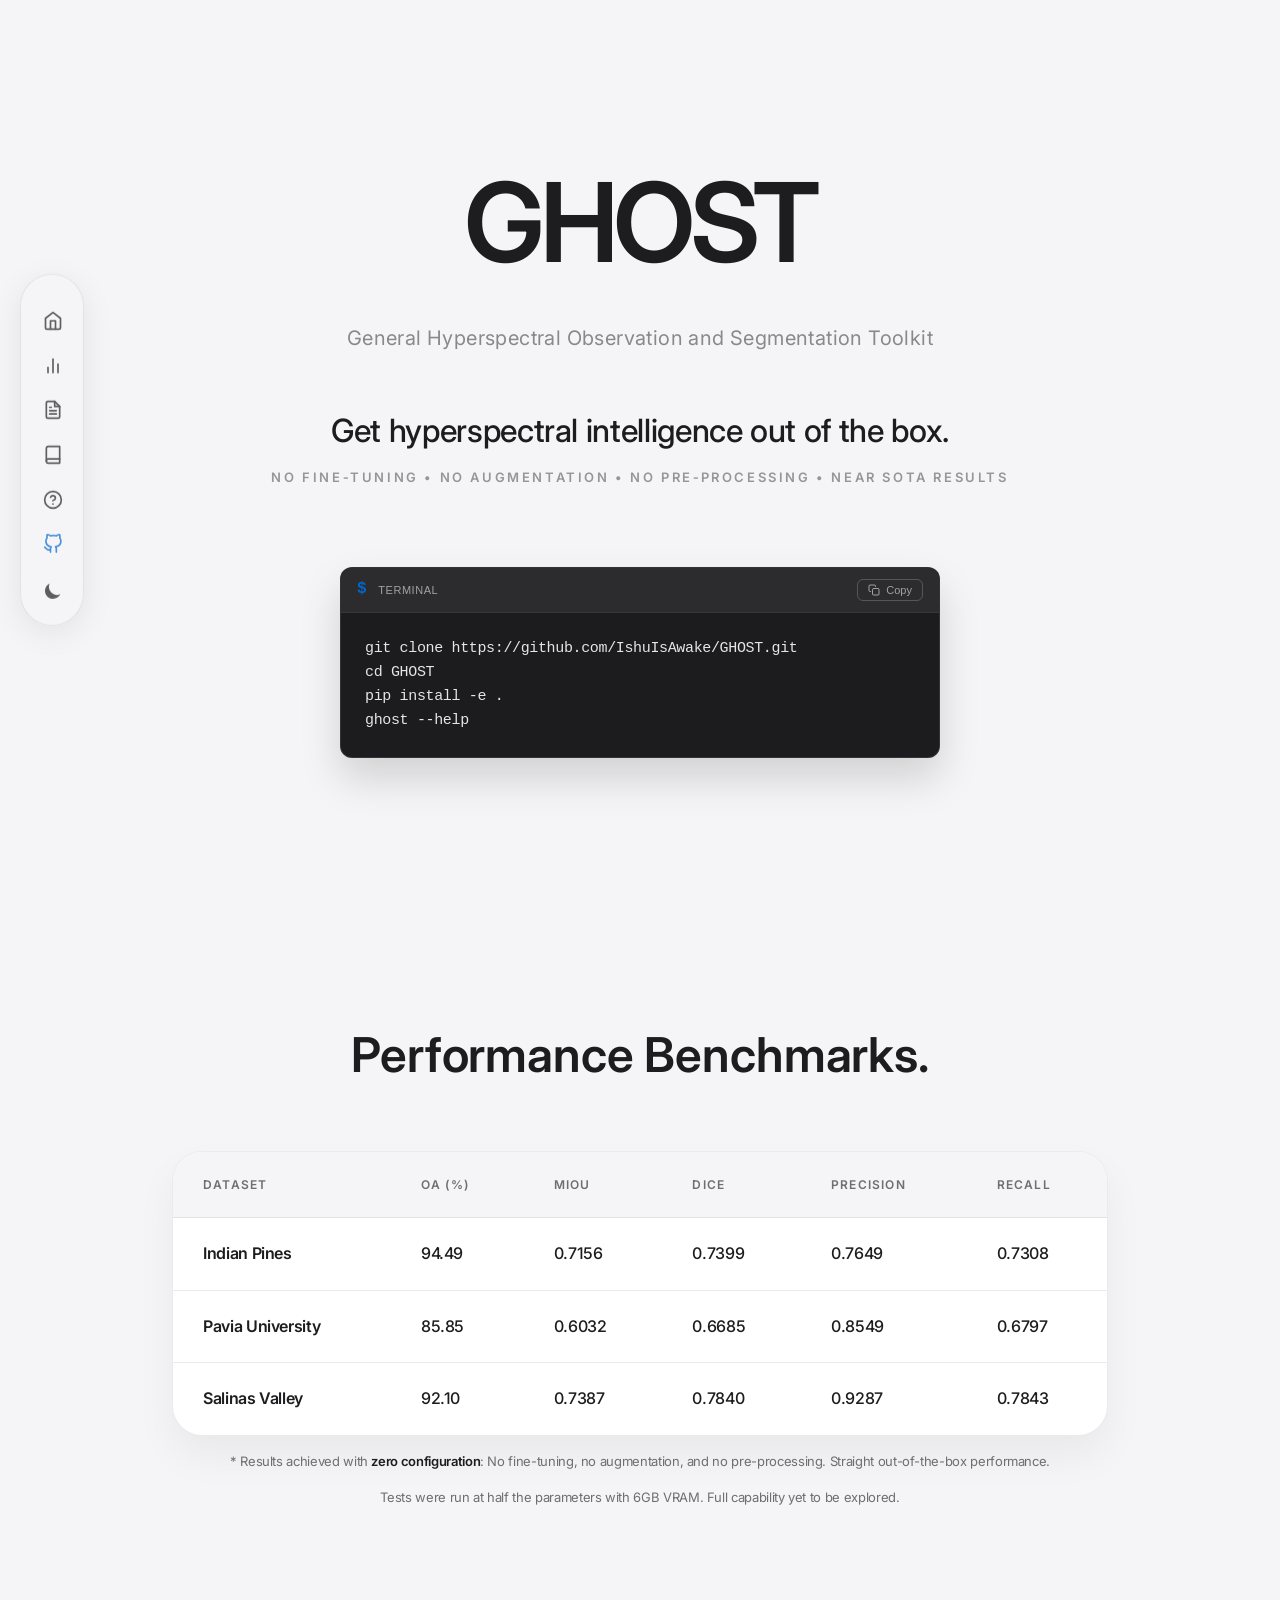
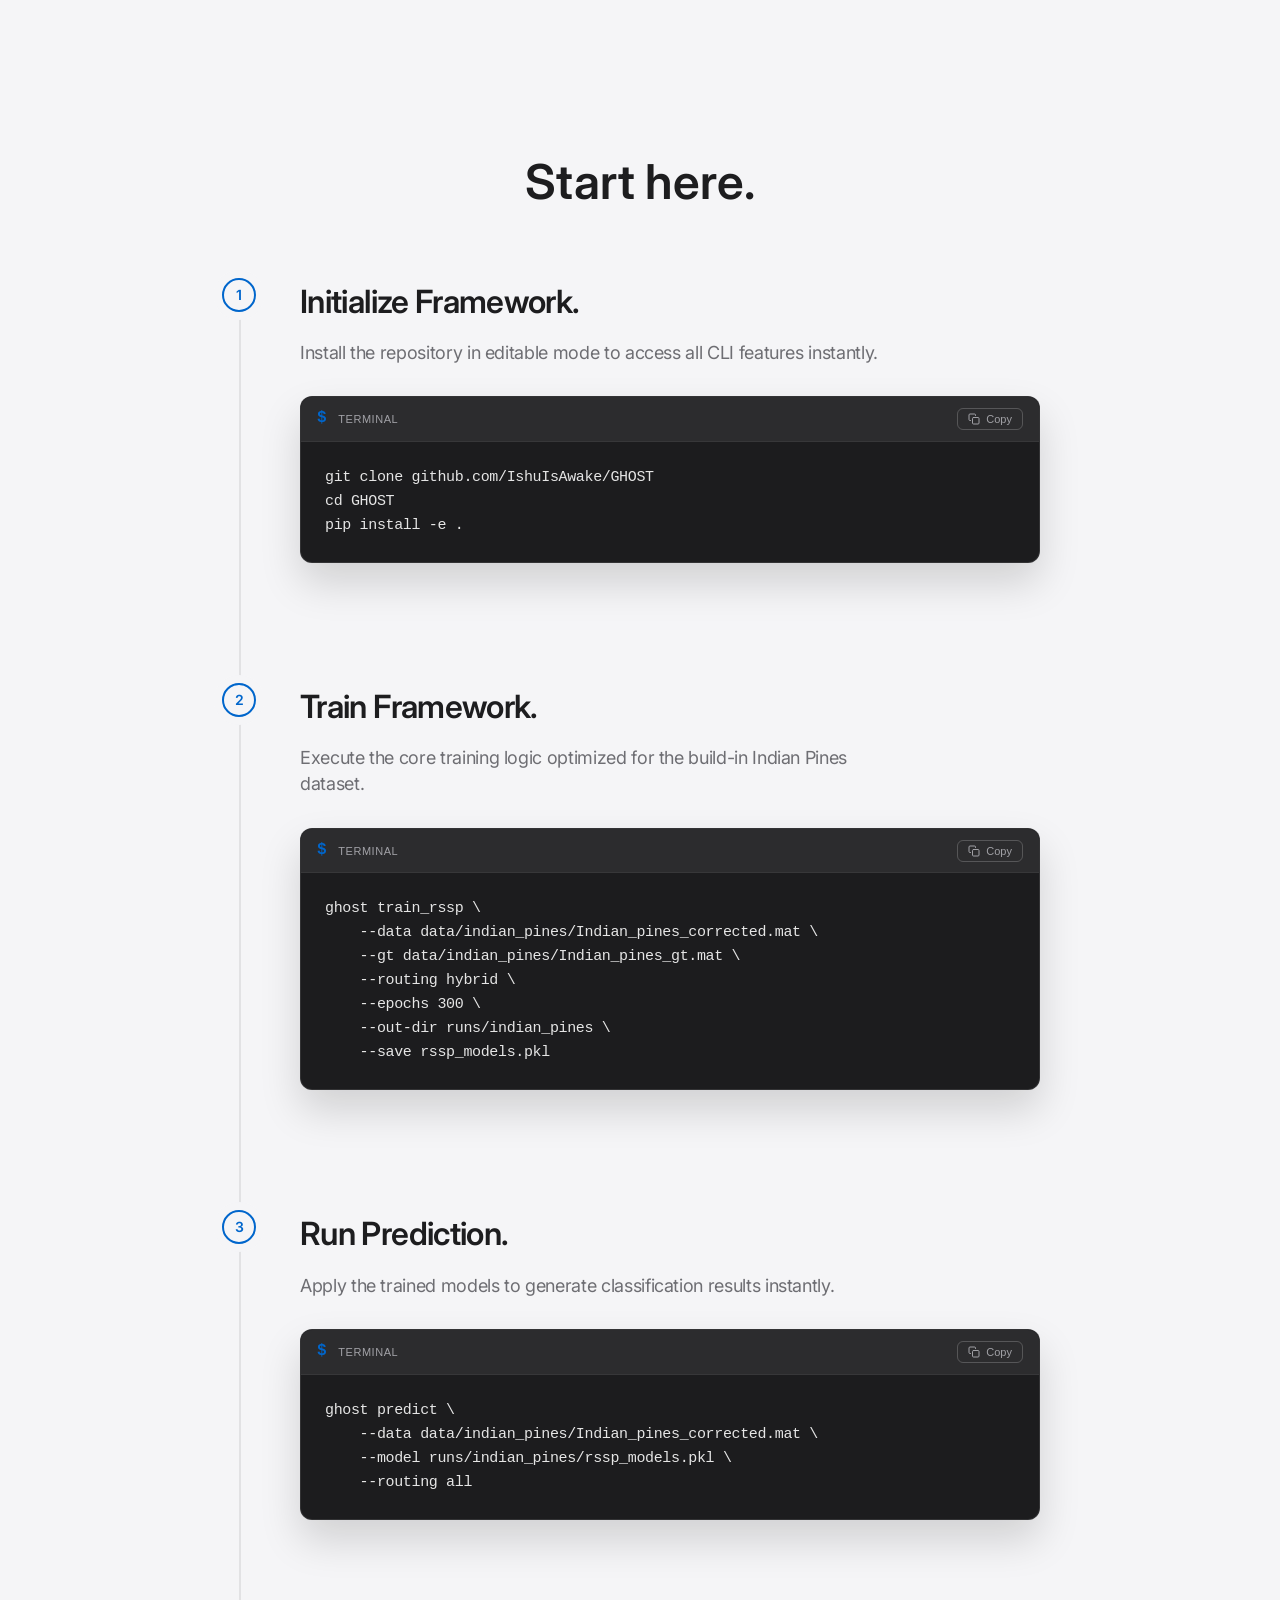
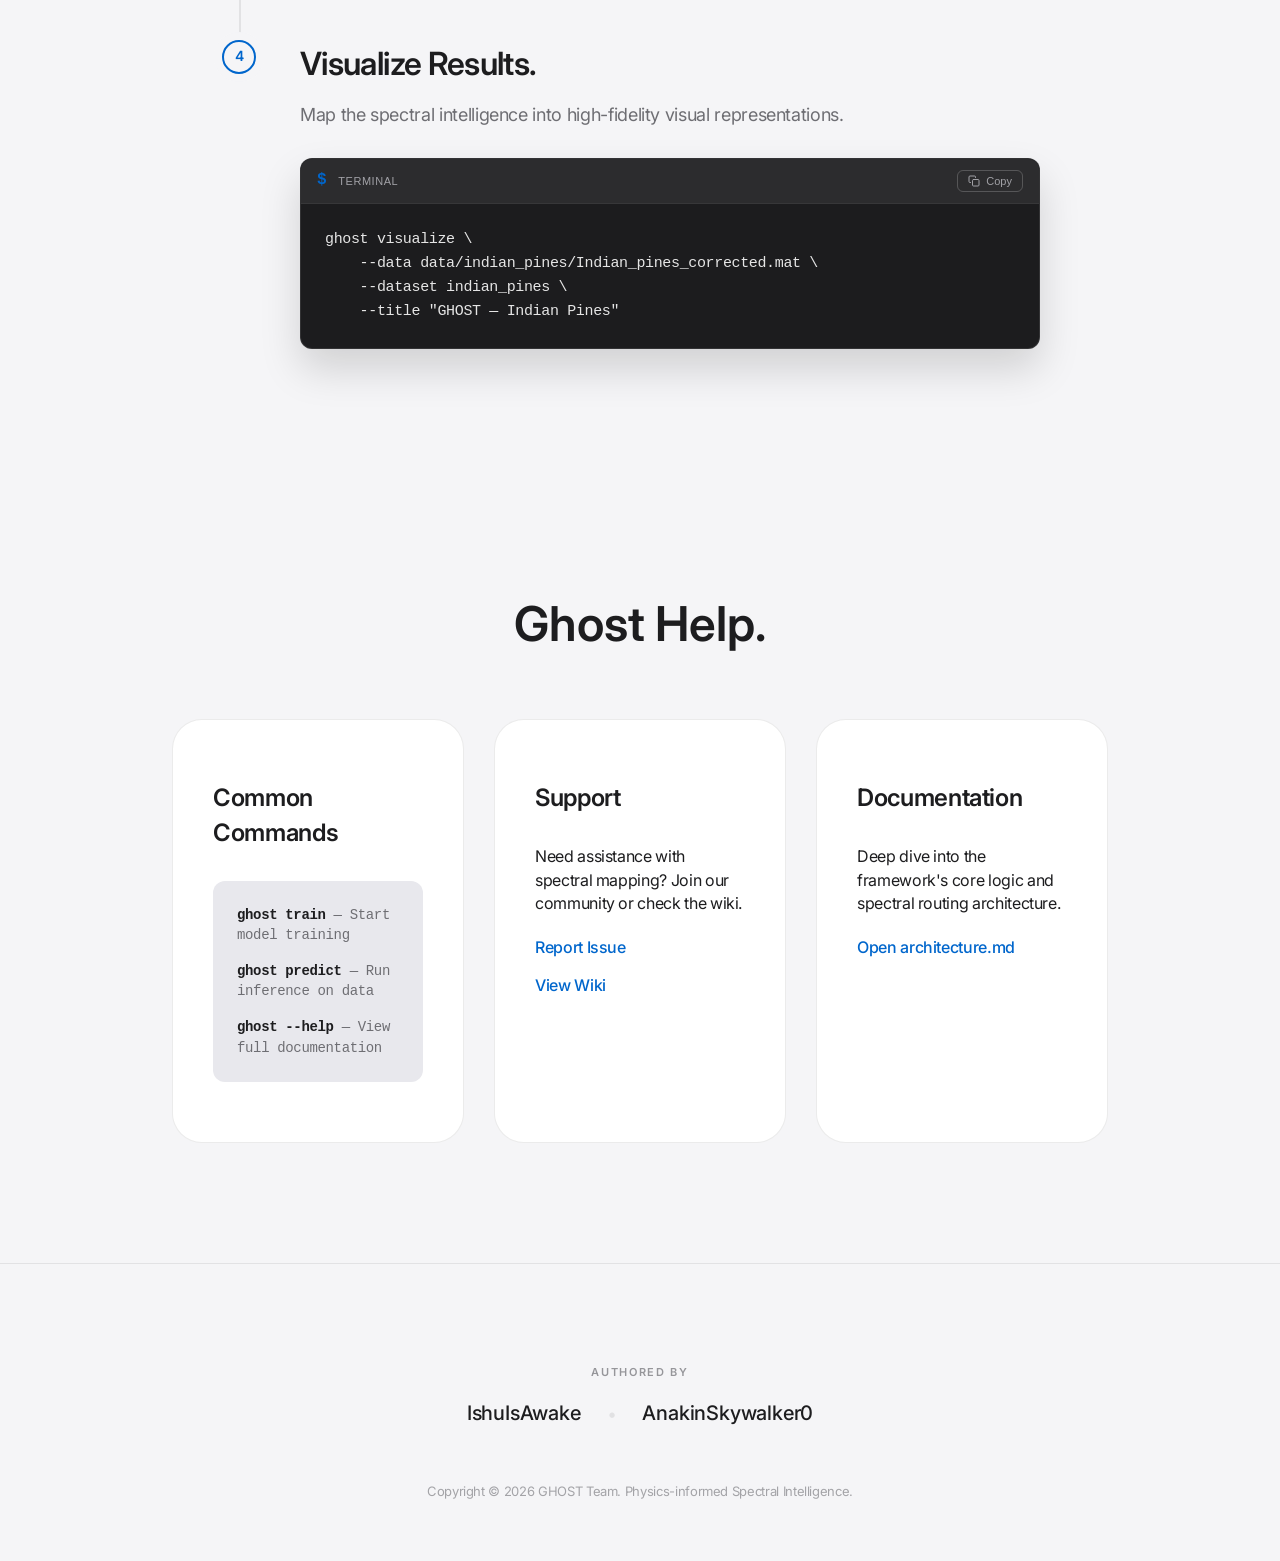
==== index.html @ 313d50c5 "Initial Commit" ====
<!DOCTYPE html>
<html lang="en">

<head>
    <meta charset="UTF-8">
    <meta name="viewport" content="width=device-width, initial-scale=1.0">
    <title>GHOST | General Hyperspectral Tool</title>
    <meta name="description" content="Automated hyperspectral image segmentation framework.">
    <link rel="stylesheet" href="style.css">
</head>

<body>

    <nav>
        <a href="#">
            <svg width="20" height="20" viewBox="0 0 24 24" fill="none" stroke="currentColor" stroke-width="2"
                stroke-linecap="round" stroke-linejoin="round">
                <path d="m3 9 9-7 9 7v11a2 2 0 0 1-2 2H5a2 2 0 0 1-2-2z"></path>
                <polyline points="9 22 9 12 15 12 15 22"></polyline>
            </svg>
            <span>Overview</span>
        </a>
        <a href="#benchmarks">
            <svg width="20" height="20" viewBox="0 0 24 24" fill="none" stroke="currentColor" stroke-width="2"
                stroke-linecap="round" stroke-linejoin="round">
                <line x1="18" y1="20" x2="18" y2="10"></line>
                <line x1="12" y1="20" x2="12" y2="4"></line>
                <line x1="6" y1="20" x2="6" y2="14"></line>
            </svg>
            <span>Benchmarks</span>
        </a>
        <a href="https://github.com/IshuIsAwake/GHOST/blob/main/architecture.md" target="_blank">
            <svg width="20" height="20" viewBox="0 0 24 24" fill="none" stroke="currentColor" stroke-width="2"
                stroke-linecap="round" stroke-linejoin="round">
                <path d="M14 2H6a2 2 0 0 0-2 2v16a2 2 0 0 0 2 2h12a2 2 0 0 0 2-2V8z"></path>
                <polyline points="14 2 14 8 20 8"></polyline>
                <line x1="16" y1="13" x2="8" y2="13"></line>
                <line x1="16" y1="17" x2="8" y2="17"></line>
                <polyline points="10 9 9 9 8 9"></polyline>
            </svg>
            <span>Documentation</span>
        </a>
        <a href="#tutorial">
            <svg width="20" height="20" viewBox="0 0 24 24" fill="none" stroke="currentColor" stroke-width="2"
                stroke-linecap="round" stroke-linejoin="round">
                <path d="M4 19.5A2.5 2.5 0 0 1 6.5 17H20"></path>
                <path d="M6.5 2H20v20H6.5A2.5 2.5 0 0 1 4 19.5v-15A2.5 2.5 0 0 1 6.5 2z"></path>
            </svg>
            <span>Tutorial</span>
        </a>
        <a href="#help">
            <svg width="20" height="20" viewBox="0 0 24 24" fill="none" stroke="currentColor" stroke-width="2"
                stroke-linecap="round" stroke-linejoin="round">
                <circle cx="12" cy="12" r="10"></circle>
                <path d="M9.09 9a3 3 0 0 1 5.83 1c0 2-3 3-3 3"></path>
                <line x1="12" y1="17" x2="12.01" y2="17"></line>
            </svg>
            <span>Help</span>
        </a>
        <a href="https://github.com/IshuIsAwake/GHOST" target="_blank" style="color: var(--accent-blue)">
            <svg width="20" height="20" viewBox="0 0 24 24" fill="none" stroke="currentColor" stroke-width="2"
                stroke-linecap="round" stroke-linejoin="round">
                <path
                    d="M9 19c-5 1.5-5-2.5-7-3m14 6v-3.87a3.37 3.37 0 0 0-.94-2.61c3.14-.35 6.44-1.54 6.44-7A5.44 5.44 0 0 0 20 4.77 5.07 5.07 0 0 0 19.91 1S18.73.65 16 2.48a13.38 13.38 0 0 0-7 0C6.27.65 5.09 1 5.09 1A5.07 5.07 0 0 0 5 4.77a5.44 5.44 0 0 0-1.5 3.78c0 5.42 3.3 6.61 6.44 7A3.37 3.37 0 0 0 9 18.13V22">
                </path>
            </svg>
            <span>GitHub</span>
        </a>
        <button id="theme-toggle" class="theme-toggle" aria-label="Toggle dark mode">
            <svg id="theme-toggle-dark-icon" viewBox="0 0 20 20" xmlns="http://www.w3.org/2000/svg">
                <path d="M17.293 13.293A8 8 0 016.707 2.707a8.001 8.001 0 1010.586 10.586z"></path>
            </svg>
            <svg id="theme-toggle-light-icon" class="hidden" viewBox="0 0 20 20" xmlns="http://www.w3.org/2000/svg"
                style="display:none;">
                <path
                    d="M10 2a1 1 0 011 1v1a1 1 0 11-2 0V3a1 1 0 011-1zm4 8a4 4 0 11-8 0 4 4 0 018 0zm-.464 4.95l.707.707a1 1 0 001.414-1.414l-.707-.707a1 1 0 00-1.414 1.414zm2.12-10.607a1 1 0 010 1.414l-.706.707a1 1 0 11-1.414-1.414l.707-.707a1 1 0 011.414 0zM17 11a1 1 0 100-2h-1a1 1 0 100 2h1zm-7 4a1 1 0 011 1v1a1 1 0 11-2 0v-1a1 1 0 011-1zM5.05 6.464A1 1 0 106.465 5.05l-.708-.707a1 1 0 00-1.414 1.414l.707.707zm1.414 8.486l-.707.707a1 1 0 01-1.414-1.414l.707-.707a1 1 0 011.414 1.414zM4 11a1 1 0 100-2H3a1 1 0 000 2h1z"
                    fill-rule="evenodd" clip-rule="evenodd"></path>
            </svg>
            <span>Appearance</span>
        </button>
    </nav>

    <header>
        <div class="hero-content">
            <h1>GHOST</h1>
            <p class="hero-subtitle">General Hyperspectral Observation and Segmentation Toolkit</p>
            <p class="hero-tagline">Get hyperspectral intelligence out of the box.</p>
            <p class="hero-features">No fine‑tuning • No augmentation • No pre‑processing • Near SOTA results</p>
            <div class="terminal-window hero-terminal">
                <div class="terminal-header">
                    <div class="terminal-controls">
                        <span class="terminal-prompt">$</span>
                        <span class="terminal-title">Terminal</span>
                    </div>
                    <button class="terminal-copy-btn" data-copy-target="hero-clone-code">
                        <svg width="12" height="12" viewBox="0 0 24 24" fill="none" stroke="currentColor"
                            stroke-width="2" stroke-linecap="round" stroke-linejoin="round">
                            <rect x="9" y="9" width="13" height="13" rx="2" ry="2"></rect>
                            <path d="M5 15H4a2 2 0 0 1-2-2V4a2 2 0 0 1 2-2h9a2 2 0 0 1 2 2v1"></path>
                        </svg>
                        <span>Copy</span>
                    </button>
                </div>
                <pre><code id="hero-clone-code">git clone https://github.com/IshuIsAwake/GHOST.git
cd GHOST
pip install -e .
ghost --help</code></pre>
            </div>
        </div>
    </header>

    <div class="container">


        <section id="benchmarks">
            <h2 class="section-title reveal">Performance Benchmarks.</h2>
            <div class="table-container reveal">
                <table class="benchmark-table">
                    <thead>
                        <tr>
                            <th>Dataset</th>
                            <th>OA (%)</th>
                            <th>mIoU</th>
                            <th>Dice</th>
                            <th>Precision</th>
                            <th>Recall</th>
                        </tr>
                    </thead>
                    <tbody>
                        <tr>
                            <td class="dataset-name">Indian Pines</td>
                            <td>94.49</td>
                            <td>0.7156</td>
                            <td>0.7399</td>
                            <td>0.7649</td>
                            <td>0.7308</td>
                        </tr>
                        <tr>
                            <td class="dataset-name">Pavia University</td>
                            <td>85.85</td>
                            <td>0.6032</td>
                            <td>0.6685</td>
                            <td>0.8549</td>
                            <td>0.6797</td>
                        </tr>
                        <tr>
                            <td class="dataset-name">Salinas Valley</td>
                            <td>92.10</td>
                            <td>0.7387</td>
                            <td>0.7840</td>
                            <td>0.9287</td>
                            <td>0.7843</td>
                        </tr>
                    </tbody>
                </table>
            </div>
            <p class="table-note reveal">* Results achieved with <strong>zero configuration</strong>: No fine-tuning, no
                augmentation, and no pre-processing. Straight out-of-the-box performance.</p>
            <p class="table-note reveal">Tests were run at half the parameters with 6GB VRAM. Full capability yet to be
                explored.</p>
        </section>

        <section id="tutorial">
            <h2 class="section-title reveal">Start here.</h2>
            <div class="tutorial-stepper">

                <div class="step-card reveal">
                    <div class="step-number-circle">1</div>
                    <h3>Initialize Framework.</h3>
                    <p>Install the repository in editable mode to access all CLI features instantly.</p>
                    <div class="terminal-window">
                        <div class="terminal-header">
                            <div class="terminal-controls">
                                <span class="terminal-prompt">$</span>
                                <span class="terminal-title">Terminal</span>
                            </div>
                            <button class="terminal-copy-btn" data-copy-target="step-1-code">
                                <svg width="12" height="12" viewBox="0 0 24 24" fill="none" stroke="currentColor"
                                    stroke-width="2" stroke-linecap="round" stroke-linejoin="round">
                                    <rect x="9" y="9" width="13" height="13" rx="2" ry="2"></rect>
                                    <path d="M5 15H4a2 2 0 0 1-2-2V4a2 2 0 0 1 2-2h9a2 2 0 0 1 2 2v1"></path>
                                </svg>
                                <span>Copy</span>
                            </button>
                        </div>
                        <pre><code id="step-1-code">git clone github.com/IshuIsAwake/GHOST
cd GHOST
pip install -e .</code></pre>
                    </div>
                </div>

                <div class="step-card reveal">
                    <div class="step-number-circle">2</div>
                    <h3>Train Framework.</h3>
                    <p>Execute the core training logic optimized for the build-in Indian Pines dataset.</p>
                    <div class="terminal-window">
                        <div class="terminal-header">
                            <div class="terminal-controls">
                                <span class="terminal-prompt">$</span>
                                <span class="terminal-title">Terminal</span>
                            </div>
                            <button class="terminal-copy-btn" data-copy-target="step-2-code">
                                <svg width="12" height="12" viewBox="0 0 24 24" fill="none" stroke="currentColor"
                                    stroke-width="2" stroke-linecap="round" stroke-linejoin="round">
                                    <rect x="9" y="9" width="13" height="13" rx="2" ry="2"></rect>
                                    <path d="M5 15H4a2 2 0 0 1-2-2V4a2 2 0 0 1 2-2h9a2 2 0 0 1 2 2v1"></path>
                                </svg>
                                <span>Copy</span>
                            </button>
                        </div>
                        <pre><code id="step-2-code">ghost train_rssp \
    --data data/indian_pines/Indian_pines_corrected.mat \
    --gt data/indian_pines/Indian_pines_gt.mat \
    --routing hybrid \
    --epochs 300 \
    --out-dir runs/indian_pines \
    --save rssp_models.pkl</code></pre>
                    </div>
                </div>

                <div class="step-card reveal">
                    <div class="step-number-circle">3</div>
                    <h3>Run Prediction.</h3>
                    <p>Apply the trained models to generate classification results instantly.</p>
                    <div class="terminal-window">
                        <div class="terminal-header">
                            <div class="terminal-controls">
                                <span class="terminal-prompt">$</span>
                                <span class="terminal-title">Terminal</span>
                            </div>
                            <button class="terminal-copy-btn" data-copy-target="step-3-code">
                                <svg width="12" height="12" viewBox="0 0 24 24" fill="none" stroke="currentColor"
                                    stroke-width="2" stroke-linecap="round" stroke-linejoin="round">
                                    <rect x="9" y="9" width="13" height="13" rx="2" ry="2"></rect>
                                    <path d="M5 15H4a2 2 0 0 1-2-2V4a2 2 0 0 1 2-2h9a2 2 0 0 1 2 2v1"></path>
                                </svg>
                                <span>Copy</span>
                            </button>
                        </div>
                        <pre><code id="step-3-code">ghost predict \
    --data data/indian_pines/Indian_pines_corrected.mat \
    --model runs/indian_pines/rssp_models.pkl \
    --routing all</code></pre>
                    </div>
                </div>

                <div class="step-card reveal">
                    <div class="step-number-circle">4</div>
                    <h3>Visualize Results.</h3>
                    <p>Map the spectral intelligence into high-fidelity visual representations.</p>
                    <div class="terminal-window">
                        <div class="terminal-header">
                            <div class="terminal-controls">
                                <span class="terminal-prompt">$</span>
                                <span class="terminal-title">Terminal</span>
                            </div>
                            <button class="terminal-copy-btn" data-copy-target="step-4-code">
                                <svg width="12" height="12" viewBox="0 0 24 24" fill="none" stroke="currentColor"
                                    stroke-width="2" stroke-linecap="round" stroke-linejoin="round">
                                    <rect x="9" y="9" width="13" height="13" rx="2" ry="2"></rect>
                                    <path d="M5 15H4a2 2 0 0 1-2-2V4a2 2 0 0 1 2-2h9a2 2 0 0 1 2 2v1"></path>
                                </svg>
                                <span>Copy</span>
                            </button>
                        </div>
                        <pre><code id="step-4-code">ghost visualize \
    --data data/indian_pines/Indian_pines_corrected.mat \
    --dataset indian_pines \
    --title "GHOST — Indian Pines"</code></pre>
                    </div>
                </div>

            </div>
        </section>

        <section id="help">
            <h2 class="section-title reveal">Ghost Help.</h2>
            <div class="help-grid">
                <div class="help-card reveal">
                    <h3>Common Commands</h3>
                    <div class="code-stack">
                        <div class="code-line"><span>ghost train</span> — Start model training</div>
                        <div class="code-line"><span>ghost predict</span> — Run inference on data</div>
                        <div class="code-line"><span>ghost --help</span> — View full documentation</div>
                    </div>
                </div>
                <div class="help-card reveal">
                    <h3>Support</h3>
                    <p>Need assistance with spectral mapping? Join our community or check the wiki.</p>
                    <div class="support-links">
                        <a href="https://github.com/IshuIsAwake/GHOST/issues" target="_blank">Report Issue</a>
                        <a href="https://github.com/IshuIsAwake/GHOST/wiki" target="_blank">View Wiki</a>
                    </div>
                </div>
                <div class="help-card reveal">
                    <h3>Documentation</h3>
                    <p>Deep dive into the framework's core logic and spectral routing architecture.</p>
                    <div class="support-links">
                        <a href="https://github.com/IshuIsAwake/GHOST/blob/main/architecture.md" target="_blank">Open
                            architecture.md</a>
                    </div>
                </div>
            </div>
        </section>

    </div>

    <footer class="reveal">
        <div class="container footer-content">
            <div class="footer-authors">
                <span class="footer-label">Authored by</span>
                <div class="author-links">
                    <a href="https://github.com/IshuIsAwake" target="_blank">IshuIsAwake</a>
                    <span class="author-separator">•</span>
                    <a href="https://github.com/AnakinSkywalker0" target="_blank">AnakinSkywalker0</a>
                </div>
            </div>
            <div class="footer-bottom">
                <p>Copyright &copy; 2026 GHOST Team. Physics-informed Spectral Intelligence.</p>
            </div>
        </div>
    </footer>


    <script src="script.js"></script>
</body>

</html>
---- style.css ----
@import url('https://fonts.googleapis.com/css2?family=Inter:wght@300;400;500;600;700&display=swap');

:root {
    --bg-white: #f5f5f7;       /* Soft light gray background */
    --bg-soft: #ffffff;        /* Pure white for cards to pop */
    --text-primary: #1d1d1f;
    --text-secondary: #6e6e73;
    --accent-blue: #0066cc;
    --border-color: rgba(0, 0, 0, 0.08);
    --glass-bg: rgba(245, 245, 247, 0.8);
    --code-bg: #e8e8ed;
}

[data-theme="dark"] {
    --bg-white: #0e0e10;       /* Deep charcoal background */
    --bg-soft: #1c1c1e;        /* Lighter cards for depth */
    --text-primary: #f5f5f7;
    --text-secondary: #a1a1a6;
    --accent-blue: #0A84FF;
    --border-color: rgba(255, 255, 255, 0.08);
    --glass-bg: rgba(14, 14, 16, 0.82);
    --code-bg: #2c2c2e;
}

* {
    margin: 0;
    padding: 0;
    box-sizing: border-box;
    -webkit-font-smoothing: antialiased;
}

body {
    background-color: var(--bg-white);
    color: var(--text-primary);
    font-family: "SF Pro Display", "SF Pro Icons", "Apple Inter", "Inter", "Helvetica Neue", Helvetica, Arial, sans-serif;
    line-height: 1.47059;
    font-weight: 400;
    letter-spacing: -0.022em;
}

/* Vertical Sidebar Glassmorphism */
nav {
    position: fixed;
    top: 50%;
    left: 20px;
    transform: translateY(-50%);
    width: 64px;
    height: auto;
    background: var(--glass-bg);
    backdrop-filter: saturate(180%) blur(20px);
    z-index: 9999;
    border: 1px solid var(--border-color);
    border-radius: 32px;
    display: flex;
    flex-direction: column;
    justify-content: center;
    align-items: flex-start;
    padding: 24px 0;
    box-shadow: 0 8px 32px 0 rgba(0, 0, 0, 0.08);
    transition: width 0.4s cubic-bezier(0.4, 0, 0.2, 1);
    overflow: hidden;
}

nav:hover {
    width: 180px;
}

nav a {
    color: var(--text-primary);
    text-decoration: none;
    font-size: 14px;
    opacity: 0.7;
    margin: 12px 0;
    font-weight: 500;
    transition: all 0.3s ease;
    display: flex;
    align-items: center;
    width: 100%;
    padding: 0 22px; /* Stable icon position */
}

nav a svg {
    min-width: 20px; /* Force icon width to prevent shifting */
}

nav a span {
    margin-left: 15px;
    opacity: 0;
    transform: translateX(-10px);
    transition: all 0.3s ease;
    white-space: nowrap;
    pointer-events: none;
}

nav:hover a span {
    opacity: 1;
    transform: translateX(0);
}

nav a:hover {
    opacity: 1;
    color: var(--accent-blue);
}

.theme-toggle {
    background: none;
    border: none;
    cursor: pointer;
    color: var(--text-primary);
    padding: 0 22px; /* Matching the sidebar icon alignment */
    margin-top: 15px;
    width: 100%;
    display: flex;
    align-items: center;
    justify-content: flex-start;
    opacity: 0.7;
    transition: all 0.3s ease;
}

.theme-toggle:hover {
    opacity: 1;
    color: var(--accent-blue);
}

.theme-toggle svg {
    min-width: 20px;
    height: 20px;
    fill: currentColor;
}

.theme-toggle span {
    margin-left: 15px;
    opacity: 0;
    transform: translateX(-10px);
    transition: all 0.3s ease;
    white-space: nowrap;
    pointer-events: none;
}

nav:hover .theme-toggle span {
    opacity: 1;
    transform: translateX(0);
}

/* Layout */
.container {
    max-width: 980px;
    margin: 0 auto;
    padding: 0 22px;
}

header {
    height: 100vh;
    display: flex;
    flex-direction: column;
    justify-content: center;
    align-items: center;
    text-align: center;
    position: relative;
    overflow: hidden;
}

.hero-content {
    position: relative;
    z-index: 2;
}

.hero-content h1 {
    font-size: 110px;
    font-weight: 600;
    letter-spacing: -0.05em;
    margin-bottom: 20px;
    color: var(--text-primary);
}

.hero-subtitle {
    font-size: 20px;
    font-weight: 400;
    color: var(--text-secondary);
    margin-bottom: 60px;
    letter-spacing: 0.02em;
    opacity: 0.8;
}

.hero-tagline {
    font-size: 32px;
    font-weight: 500;
    color: var(--text-primary);
    max-width: 900px;
    margin: 0 auto 20px auto;
    line-height: 1.1;
}

.hero-features {
    font-size: 13px;
    font-weight: 600;
    color: var(--text-secondary);
    text-transform: uppercase;
    letter-spacing: 0.2em;
    margin-bottom: 80px;
    opacity: 0.7;
}

.hero-terminal {
    max-width: 600px;
    margin: 0 auto;
    text-align: left;
}

/* Sections */
section {
    padding: 120px 0;
}

.section-title {
    font-size: 48px;
    font-weight: 600;
    margin-bottom: 60px;
    text-align: center;
    letter-spacing: -0.003em;
}

/* Benchmarks Table */
.table-container {
    background: var(--bg-soft);
    border-radius: 30px;
    border: 1px solid var(--border-color);
    overflow: hidden;
    margin: 0 auto;
    box-shadow: 0 20px 40px rgba(0, 0, 0, 0.05);
}

.benchmark-table {
    width: 100%;
    border-collapse: collapse;
    text-align: left;
    font-size: 16px;
}

.benchmark-table th {
    background: var(--bg-white);
    padding: 24px 30px;
    font-size: 12px;
    font-weight: 600;
    text-transform: uppercase;
    letter-spacing: 0.1em;
    color: var(--text-secondary);
    border-bottom: 1px solid var(--border-color);
}

.benchmark-table td {
    padding: 24px 30px;
    border-bottom: 1px solid var(--border-color);
    color: var(--text-primary);
    font-weight: 500;
}

.benchmark-table tr:last-child td {
    border-bottom: none;
}

.benchmark-table tr:hover {
    background: rgba(0, 102, 204, 0.02);
}

.dataset-name {
    font-weight: 600 !important;
    color: var(--text-primary);
}

[data-theme="dark"] .benchmark-table tr:hover {
    background: rgba(255, 255, 255, 0.02);
}

[data-theme="dark"] .table-container {
    box-shadow: 0 20px 80px rgba(0, 0, 0, 0.3);
}

.table-note {
    font-size: 13px;
    color: var(--text-secondary);
    text-align: center;
    margin-top: 15px;
    opacity: 0.8;
    line-height: 1.6;
}

.table-note strong {
    color: var(--text-primary);
    font-weight: 600;
}

/* Architecture Grid (Cleanup - can keep or remove if unused) */

/* Sections */
section {
    padding: 120px 0;
}

/* Help Grid */
.help-grid {
    display: grid;
    grid-template-columns: repeat(auto-fit, minmax(280px, 1fr));
    gap: 30px;
}

.help-card {
    background: var(--bg-soft);
    padding: 60px 40px;
    border-radius: 30px;
    border: 1px solid var(--border-color);
}

.help-card h3 {
    font-size: 24px;
    font-weight: 600;
    margin-bottom: 30px;
}

.code-stack {
    background: var(--code-bg);
    padding: 24px;
    border-radius: 12px;
    font-family: 'SF Mono', monospace;
    font-size: 14px;
}

.code-line {
    margin-bottom: 15px;
    color: var(--text-secondary);
}

.code-line:last-child {
    margin-bottom: 0;
}

.code-line span {
    color: var(--text-primary);
    font-weight: 600;
}

.support-links {
    display: flex;
    flex-direction: column;
    gap: 15px;
    margin-top: 20px;
}

.support-links a {
    color: var(--accent-blue);
    text-decoration: none;
    font-size: 16px;
    font-weight: 500;
    width: fit-content;
    transition: opacity 0.2s ease;
}

.support-links a:hover {
    opacity: 0.7;
}

/* Tutorial Stepper - Vertical Timeline */
.tutorial-stepper {
    max-width: 800px;
    margin: 0 auto;
    position: relative;
    padding-left: 60px;
}

.step-card {
    position: relative;
    margin-bottom: 120px;
}

.step-card:not(:last-child)::after {
    content: '';
    position: absolute;
    left: -61px;
    top: 34px;
    width: 2px;
    height: calc(100% + 120px - 34px);
    background: var(--border-color);
}

.step-card:last-child {
    margin-bottom: 0;
}

.step-number-circle {
    position: absolute;
    left: -78px;
    top: 0;
    width: 34px;
    height: 34px;
    background: var(--bg-white);
    border: 2px solid var(--accent-blue);
    border-radius: 50%;
    display: flex;
    align-items: center;
    justify-content: center;
    font-weight: 600;
    font-size: 14px;
    color: var(--accent-blue);
    z-index: 2;
    box-shadow: 0 0 0 8px var(--bg-white);
}

.step-badge {
    display: inline-block;
    padding: 4px 10px;
    background: rgba(0, 102, 204, 0.1);
    color: var(--accent-blue);
    border-radius: 20px;
    font-size: 11px;
    font-weight: 600;
    letter-spacing: 0.05em;
    margin-bottom: 15px;
}

.step-card h3 {
    font-size: 32px;
    font-weight: 600;
    margin-bottom: 15px;
    letter-spacing: -0.02em;
}

.step-card p {
    font-size: 18px;
    color: var(--text-secondary);
    margin-bottom: 30px;
    max-width: 600px;
}

/* Terminal Window Styling */
.terminal-window {
    background: #1c1c1e;
    border-radius: 12px;
    overflow: hidden;
    box-shadow: 0 20px 40px rgba(0, 0, 0, 0.15);
    border: 1px solid rgba(255, 255, 255, 0.1);
}

.terminal-header {
    background: #2c2c2e;
    padding: 10px 16px;
    display: flex;
    justify-content: space-between;
    align-items: center;
    border-bottom: 1px solid rgba(255, 255, 255, 0.05);
}

.terminal-controls {
    display: flex;
    gap: 12px;
    align-items: center;
}

.terminal-prompt {
    color: var(--accent-blue);
    font-family: 'SF Mono', monospace;
    font-weight: 700;
}

.terminal-title {
    color: #a1a1a6;
    font-family: 'SF Pro Display', sans-serif;
    font-size: 11px;
    font-weight: 500;
    letter-spacing: 0.05em;
    text-transform: uppercase;
}

.terminal-copy-btn {
    background: transparent;
    border: 1px solid rgba(255, 255, 255, 0.2);
    color: #a1a1a6;
    padding: 4px 10px;
    border-radius: 6px;
    font-size: 11px;
    font-weight: 500;
    cursor: pointer;
    display: flex;
    align-items: center;
    gap: 6px;
    transition: all 0.2s ease;
}

.terminal-copy-btn:hover {
    color: #f5f5f7;
    background: rgba(255, 255, 255, 0.1);
    border-color: rgba(255, 255, 255, 0.4);
}

.terminal-copy-btn.success {
    background: #34c759;
    color: white;
    border-color: #34c759;
}

.terminal-window pre {
    margin: 0;
    background: transparent;
    padding: 24px;
}

.terminal-window code {
    color: #e5e5e5;
    font-size: 15px;
    line-height: 1.6;
}

[data-theme="dark"] .step-number-circle {
    background: var(--bg-white);
    box-shadow: 0 0 0 8px var(--bg-white);
}

[data-theme="dark"] .terminal-window {
    border: 1px solid rgba(255, 255, 255, 0.05);
    box-shadow: 0 20px 60px rgba(0, 0, 0, 0.5);
}

/* Logic for Reveal */
.reveal {
    opacity: 0;
    transform: translateY(40px);
    transition: all 0.8s cubic-bezier(0.4, 0, 0.2, 1);
}

.reveal.active {
    opacity: 1;
    transform: translateY(0);
}

/* Footer */
footer {
    padding: 100px 0 60px;
    border-top: 1px solid var(--border-color);
}

.footer-content {
    display: flex;
    flex-direction: column;
    align-items: center;
    gap: 50px;
    text-align: center;
}

.footer-authors {
    display: flex;
    flex-direction: column;
    gap: 16px;
}

.footer-label {
    font-size: 11px;
    font-weight: 600;
    text-transform: uppercase;
    letter-spacing: 0.15em;
    color: var(--text-secondary);
    opacity: 0.7;
}

.author-links {
    display: flex;
    align-items: center;
    justify-content: center;
    gap: 25px;
    font-size: 20px;
    font-weight: 500;
    letter-spacing: -0.01em;
}

.author-links a {
    color: var(--text-primary);
    text-decoration: none;
    transition: all 0.3s ease;
}

.author-links a:hover {
    color: var(--accent-blue);
    transform: translateY(-2px);
}

.author-separator {
    color: var(--border-color);
    font-weight: 200;
    font-size: 24px;
}

.footer-bottom {
    font-size: 13px;
    color: var(--text-secondary);
    opacity: 0.6;
}
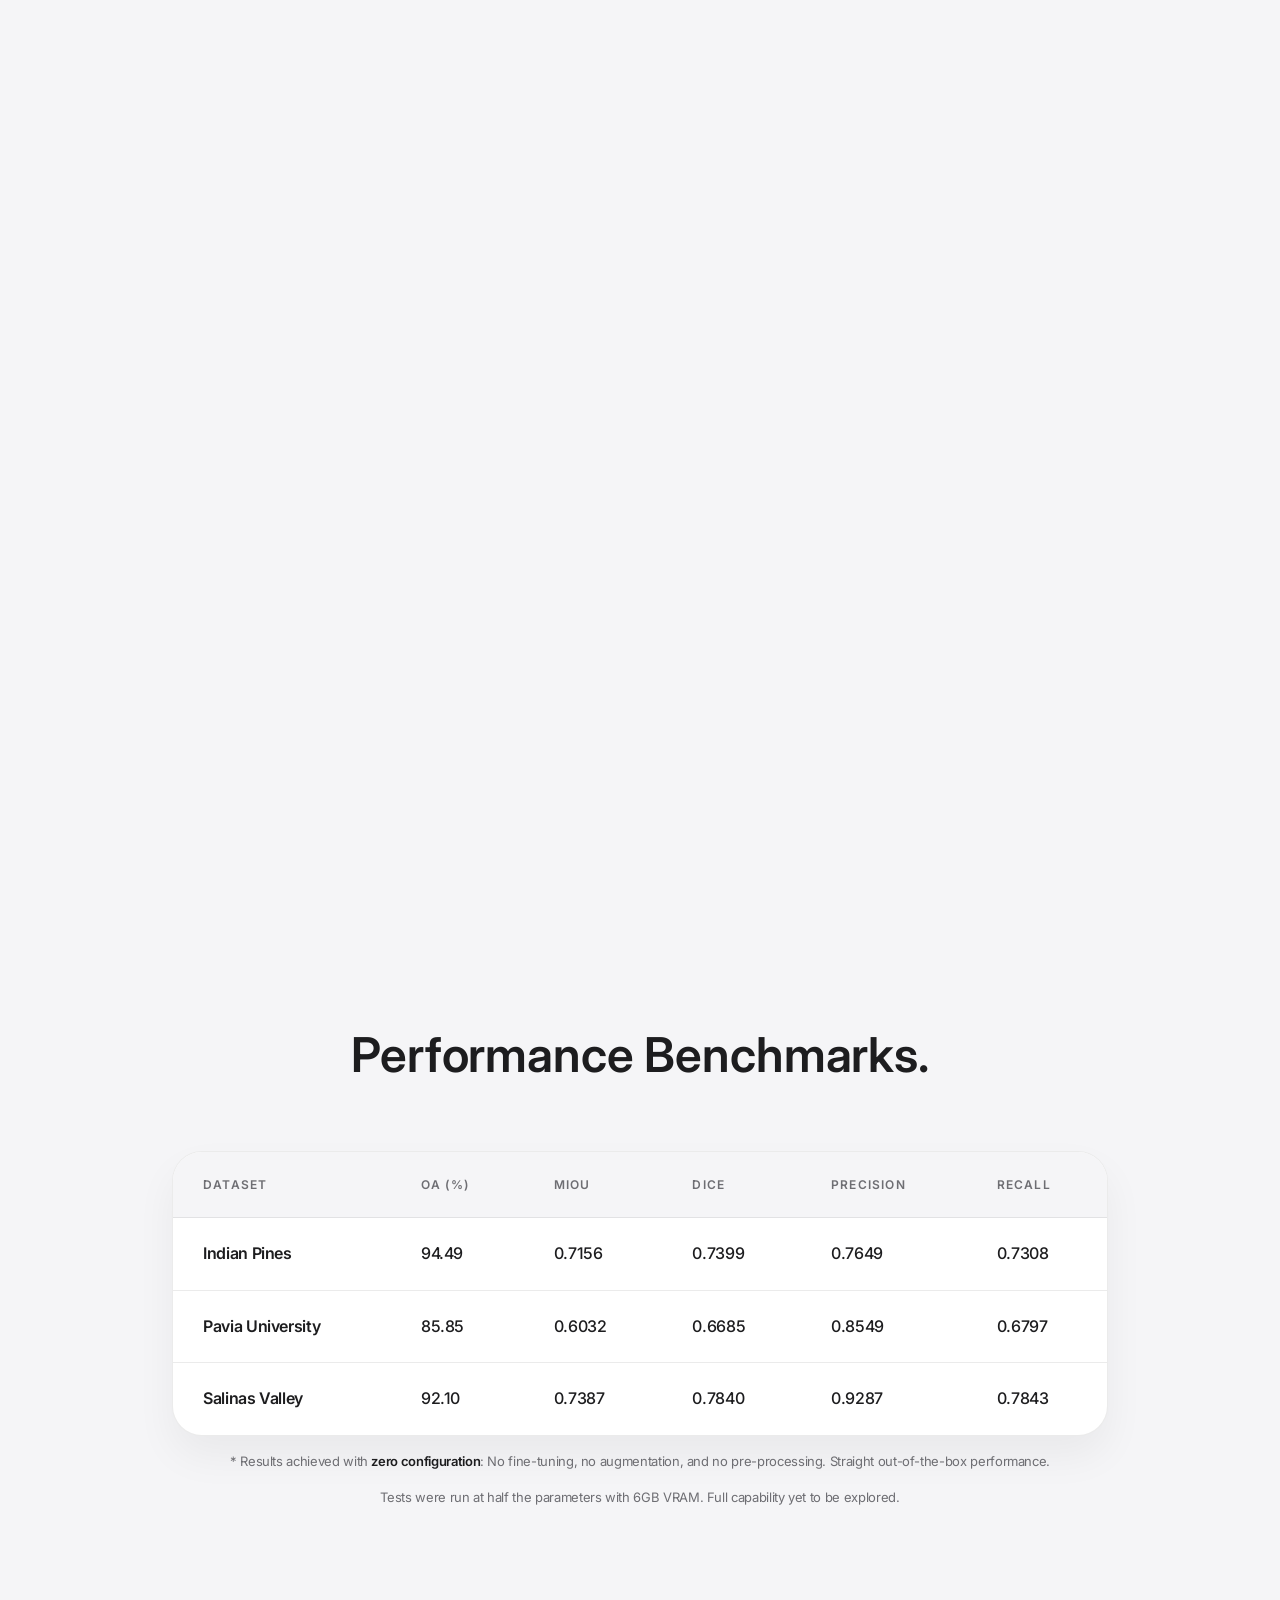
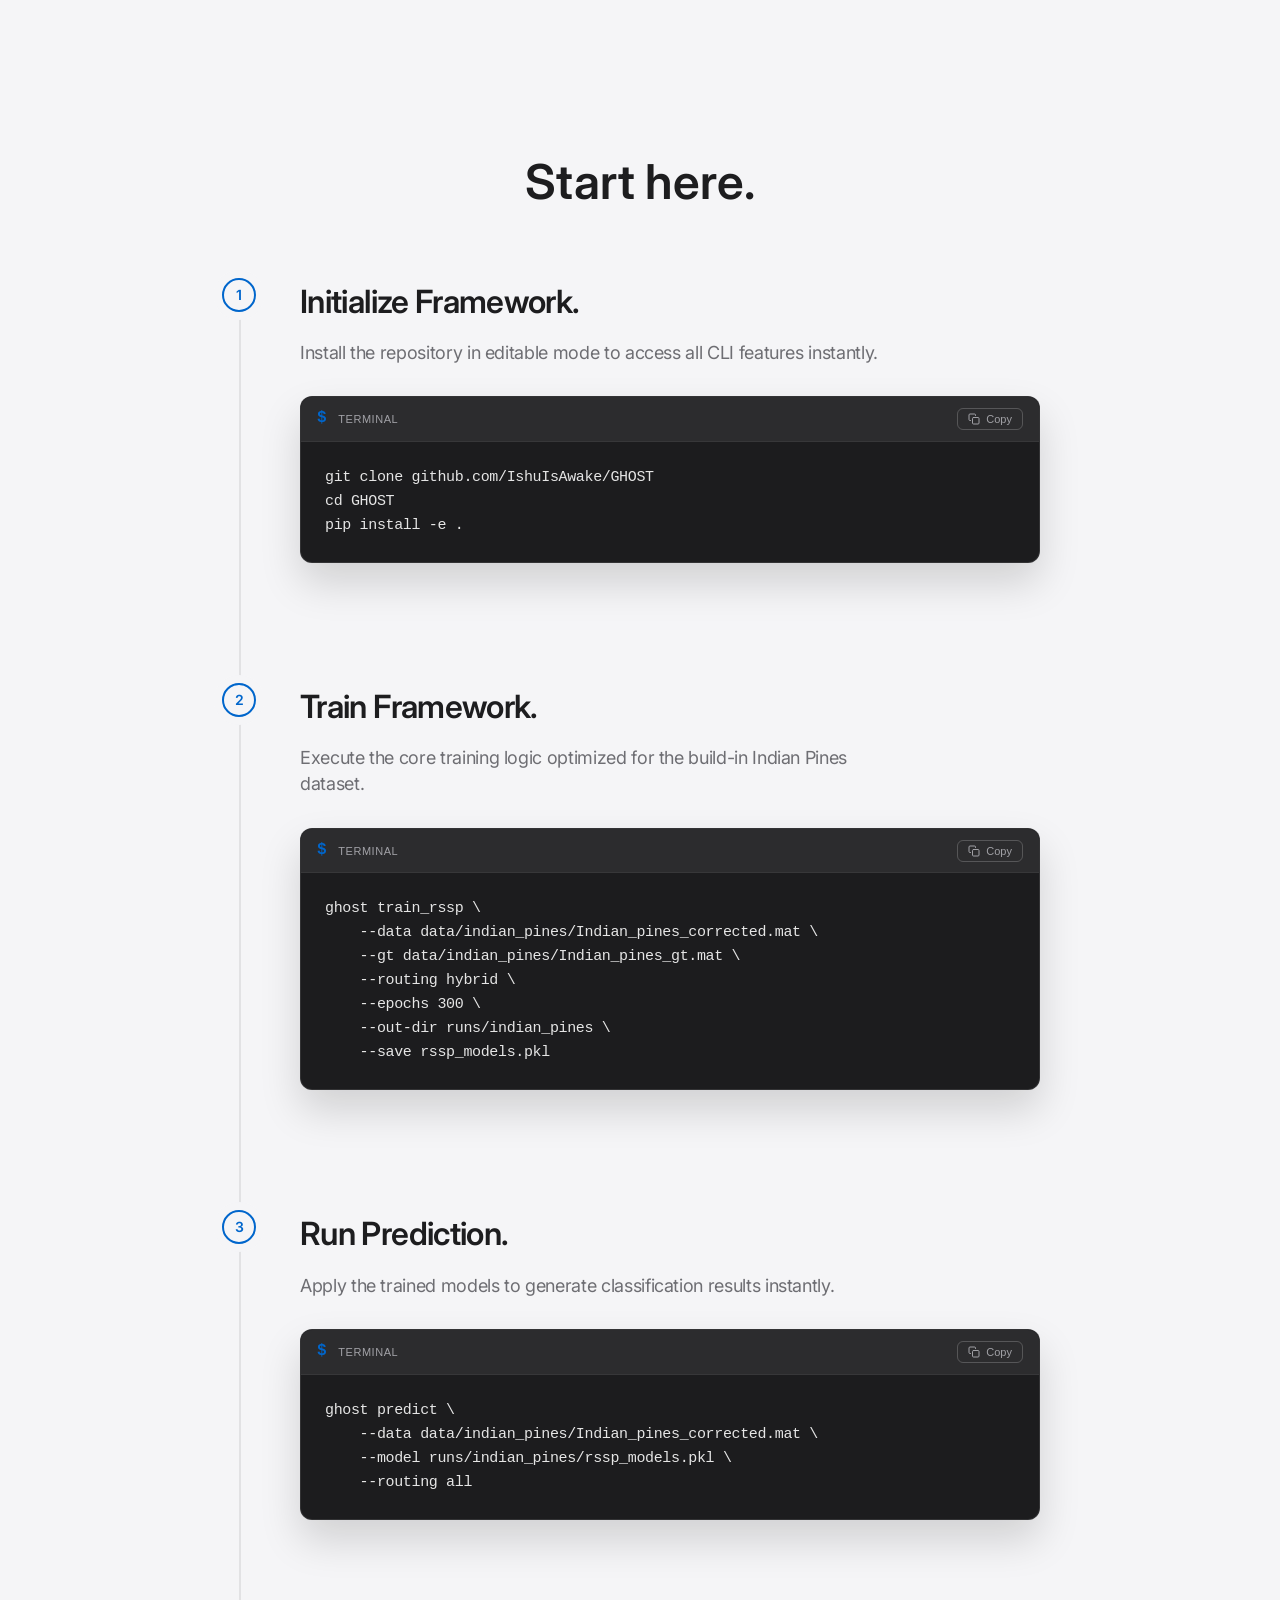
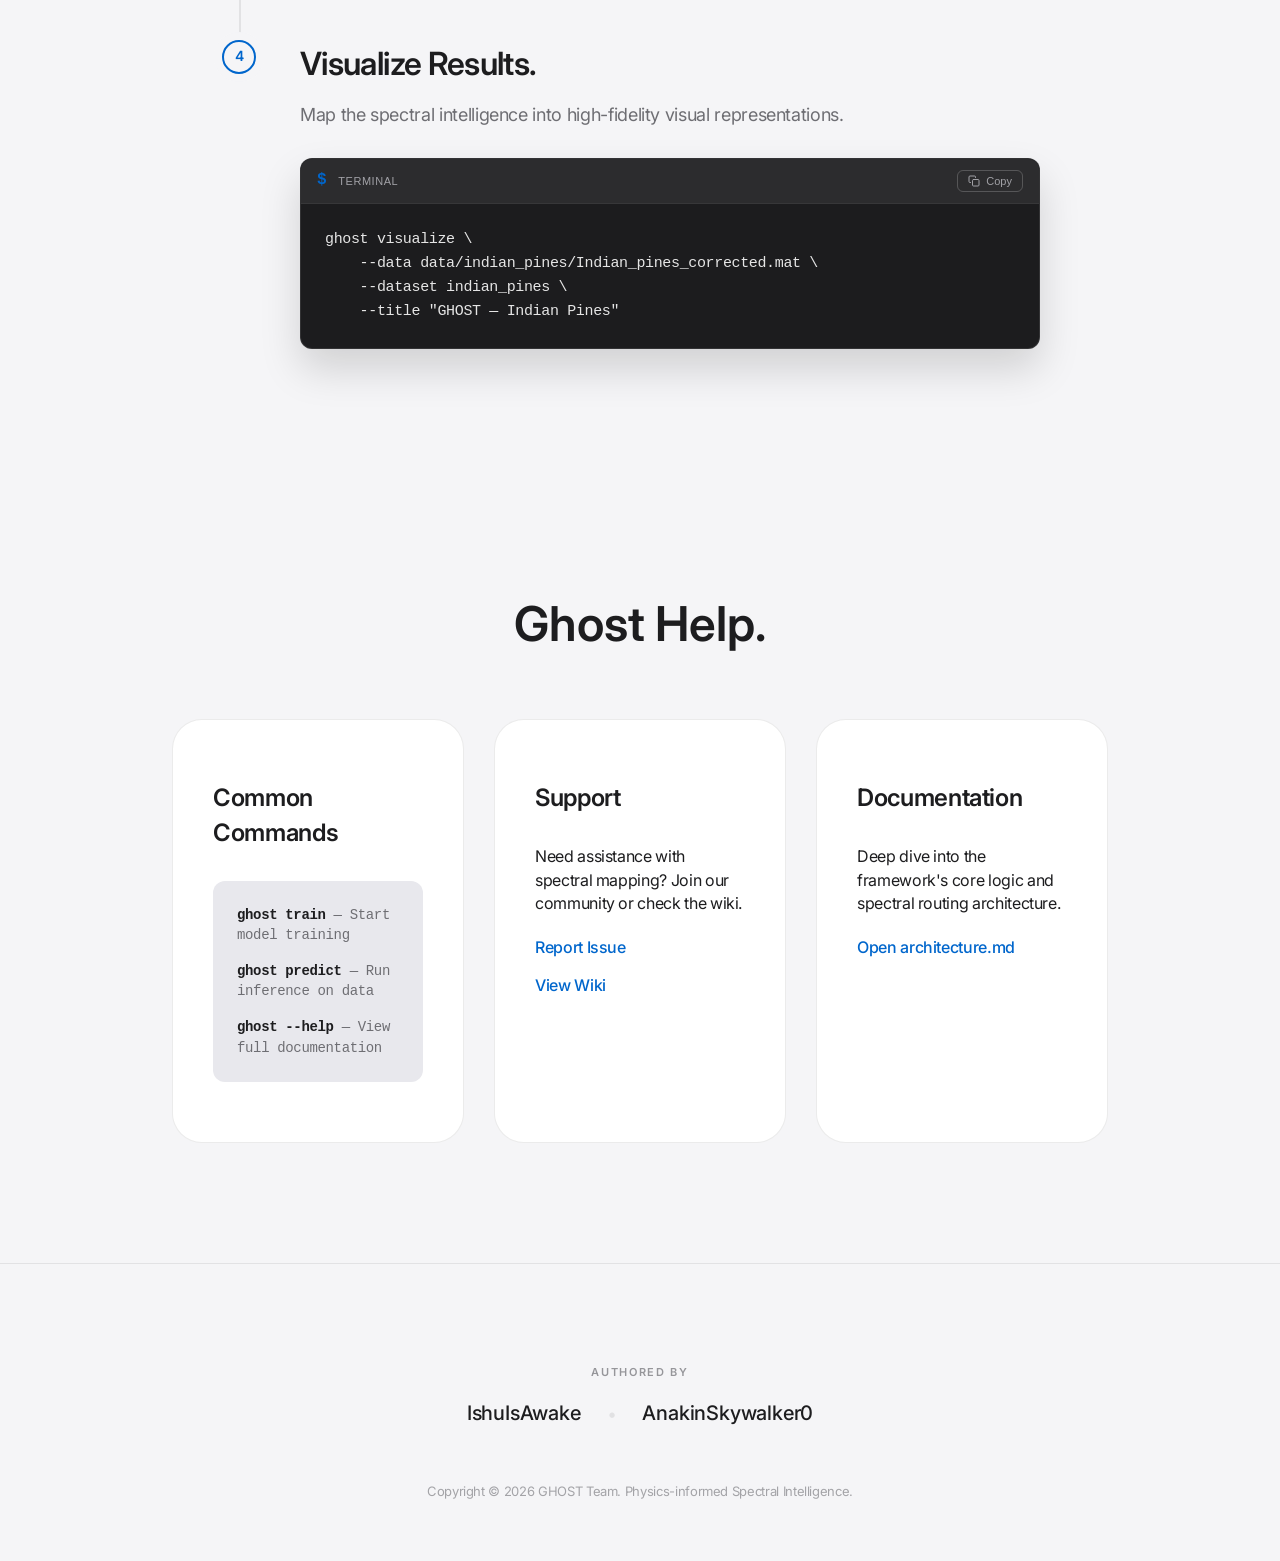
==== commit a4977533: "Added Fade in Anims" ====
--- a/index.html
+++ b/index.html
@@ -10,6 +10,9 @@
 </head>
 
 <body>
+    <div id="preloader">
+        <div class="loader-logo">GHOST</div>
+    </div>
 
     <nav>
         <a href="#">
--- a/style.css
+++ b/style.css
@@ -43,7 +43,7 @@
     position: fixed;
     top: 50%;
     left: 20px;
-    transform: translateY(-50%);
+    transform: translateY(-50%) translateX(-100px);
     width: 64px;
     height: auto;
     background: var(--glass-bg);
@@ -57,8 +57,14 @@
     align-items: flex-start;
     padding: 24px 0;
     box-shadow: 0 8px 32px 0 rgba(0, 0, 0, 0.08);
-    transition: width 0.4s cubic-bezier(0.4, 0, 0.2, 1);
+    transition: width 0.4s cubic-bezier(0.4, 0, 0.2, 1), transform 1s cubic-bezier(0.2, 0.8, 0.2, 1);
     overflow: hidden;
+    opacity: 0;
+}
+
+nav.loaded {
+    transform: translateY(-50%) translateX(0);
+    opacity: 1;
 }
 
 nav:hover {
@@ -158,6 +164,52 @@
     text-align: center;
     position: relative;
     overflow: hidden;
+    opacity: 0;
+    transform: translateY(20px);
+    transition: all 1.2s cubic-bezier(0.2, 0.8, 0.2, 1);
+}
+
+header.loaded {
+    opacity: 1;
+    transform: translateY(0);
+}
+
+/* Preloader */
+#preloader {
+    position: fixed;
+    top: 0;
+    left: 0;
+    width: 100%;
+    height: 100%;
+    background: var(--bg-white);
+    z-index: 10000;
+    display: flex;
+    justify-content: center;
+    align-items: center;
+    transition: opacity 0.8s ease, visibility 0.8s;
+}
+
+#preloader.fade-out {
+    opacity: 0;
+    visibility: hidden;
+}
+
+.loader-logo {
+    font-size: 64px;
+    font-weight: 700;
+    letter-spacing: -0.05em;
+    color: var(--text-primary);
+    opacity: 0;
+    transform: scale(0.9);
+    filter: blur(10px);
+    animation: ghost-entrance 2s cubic-bezier(0.2, 0.8, 0.2, 1) forwards;
+}
+
+@keyframes ghost-entrance {
+    0% { opacity: 0; transform: scale(0.9); filter: blur(10px); }
+    30% { opacity: 1; transform: scale(1); filter: blur(0px); }
+    80% { opacity: 1; transform: scale(1); filter: blur(0px); }
+    100% { opacity: 0; transform: scale(1.1); filter: blur(5px); }
 }
 
 .hero-content {
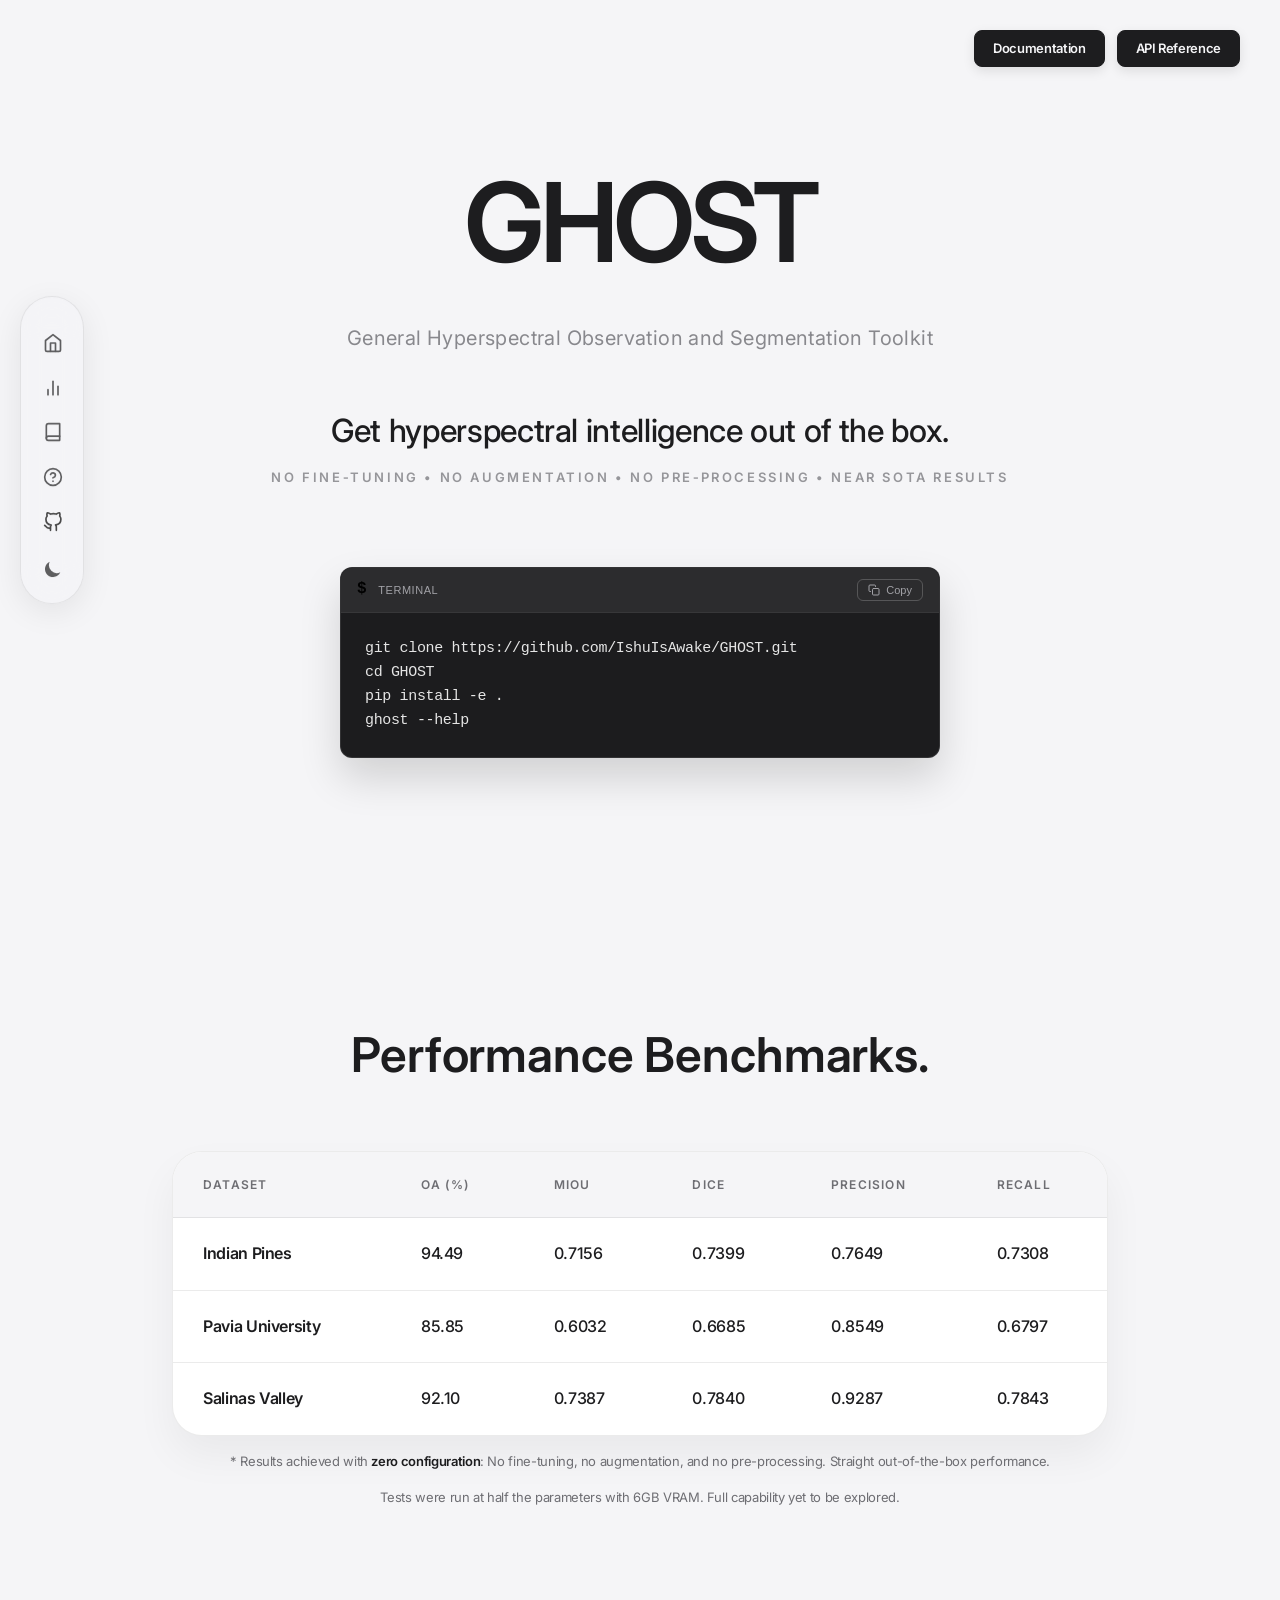
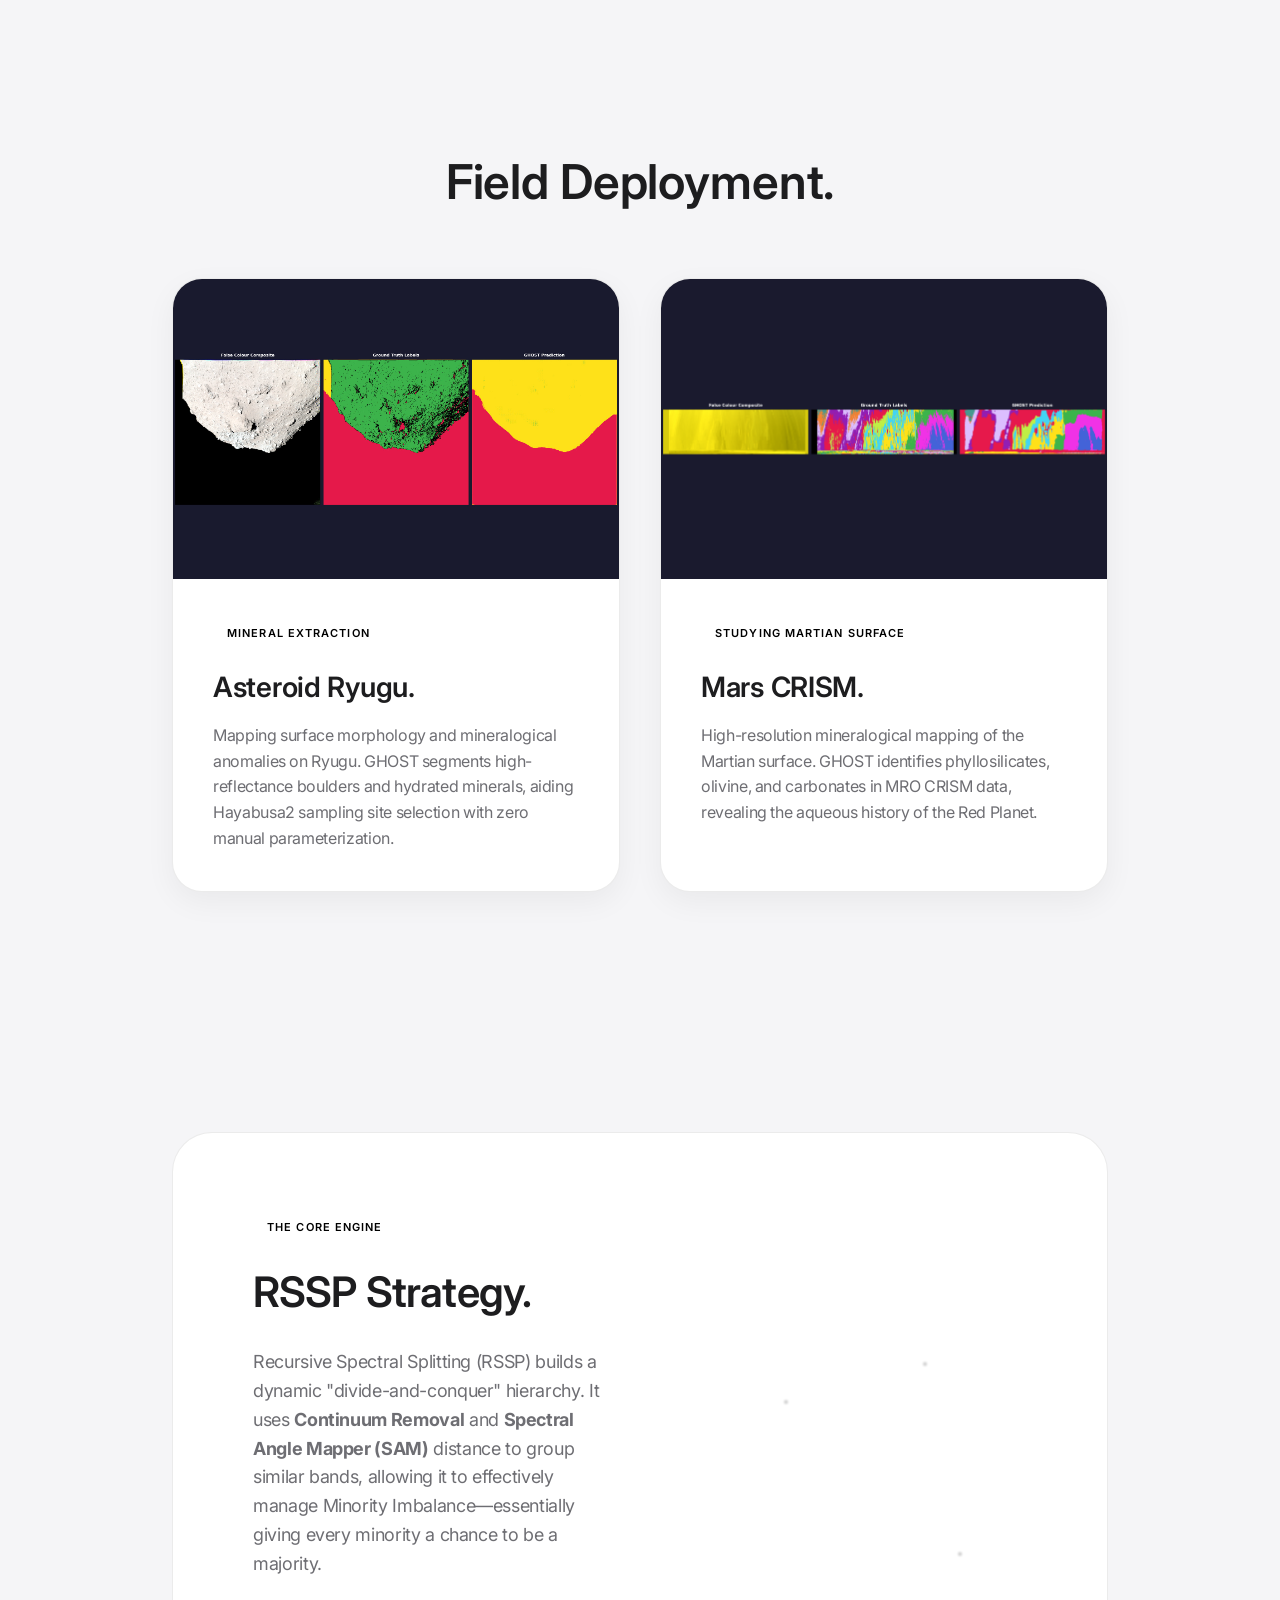
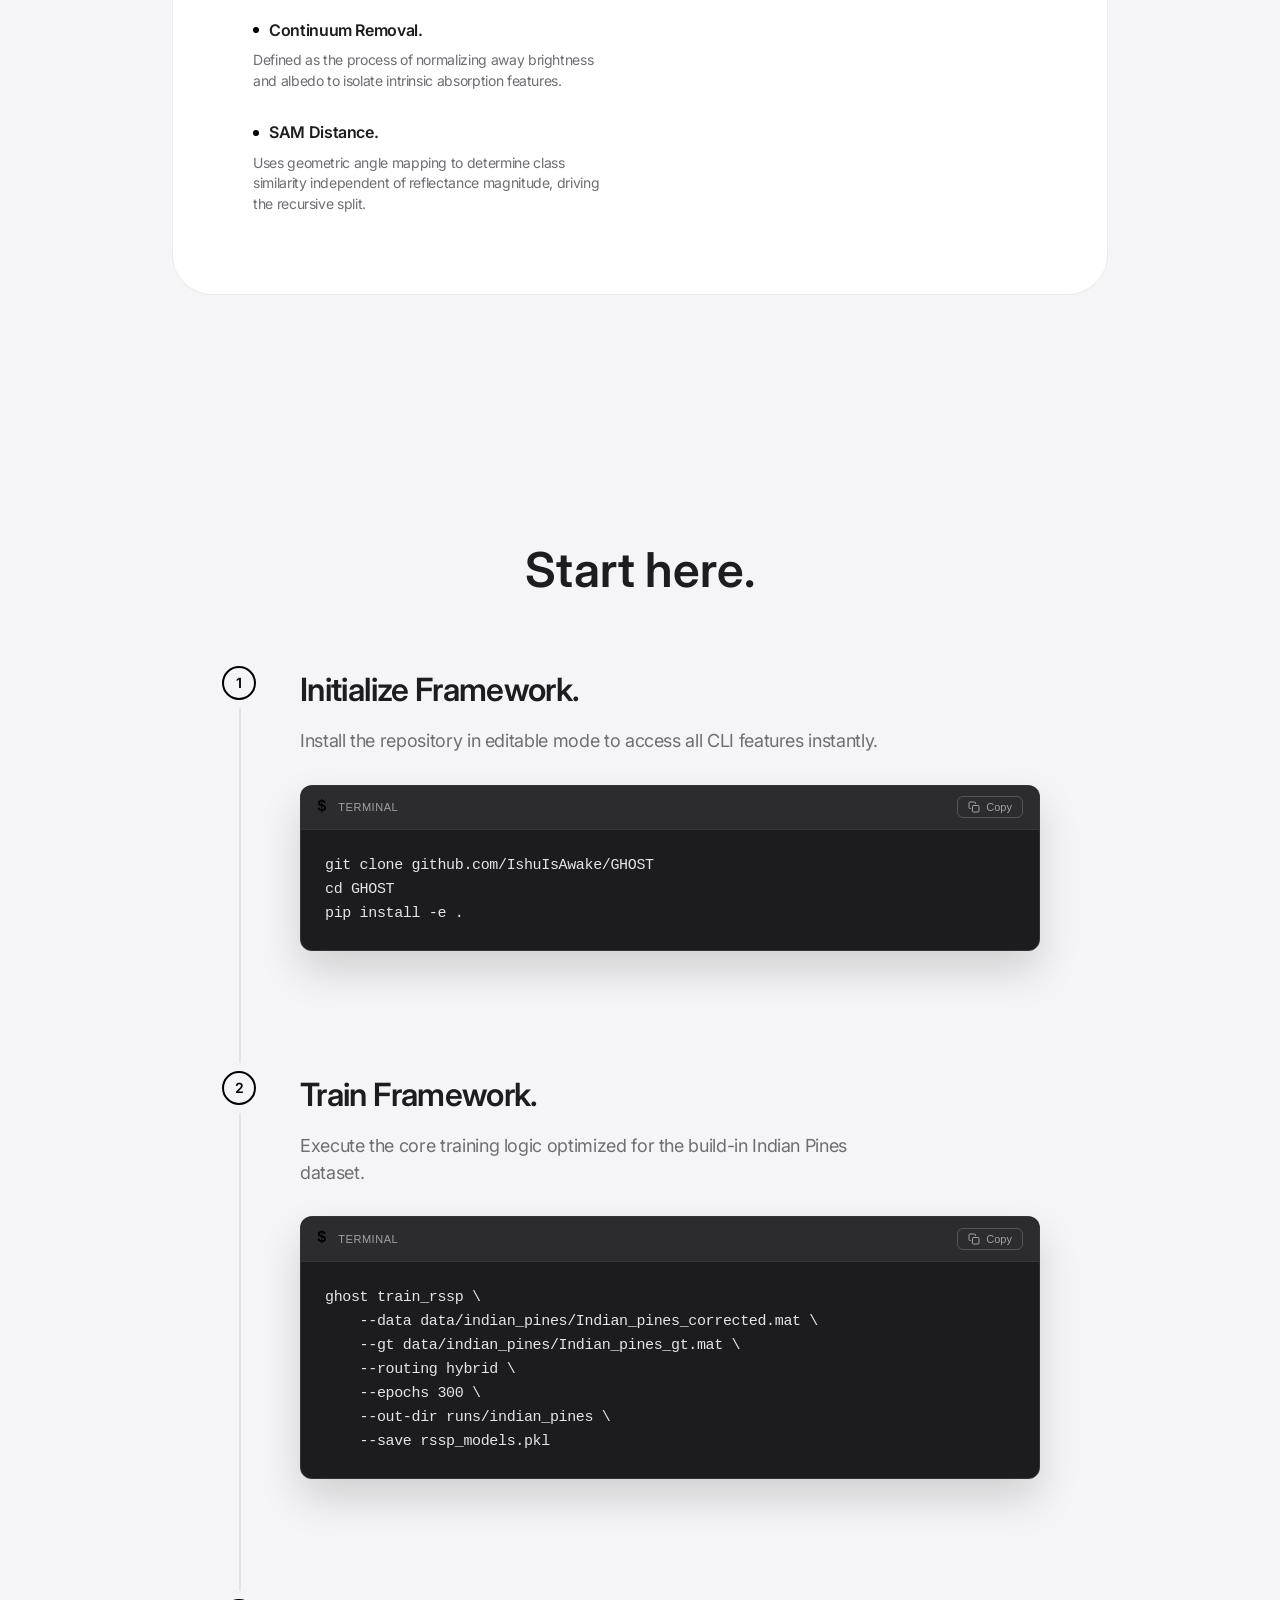
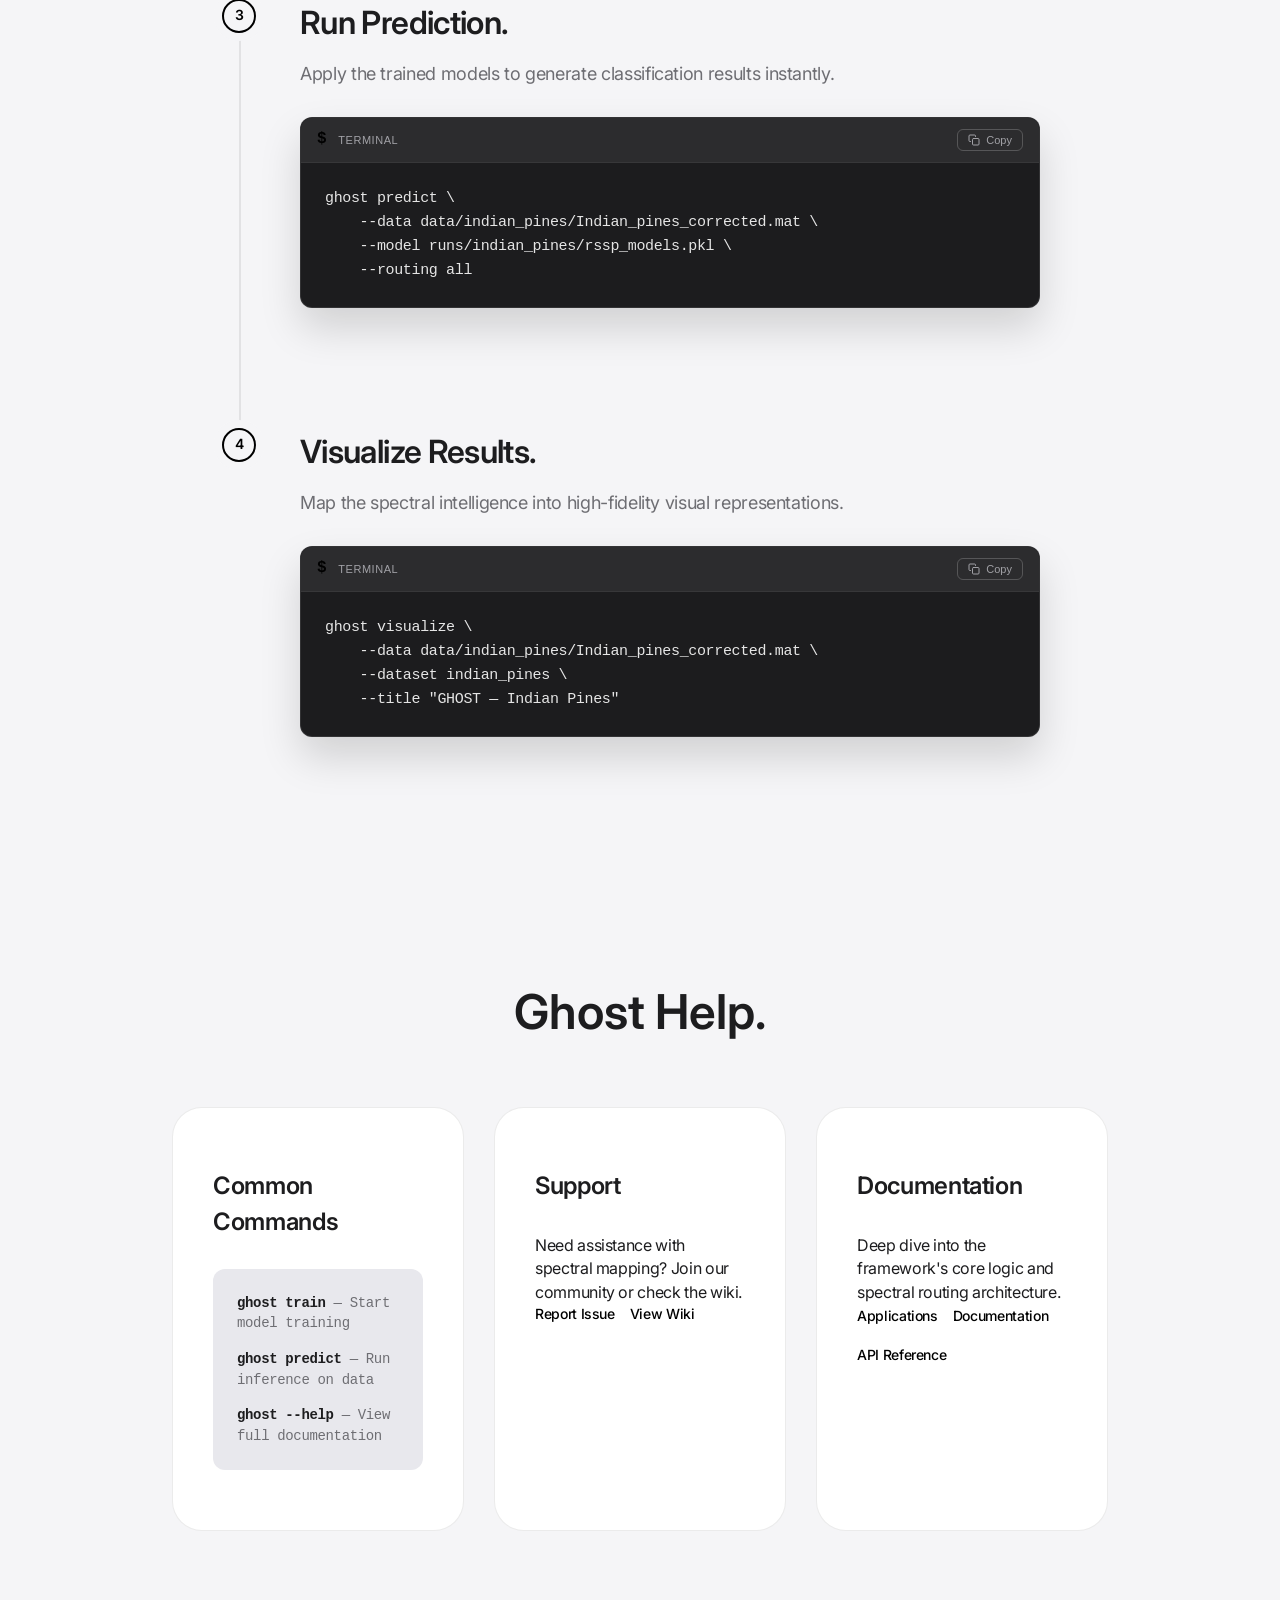
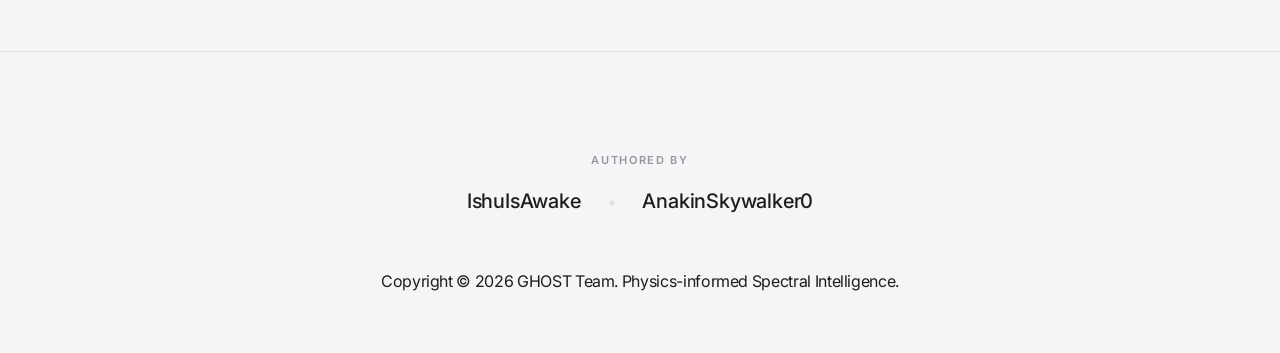
==== commit 58191f62: "HOST" ====
--- a/index.html
+++ b/index.html
@@ -14,6 +14,11 @@
         <div class="loader-logo">GHOST</div>
     </div>
 
+    <div class="top-bar">
+        <a href="https://github.com/IshuIsAwake/GHOST/blob/main/architecture.md" class="top-btn" target="_blank">Documentation</a>
+        <a href="https://github.com/IshuIsAwake/GHOST/blob/main/API_Reference.md" class="top-btn" target="_blank">API Reference</a>
+    </div>
+
     <nav>
         <a href="#">
             <svg width="20" height="20" viewBox="0 0 24 24" fill="none" stroke="currentColor" stroke-width="2"
@@ -31,17 +36,6 @@
                 <line x1="6" y1="20" x2="6" y2="14"></line>
             </svg>
             <span>Benchmarks</span>
-        </a>
-        <a href="https://github.com/IshuIsAwake/GHOST/blob/main/architecture.md" target="_blank">
-            <svg width="20" height="20" viewBox="0 0 24 24" fill="none" stroke="currentColor" stroke-width="2"
-                stroke-linecap="round" stroke-linejoin="round">
-                <path d="M14 2H6a2 2 0 0 0-2 2v16a2 2 0 0 0 2 2h12a2 2 0 0 0 2-2V8z"></path>
-                <polyline points="14 2 14 8 20 8"></polyline>
-                <line x1="16" y1="13" x2="8" y2="13"></line>
-                <line x1="16" y1="17" x2="8" y2="17"></line>
-                <polyline points="10 9 9 9 8 9"></polyline>
-            </svg>
-            <span>Documentation</span>
         </a>
         <a href="#tutorial">
             <svg width="20" height="20" viewBox="0 0 24 24" fill="none" stroke="currentColor" stroke-width="2"
@@ -163,6 +157,70 @@
                 explored.</p>
         </section>
 
+        <section id="applications">
+            <h2 class="section-title reveal">Field Deployment.</h2>
+            <div class="apps-grid">
+                <div class="app-card reveal">
+                    <div class="app-image">
+                        <img src="assets/images/Ryugu.jpg" alt="Asteroid Ryugu Surface Map">
+                    </div>
+                    <div class="app-info">
+                        <div class="app-badge">Mineral Extraction</div>
+                        <h3>Asteroid Ryugu.</h3>
+                        <p>Mapping surface morphology and mineralogical anomalies on Ryugu. GHOST segments high-reflectance boulders and hydrated minerals, aiding Hayabusa2 sampling site selection with zero manual parameterization.</p>
+                    </div>
+                </div>
+                <div class="app-card reveal">
+                    <div class="app-image">
+                        <img src="assets/images/Crism.png" alt="Mars CRISM Mineral Map">
+                    </div>
+                    <div class="app-info">
+                        <div class="app-badge">Studying Martian Surface</div>
+                        <h3>Mars CRISM.</h3>
+                        <p>High-resolution mineralogical mapping of the Martian surface. GHOST identifies phyllosilicates, olivine, and carbonates in MRO CRISM data, revealing the aqueous history of the Red Planet.</p>
+                    </div>
+                </div>
+            </div>
+        </section>
+
+        <section id="architecture-detail">
+            <div class="rssp-container reveal">
+                <div class="rssp-content">
+                    <div class="app-badge">The Core Engine</div>
+                    <h2>RSSP Strategy.</h2>
+                    <p class="rssp-desc">Recursive Spectral Splitting (RSSP) builds a dynamic "divide-and-conquer" hierarchy. It uses <strong>Continuum Removal</strong> and <strong>Spectral Angle Mapper (SAM)</strong> distance to group similar bands, allowing it to effectively manage Minority Imbalance—essentially giving every minority a chance to be a majority.</p>
+                    <div class="rssp-features">
+                        <div class="rssp-feature">
+                            <h4>Continuum Removal.</h4>
+                            <p>Defined as the process of normalizing away brightness and albedo to isolate intrinsic absorption features.</p>
+                        </div>
+                        <div class="rssp-feature">
+                            <h4>SAM Distance.</h4>
+                            <p>Uses geometric angle mapping to determine class similarity independent of reflectance magnitude, driving the recursive split.</p>
+                        </div>
+                    </div>
+                </div>
+                <div class="rssp-visual">
+                    <div class="shapes-container">
+                        <div class="shape-node level-0"></div>
+                        
+                        <div class="shape-node level-1-left"></div>
+                        <div class="shape-node level-1-right"></div>
+                        
+                        <div class="shape-node level-2-1"></div>
+                        <div class="shape-node level-2-2"></div>
+                        <div class="shape-node level-2-3"></div>
+                        <div class="shape-node level-2-4"></div>
+                        
+                        <!-- Decorative floating particles -->
+                        <div class="particle p1"></div>
+                        <div class="particle p2"></div>
+                        <div class="particle p3"></div>
+                    </div>
+                </div>
+            </div>
+        </section>
+
         <section id="tutorial">
             <h2 class="section-title reveal">Start here.</h2>
             <div class="tutorial-stepper">
@@ -299,8 +357,11 @@
                     <h3>Documentation</h3>
                     <p>Deep dive into the framework's core logic and spectral routing architecture.</p>
                     <div class="support-links">
-                        <a href="https://github.com/IshuIsAwake/GHOST/blob/main/architecture.md" target="_blank">Open
-                            architecture.md</a>
+                        <ul>
+                            <li><a href="index.html#applications">Applications</a></li>
+                            <li><a href="https://github.com/IshuIsAwake/GHOST/blob/main/architecture.md" target="_blank">Documentation</a></li>
+                            <li><a href="https://github.com/IshuIsAwake/GHOST/blob/main/API_Reference.md" target="_blank">API Reference</a></li>
+                        </ul>
                     </div>
                 </div>
             </div>
--- a/style.css
+++ b/style.css
@@ -1,25 +1,25 @@
 @import url('https://fonts.googleapis.com/css2?family=Inter:wght@300;400;500;600;700&display=swap');
 
 :root {
-    --bg-white: #f5f5f7;       /* Soft light gray background */
-    --bg-soft: #ffffff;        /* Pure white for cards to pop */
+    --bg-white: #f5f5f7;       
+    --bg-soft: #ffffff;        
     --text-primary: #1d1d1f;
     --text-secondary: #6e6e73;
-    --accent-blue: #0066cc;
+    --accent-blue: #000000;    /* Strict Black */
     --border-color: rgba(0, 0, 0, 0.08);
-    --glass-bg: rgba(245, 245, 247, 0.8);
+    --glass-bg: rgba(245, 245, 247, 0.82);
     --code-bg: #e8e8ed;
 }
 
 [data-theme="dark"] {
-    --bg-white: #0e0e10;       /* Deep charcoal background */
-    --bg-soft: #1c1c1e;        /* Lighter cards for depth */
-    --text-primary: #f5f5f7;
-    --text-secondary: #a1a1a6;
-    --accent-blue: #0A84FF;
-    --border-color: rgba(255, 255, 255, 0.08);
-    --glass-bg: rgba(14, 14, 16, 0.82);
-    --code-bg: #2c2c2e;
+    --bg-white: #000000;       /* Pure Black */
+    --bg-soft: #0a0a0a;        /* Near Black */
+    --text-primary: #ffffff;   /* Pure White */
+    --text-secondary: #86868b;
+    --accent-blue: #ffffff;    /* Strict White */
+    --border-color: rgba(255, 255, 255, 0.12);
+    --glass-bg: rgba(0, 0, 0, 0.85);
+    --code-bg: #161617;
 }
 
 * {
@@ -312,7 +312,7 @@
 }
 
 .benchmark-table tr:hover {
-    background: rgba(0, 102, 204, 0.02);
+    background: rgba(255, 255, 255, 0.05);
 }
 
 .dataset-name {
@@ -347,6 +347,309 @@
 /* Sections */
 section {
     padding: 120px 0;
+}
+
+/* Apps Grid */
+.apps-grid {
+    display: grid;
+    grid-template-columns: repeat(auto-fit, minmax(400px, 1fr));
+    gap: 40px;
+    margin-top: 40px;
+}
+
+@media (max-width: 768px) {
+    .apps-grid {
+        grid-template-columns: 1fr;
+    }
+}
+
+.app-card {
+    background: var(--bg-soft);
+    border-radius: 30px;
+    border: 1px solid var(--border-color);
+    overflow: hidden;
+    transition: all 0.4s cubic-bezier(0.4, 0, 0.2, 1);
+    box-shadow: 0 10px 30px rgba(0, 0, 0, 0.05);
+}
+
+.app-card:hover {
+    transform: translateY(-10px);
+    box-shadow: 0 20px 50px rgba(255, 255, 255, 0.1);
+}
+
+.app-image {
+    width: 100%;
+    height: 300px;
+    overflow: hidden;
+    background: #000;
+}
+
+.app-image img {
+    width: 100%;
+    height: 100%;
+    object-fit: cover;
+    transition: transform 0.8s ease;
+}
+
+.app-card:hover .app-image img {
+    transform: scale(1.05);
+}
+
+.app-info {
+    padding: 40px;
+}
+
+.app-badge {
+    display: inline-block;
+    padding: 6px 14px;
+    background: rgba(255, 255, 255, 0.05);
+    color: var(--accent-blue);
+    border-radius: 20px;
+    font-size: 11px;
+    font-weight: 600;
+    text-transform: uppercase;
+    letter-spacing: 0.1em;
+    margin-bottom: 20px;
+}
+
+.app-card h3 {
+    font-size: 28px;
+    font-weight: 600;
+    margin-bottom: 15px;
+    letter-spacing: -0.01em;
+}
+
+.app-card p {
+    font-size: 16px;
+    color: var(--text-secondary);
+    line-height: 1.6;
+}
+
+[data-theme="dark"] .app-card {
+    box-shadow: 0 10px 40px rgba(0, 0, 0, 0.4);
+}
+
+/* RSSP Detail */
+.rssp-container {
+    display: flex;
+    align-items: center;
+    gap: 80px;
+    background: var(--bg-soft);
+    padding: 80px;
+    border-radius: 40px;
+    border: 1px solid var(--border-color);
+}
+
+/* Top Navigation Bar */
+.top-bar {
+    position: fixed;
+    top: 30px;
+    right: 40px;
+    z-index: 10001; /* Above preloader and sidebar */
+    display: flex;
+    gap: 12px;
+    opacity: 0;
+    transform: translateY(-20px);
+    transition: all 0.8s cubic-bezier(0.16, 1, 0.3, 1);
+}
+
+.top-bar.loaded {
+    opacity: 1;
+    transform: translateY(0);
+}
+
+.top-btn {
+    padding: 8px 18px;
+    background: var(--text-primary);
+    color: var(--bg-white);
+    border: 1px solid var(--text-primary);
+    border-radius: 8px;
+    text-decoration: none;
+    font-size: 13px;
+    font-weight: 600;
+    transition: all 0.2s ease;
+    display: flex;
+    align-items: center;
+    box-shadow: 0 4px 12px rgba(0, 0, 0, 0.1);
+}
+
+.top-btn:hover {
+    background: transparent;
+    color: var(--text-primary);
+    transform: translateY(-1px);
+}
+
+/* Secondary Button Style */
+.top-btn-secondary {
+    background: var(--bg-white);
+    color: var(--text-primary);
+    border: 1px solid var(--border-color);
+}
+
+.top-btn-secondary:hover {
+    background: var(--border-color);
+}
+
+@media (max-width: 768px) {
+    .top-bar {
+        top: 20px;
+        right: 20px;
+        flex-direction: column;
+        align-items: flex-end;
+    }
+}
+
+@media (max-width: 900px) {
+    .rssp-container {
+        flex-direction: column;
+        padding: 40px;
+    }
+}
+
+.rssp-content {
+    flex: 1;
+}
+
+.rssp-content h2 {
+    font-size: 42px;
+    font-weight: 600;
+    margin-bottom: 25px;
+    letter-spacing: -0.02em;
+}
+
+.rssp-desc {
+    font-size: 18px;
+    color: var(--text-secondary);
+    margin-bottom: 40px;
+    line-height: 1.6;
+}
+
+.rssp-features {
+    display: grid;
+    gap: 30px;
+}
+
+.rssp-feature h4 {
+    font-size: 16px;
+    font-weight: 600;
+    margin-bottom: 8px;
+    display: flex;
+    align-items: center;
+    gap: 10px;
+}
+
+.rssp-feature h4::before {
+    content: '';
+    width: 6px;
+    height: 6px;
+    background: var(--accent-blue);
+    border-radius: 50%;
+}
+
+.rssp-feature p {
+    font-size: 14px;
+    color: var(--text-secondary);
+}
+
+.rssp-visual {
+    flex: 1;
+    display: flex;
+    justify-content: center;
+    align-items: center;
+    min-height: 400px;
+    perspective: 1000px;
+    overflow: hidden;
+}
+
+.shapes-container {
+    position: relative;
+    width: 100%;
+    max-width: 400px;
+    height: 380px;
+    transform-style: preserve-3d;
+    margin: 0 auto;
+}
+
+.shape-node {
+    position: absolute;
+    background: rgba(255, 255, 255, 0.05);
+    border: 2px solid var(--accent-blue);
+    transform-style: preserve-3d;
+    opacity: 0;
+    box-shadow: 0 0 30px rgba(255, 255, 255, 0.15);
+    /* Explicitly centering each node at its 'left' position */
+    transform-origin: center;
+}
+
+/* Cycle Loop: 6s Total */
+.level-0 {
+    width: 80px;
+    height: 80px;
+    top: 20px;
+    left: 50%;
+    margin-left: -40px; /* Perfect center */
+    animation: root-cycle 6s cubic-bezier(0.4, 0, 0.2, 1) infinite;
+}
+
+.level-1-left, .level-1-right {
+    width: 50px;
+    height: 50px;
+    top: 160px;
+    animation: branch-cycle-1 6s cubic-bezier(0.4, 0, 0.2, 1) infinite;
+}
+
+.level-1-left { left: 25%; margin-left: -25px; }
+.level-1-right { left: 75%; margin-left: -25px; }
+
+.level-2-1, .level-2-2, .level-2-3, .level-2-4 {
+    width: 30px;
+    height: 30px;
+    top: 280px;
+    animation: branch-cycle-2 6s cubic-bezier(0.4, 0, 0.2, 1) infinite;
+}
+
+.level-2-1 { left: 12.5%; margin-left: -15px; }
+.level-2-2 { left: 37.5%; margin-left: -15px; }
+.level-2-3 { left: 62.5%; margin-left: -15px; }
+.level-2-4 { left: 87.5%; margin-left: -15px; }
+
+@keyframes root-cycle {
+    0%, 10% { opacity: 0; transform: rotateX(45deg) rotateZ(45deg) scale(0); }
+    15%, 85% { opacity: 1; transform: rotateX(45deg) rotateZ(45deg) scale(1); }
+    90%, 100% { opacity: 0; transform: rotateX(45deg) rotateZ(45deg) scale(0); }
+}
+
+@keyframes branch-cycle-1 {
+    0%, 30% { opacity: 0; transform: rotateX(45deg) rotateZ(45deg) scale(0); }
+    35%, 80% { opacity: 1; transform: rotateX(45deg) rotateZ(45deg) scale(1); }
+    85%, 100% { opacity: 0; transform: rotateX(45deg) rotateZ(45deg) scale(0); }
+}
+
+@keyframes branch-cycle-2 {
+    0%, 50% { opacity: 0; transform: rotateX(45deg) rotateZ(45deg) scale(0); }
+    55%, 75% { opacity: 0.8; transform: rotateX(45deg) rotateZ(45deg) scale(1); }
+    80%, 100% { opacity: 0; transform: rotateX(45deg) rotateZ(45deg) scale(0); }
+}
+
+/* Particles */
+.particle {
+    position: absolute;
+    width: 4px;
+    height: 4px;
+    background: var(--accent-blue);
+    border-radius: 50%;
+    filter: blur(1px);
+    opacity: 0.2;
+}
+
+.p1 { top: 20%; left: 30%; animation: particle-orbit 6s linear infinite; }
+.p2 { top: 60%; left: 80%; animation: particle-orbit 8s linear infinite reverse; }
+.p3 { top: 10%; left: 70%; animation: particle-orbit 5s linear infinite; }
+
+@keyframes particle-orbit {
+    0% { transform: rotate(0deg) translateX(120px) rotate(0deg); opacity: 0; }
+    50% { opacity: 0.8; }
+    100% { transform: rotate(360deg) translateX(120px) rotate(-360deg); opacity: 0; }
 }
 
 /* Help Grid */
@@ -393,15 +696,24 @@
 
 .support-links {
     display: flex;
-    flex-direction: column;
+    flex-wrap: wrap;
     gap: 15px;
-    margin-top: 20px;
-}
+}
+
+.support-links ul {
+    list-style: none;
+    padding: 0;
+    margin: 0;
+    display: flex;
+    flex-wrap: wrap;
+    gap: 15px;
+}
+
 
 .support-links a {
     color: var(--accent-blue);
     text-decoration: none;
-    font-size: 16px;
+    font-size: 14px;
     font-weight: 500;
     width: fit-content;
     transition: opacity 0.2s ease;
@@ -460,8 +772,8 @@
 .step-badge {
     display: inline-block;
     padding: 4px 10px;
-    background: rgba(0, 102, 204, 0.1);
-    color: var(--accent-blue);
+    background: rgba(255, 255, 255, 0.1);
+    color: var(--text-primary);
     border-radius: 20px;
     font-size: 11px;
     font-weight: 600;
@@ -639,8 +951,169 @@
     font-size: 24px;
 }
 
-.footer-bottom {
+/* Docs and API Page Layouts */
+.docs-page, .api-page {
+    background: var(--bg-white);
+    color: var(--text-primary);
+    line-height: 1.6;
+}
+
+.docs-main {
+    padding-top: 120px;
+    padding-bottom: 100px;
+    min-height: 100vh;
+}
+
+.docs-container {
+    max-width: 900px;
+    margin: 0 auto;
+    padding: 0 24px;
+}
+
+.docs-header {
+    margin-bottom: 80px;
+    text-align: left;
+}
+
+.docs-header h1 {
+    font-size: 56px;
+    font-weight: 700;
+    letter-spacing: -0.03em;
+    margin-bottom: 10px;
+}
+
+.docs-header .subtitle {
+    font-size: 20px;
+    color: var(--text-secondary);
+    font-weight: 400;
+}
+
+.docs-content {
+    display: flex;
+    flex-direction: column;
+    gap: 40px;
+}
+
+.docs-card {
+    background: var(--bg-soft);
+    border: 1px solid var(--border-color);
+    border-radius: 24px;
+    padding: 40px;
+    transition: transform 0.3s ease, box-shadow 0.3s ease;
+}
+
+.docs-card:hover {
+    transform: translateY(-4px);
+    box-shadow: 0 20px 40px rgba(0, 0, 0, 0.04);
+}
+
+.docs-card h2 {
+    font-size: 28px;
+    font-weight: 600;
+    margin-bottom: 20px;
+    letter-spacing: -0.01em;
+}
+
+.docs-card p {
+    font-size: 17px;
+    color: var(--text-secondary);
+    margin-bottom: 20px;
+}
+
+.docs-code-block {
+    background: var(--code-bg);
+    padding: 24px;
+    border-radius: 16px;
+    margin: 20px 0;
+    font-family: 'SF Mono', 'Fira Code', monospace;
+    font-size: 14px;
+    overflow-x: auto;
+}
+
+.docs-code-block code {
+    display: block;
+    color: var(--text-primary);
+    margin-bottom: 8px;
+}
+
+.docs-math {
+    background: rgba(0,0,0,0.03);
+    padding: 20px;
+    border-radius: 12px;
+    text-align: center;
+    font-style: italic;
+    margin: 20px 0;
+}
+
+[data-theme="dark"] .docs-math {
+    background: rgba(255,255,255,0.03);
+}
+
+/* API Specific */
+.api-category {
+    font-size: 12px;
+    font-weight: 700;
+    text-transform: uppercase;
+    letter-spacing: 0.15em;
+    color: var(--text-secondary);
+    margin: 80px 0 30px;
+    padding-left: 0;
+    border: none;
+}
+
+.api-section h3 {
+    font-size: 24px;
+    font-weight: 600;
+    margin-bottom: 15px;
+}
+
+.api-table {
+    width: 100%;
+    border-collapse: separate;
+    border-spacing: 0;
+    margin: 20px 0;
+    border: 1px solid var(--border-color);
+    border-radius: 16px;
+    overflow: hidden;
+}
+
+.api-table th {
+    background: rgba(0,0,0,0.02);
+    padding: 16px 20px;
+    font-size: 12px;
+    font-weight: 600;
+    text-transform: uppercase;
+    letter-spacing: 0.05em;
+    color: var(--text-secondary);
+    text-align: left;
+    border-bottom: 1px solid var(--border-color);
+}
+
+[data-theme="dark"] .api-table th {
+    background: rgba(255,255,255,0.02);
+}
+
+.api-table td {
+    padding: 16px 20px;
+    font-size: 14px;
+    border-bottom: 1px solid var(--border-color);
+    vertical-align: top;
+}
+
+.api-table tr:last-child td {
+    border-bottom: none;
+}
+
+.api-table td code {
+    background: var(--code-bg);
+    padding: 2px 6px;
+    border-radius: 4px;
+    font-weight: 500;
     font-size: 13px;
-    color: var(--text-secondary);
-    opacity: 0.6;
-}
+}
+
+/* Footer Re-style for docs */
+.docs-page footer, .api-page footer {
+    border-top: 1px solid var(--border-color);
+    margin-top: 100px;
+}
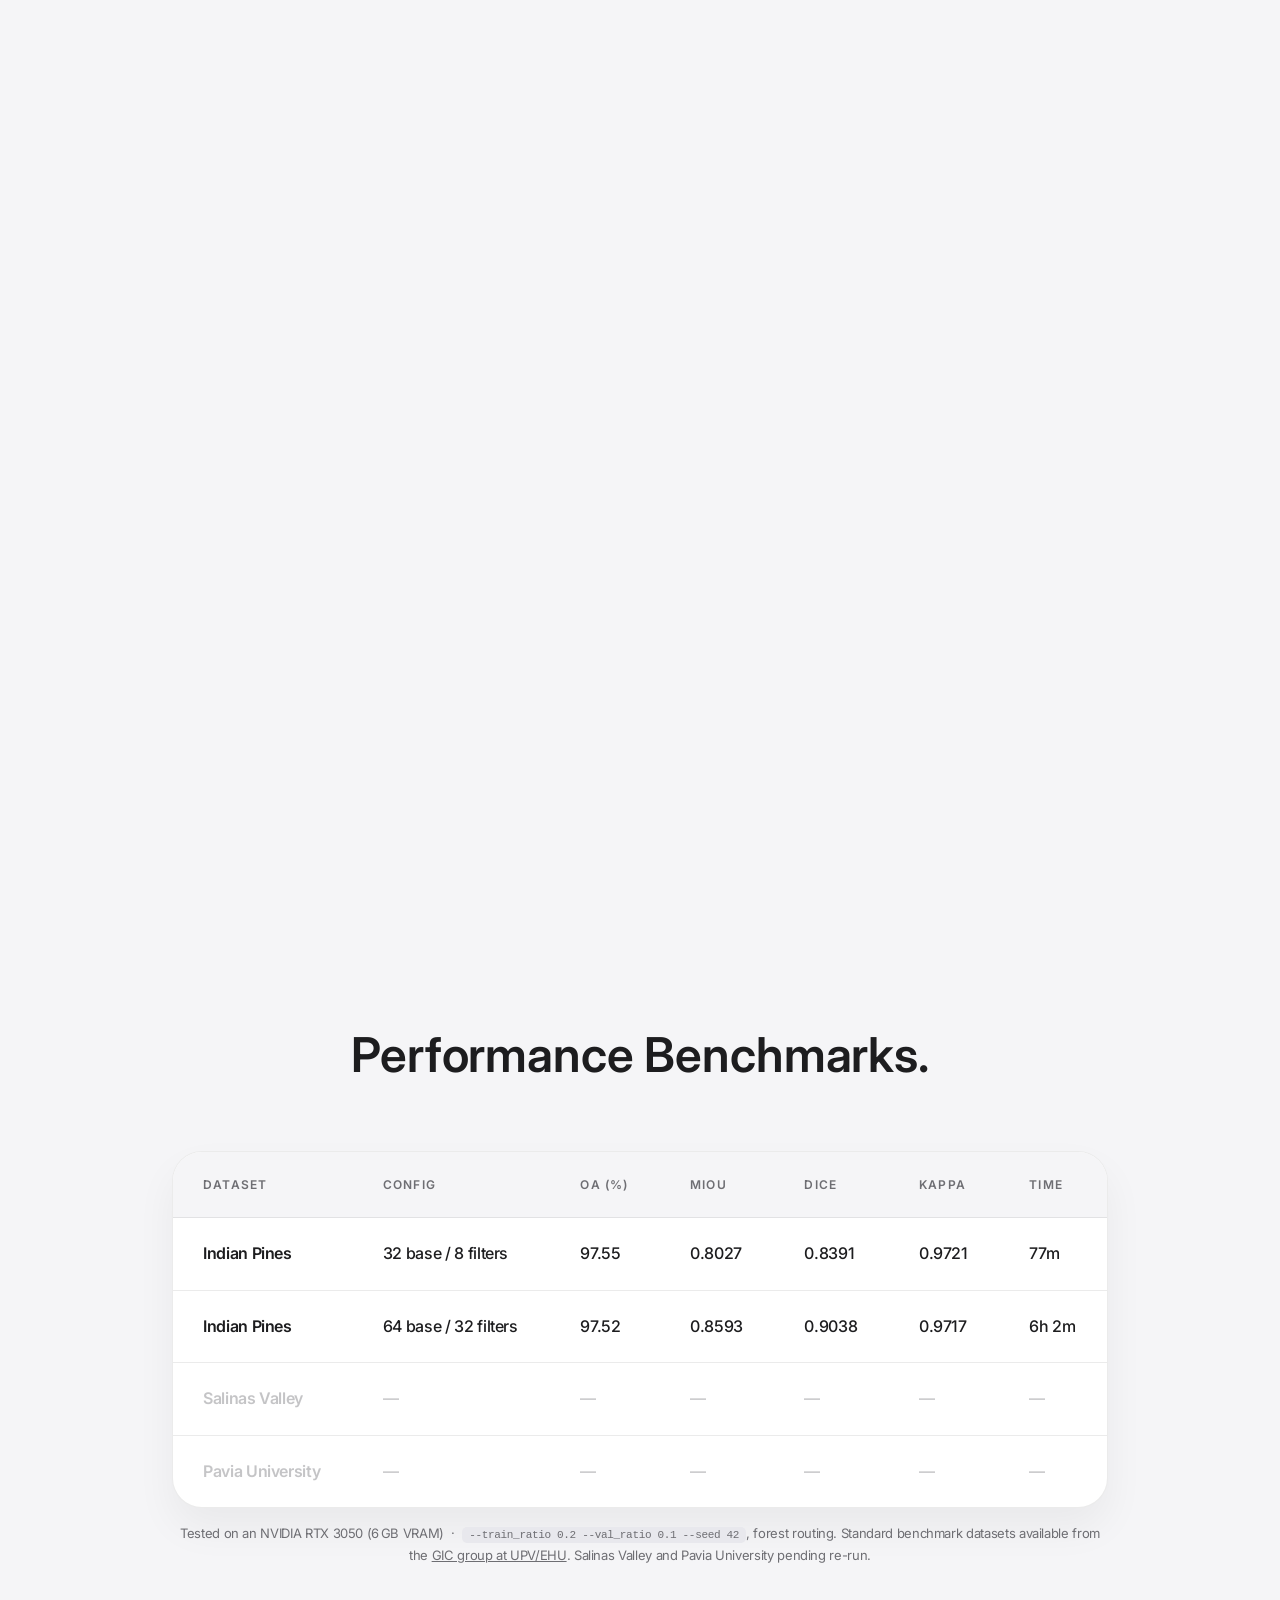
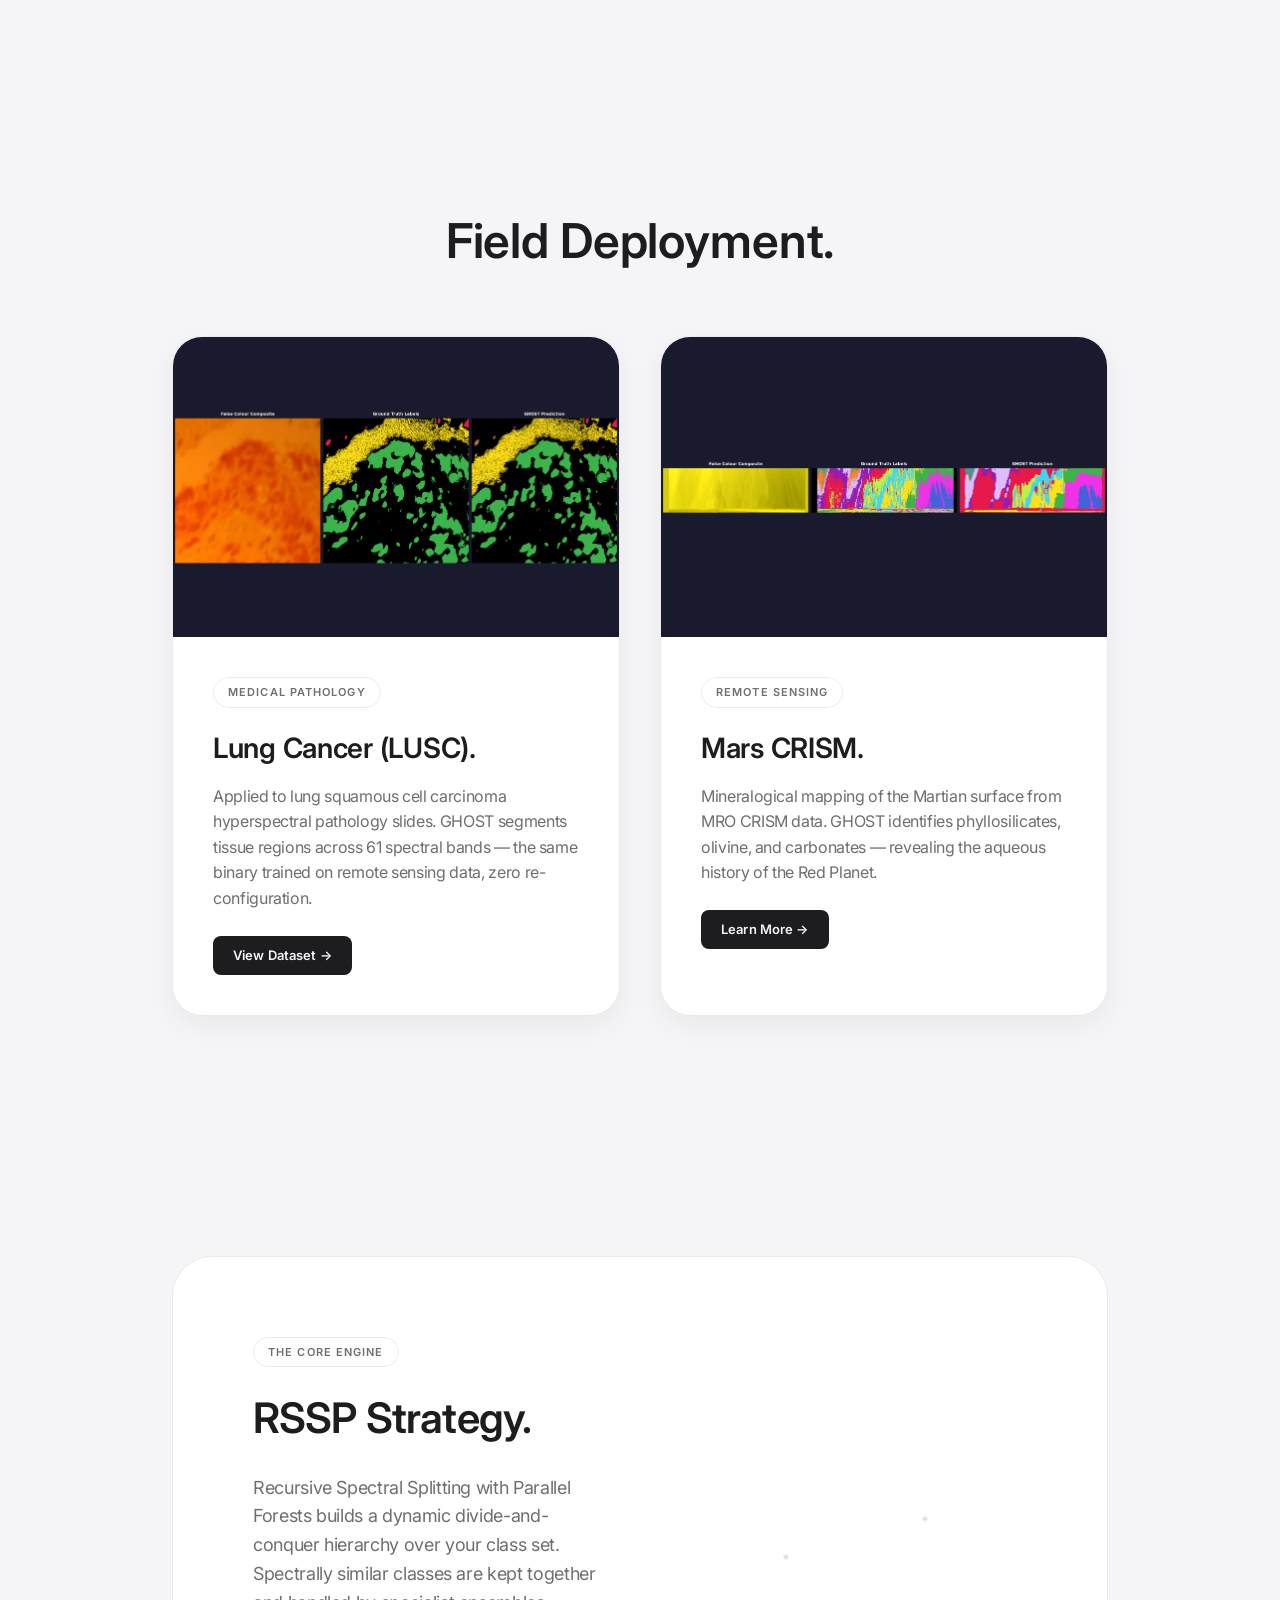
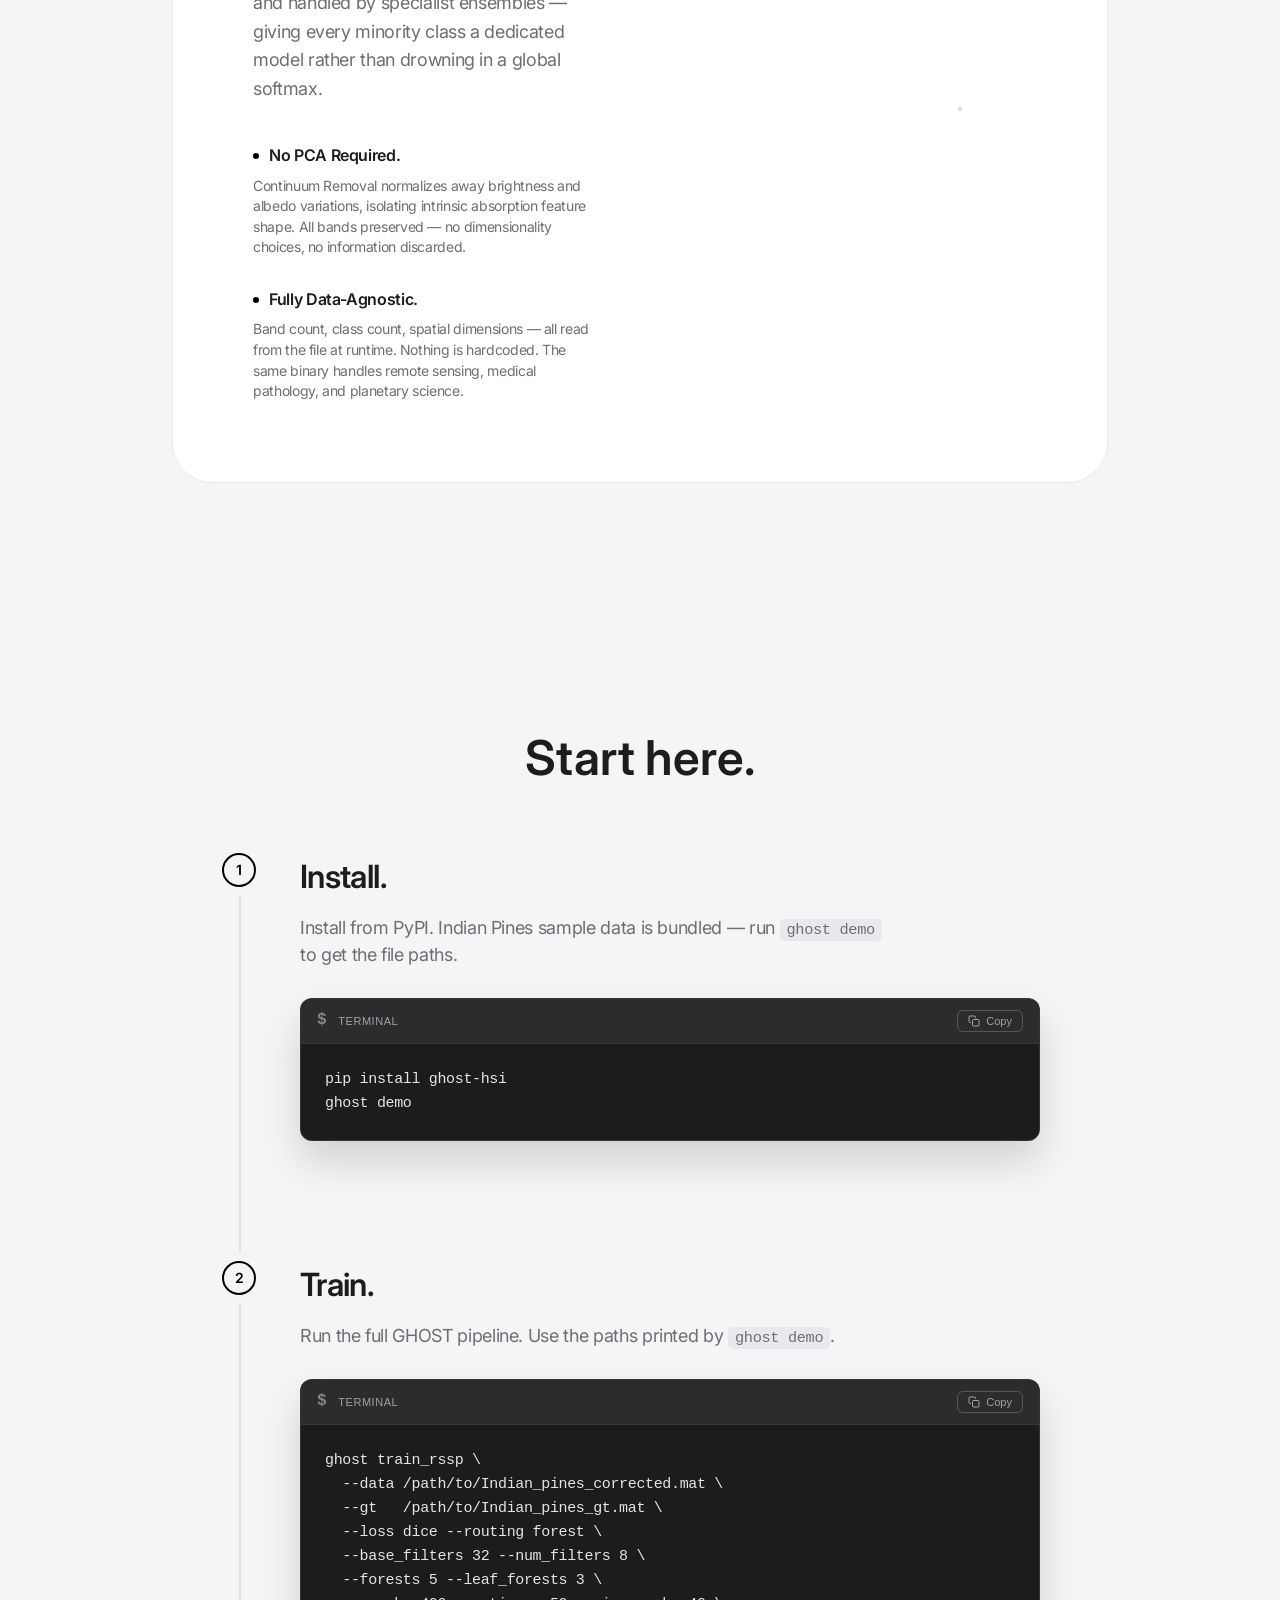
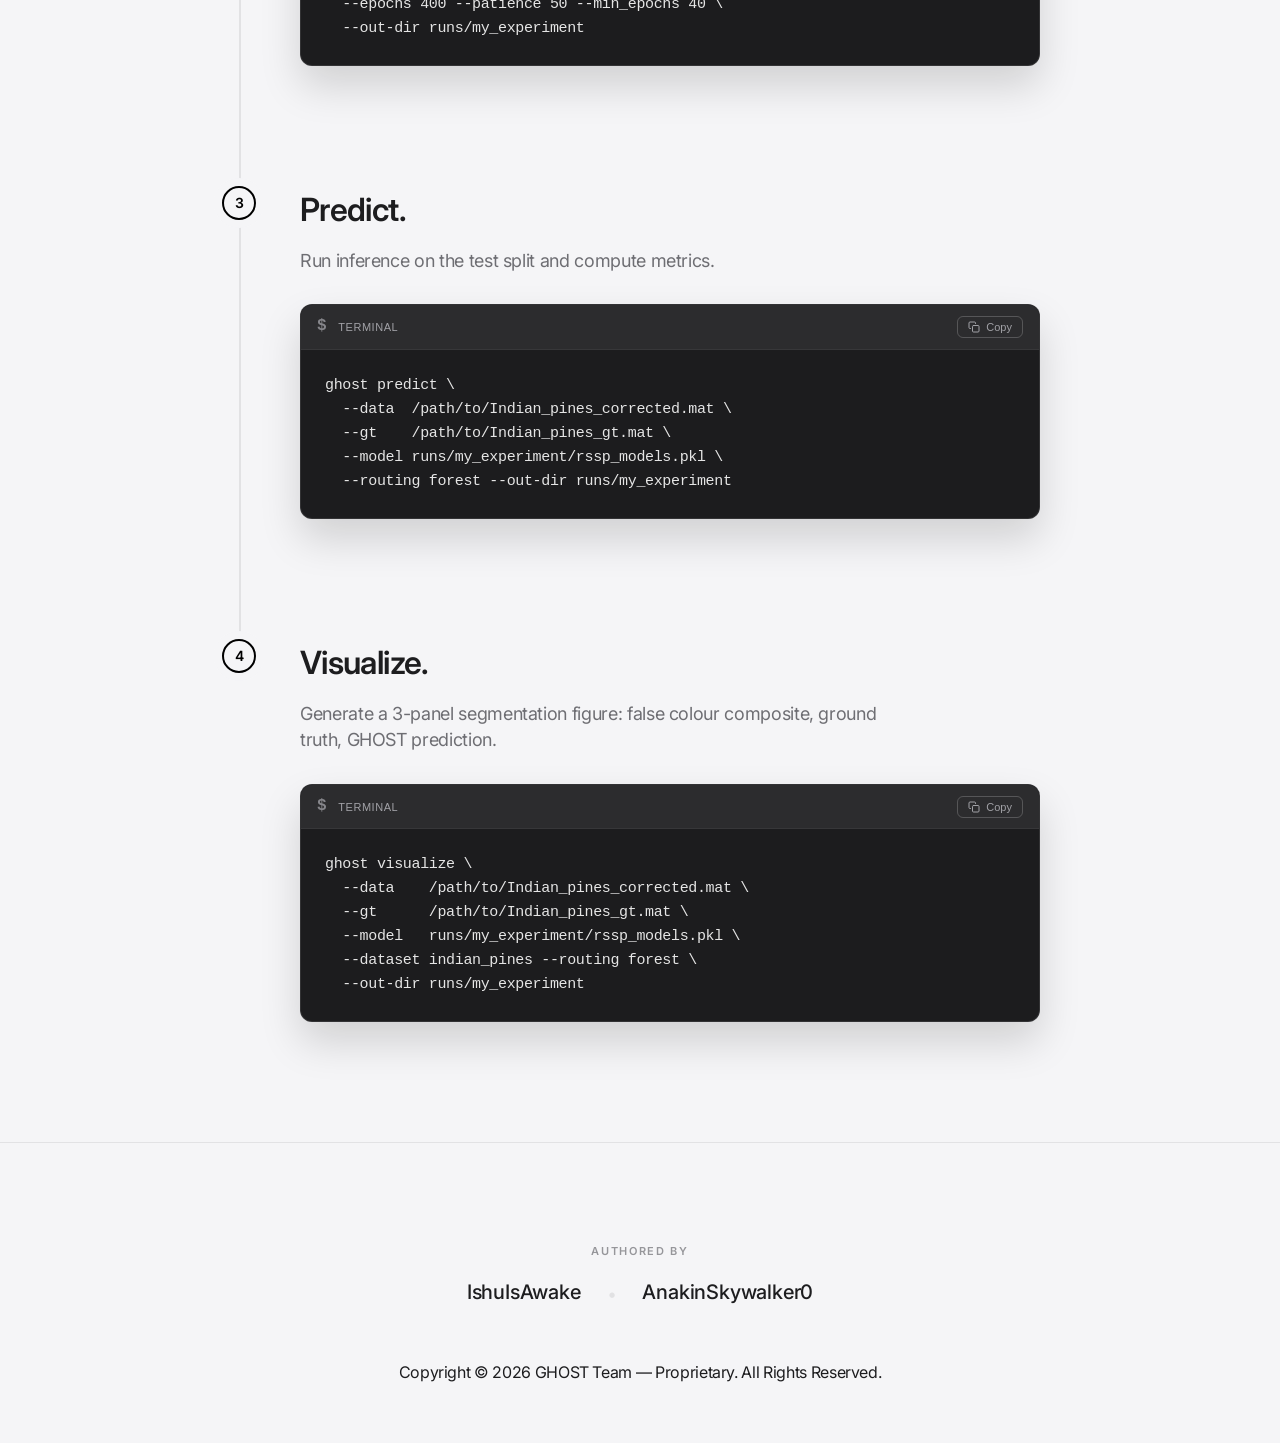
==== commit 6e7bd080: "Website upto date" ====
--- a/index.html
+++ b/index.html
@@ -4,8 +4,8 @@
 <head>
     <meta charset="UTF-8">
     <meta name="viewport" content="width=device-width, initial-scale=1.0">
-    <title>GHOST | General Hyperspectral Tool</title>
-    <meta name="description" content="Automated hyperspectral image segmentation framework.">
+    <title>GHOST | Hyperspectral Segmentation</title>
+    <meta name="description" content="Generalizable Hyperspectral Observation & Segmentation Toolkit. pip install ghost-hsi">
     <link rel="stylesheet" href="style.css">
 </head>
 
@@ -15,8 +15,16 @@
     </div>
 
     <div class="top-bar">
-        <a href="https://github.com/IshuIsAwake/GHOST/blob/main/architecture.md" class="top-btn" target="_blank">Documentation</a>
-        <a href="https://github.com/IshuIsAwake/GHOST/blob/main/API_Reference.md" class="top-btn" target="_blank">API Reference</a>
+        <a href="docs.html" class="top-btn">Documentation</a>
+        <a href="api.html" class="top-btn">API Reference</a>
+        <button class="top-btn-icon" id="theme-toggle" aria-label="Toggle appearance">
+            <svg id="theme-toggle-dark-icon" viewBox="0 0 20 20" xmlns="http://www.w3.org/2000/svg">
+                <path d="M17.293 13.293A8 8 0 016.707 2.707a8.001 8.001 0 1010.586 10.586z"></path>
+            </svg>
+            <svg id="theme-toggle-light-icon" viewBox="0 0 20 20" xmlns="http://www.w3.org/2000/svg" style="display:none;">
+                <path d="M10 2a1 1 0 011 1v1a1 1 0 11-2 0V3a1 1 0 011-1zm4 8a4 4 0 11-8 0 4 4 0 018 0zm-.464 4.95l.707.707a1 1 0 001.414-1.414l-.707-.707a1 1 0 00-1.414 1.414zm2.12-10.607a1 1 0 010 1.414l-.706.707a1 1 0 11-1.414-1.414l.707-.707a1 1 0 011.414 0zM17 11a1 1 0 100-2h-1a1 1 0 100 2h1zm-7 4a1 1 0 011 1v1a1 1 0 11-2 0v-1a1 1 0 011-1zM5.05 6.464A1 1 0 106.465 5.05l-.708-.707a1 1 0 00-1.414 1.414l.707.707zm1.414 8.486l-.707.707a1 1 0 01-1.414-1.414l.707-.707a1 1 0 011.414 1.414zM4 11a1 1 0 100-2H3a1 1 0 000 2h1z" fill-rule="evenodd" clip-rule="evenodd"></path>
+            </svg>
+        </button>
     </div>
 
     <nav>
@@ -45,51 +53,31 @@
             </svg>
             <span>Tutorial</span>
         </a>
-        <a href="#help">
+        <a href="#applications">
             <svg width="20" height="20" viewBox="0 0 24 24" fill="none" stroke="currentColor" stroke-width="2"
                 stroke-linecap="round" stroke-linejoin="round">
-                <circle cx="12" cy="12" r="10"></circle>
-                <path d="M9.09 9a3 3 0 0 1 5.83 1c0 2-3 3-3 3"></path>
-                <line x1="12" y1="17" x2="12.01" y2="17"></line>
-            </svg>
-            <span>Help</span>
+                <circle cx="12" cy="12" r="3"></circle>
+                <path d="M19.07 4.93a10 10 0 0 1 0 14.14"></path>
+                <path d="M4.93 4.93a10 10 0 0 0 0 14.14"></path>
+            </svg>
+            <span>Applications</span>
         </a>
-        <a href="https://github.com/IshuIsAwake/GHOST" target="_blank" style="color: var(--accent-blue)">
-            <svg width="20" height="20" viewBox="0 0 24 24" fill="none" stroke="currentColor" stroke-width="2"
-                stroke-linecap="round" stroke-linejoin="round">
-                <path
-                    d="M9 19c-5 1.5-5-2.5-7-3m14 6v-3.87a3.37 3.37 0 0 0-.94-2.61c3.14-.35 6.44-1.54 6.44-7A5.44 5.44 0 0 0 20 4.77 5.07 5.07 0 0 0 19.91 1S18.73.65 16 2.48a13.38 13.38 0 0 0-7 0C6.27.65 5.09 1 5.09 1A5.07 5.07 0 0 0 5 4.77a5.44 5.44 0 0 0-1.5 3.78c0 5.42 3.3 6.61 6.44 7A3.37 3.37 0 0 0 9 18.13V22">
-                </path>
-            </svg>
-            <span>GitHub</span>
-        </a>
-        <button id="theme-toggle" class="theme-toggle" aria-label="Toggle dark mode">
-            <svg id="theme-toggle-dark-icon" viewBox="0 0 20 20" xmlns="http://www.w3.org/2000/svg">
-                <path d="M17.293 13.293A8 8 0 016.707 2.707a8.001 8.001 0 1010.586 10.586z"></path>
-            </svg>
-            <svg id="theme-toggle-light-icon" class="hidden" viewBox="0 0 20 20" xmlns="http://www.w3.org/2000/svg"
-                style="display:none;">
-                <path
-                    d="M10 2a1 1 0 011 1v1a1 1 0 11-2 0V3a1 1 0 011-1zm4 8a4 4 0 11-8 0 4 4 0 018 0zm-.464 4.95l.707.707a1 1 0 001.414-1.414l-.707-.707a1 1 0 00-1.414 1.414zm2.12-10.607a1 1 0 010 1.414l-.706.707a1 1 0 11-1.414-1.414l.707-.707a1 1 0 011.414 0zM17 11a1 1 0 100-2h-1a1 1 0 100 2h1zm-7 4a1 1 0 011 1v1a1 1 0 11-2 0v-1a1 1 0 011-1zM5.05 6.464A1 1 0 106.465 5.05l-.708-.707a1 1 0 00-1.414 1.414l.707.707zm1.414 8.486l-.707.707a1 1 0 01-1.414-1.414l.707-.707a1 1 0 011.414 1.414zM4 11a1 1 0 100-2H3a1 1 0 000 2h1z"
-                    fill-rule="evenodd" clip-rule="evenodd"></path>
-            </svg>
-            <span>Appearance</span>
-        </button>
     </nav>
 
     <header>
         <div class="hero-content">
+            <div class="beta-badge">Beta</div>
             <h1>GHOST</h1>
-            <p class="hero-subtitle">General Hyperspectral Observation and Segmentation Toolkit</p>
-            <p class="hero-tagline">Get hyperspectral intelligence out of the box.</p>
-            <p class="hero-features">No fine‑tuning • No augmentation • No pre‑processing • Near SOTA results</p>
+            <p class="hero-subtitle">Generalizable Hyperspectral Observation &amp; Segmentation Toolkit</p>
+            <p class="hero-tagline">Hyperspectral Intelligence out of the box.</p>
+            <p class="hero-features">No PCA &bull; No fine&#8209;tuning &bull; No augmentation &bull; Data&#8209;agnostic</p>
             <div class="terminal-window hero-terminal">
                 <div class="terminal-header">
                     <div class="terminal-controls">
                         <span class="terminal-prompt">$</span>
                         <span class="terminal-title">Terminal</span>
                     </div>
-                    <button class="terminal-copy-btn" data-copy-target="hero-clone-code">
+                    <button class="terminal-copy-btn" data-copy-target="hero-install-code">
                         <svg width="12" height="12" viewBox="0 0 24 24" fill="none" stroke="currentColor"
                             stroke-width="2" stroke-linecap="round" stroke-linejoin="round">
                             <rect x="9" y="9" width="13" height="13" rx="2" ry="2"></rect>
@@ -98,16 +86,14 @@
                         <span>Copy</span>
                     </button>
                 </div>
-                <pre><code id="hero-clone-code">git clone https://github.com/IshuIsAwake/GHOST.git
-cd GHOST
-pip install -e .
-ghost --help</code></pre>
-            </div>
+                <pre><code id="hero-install-code">pip install ghost-hsi
+ghost demo</code></pre>
+            </div>
+            <p class="platform-notice">Linux only &nbsp;&middot;&nbsp; Python 3.9–3.12 &nbsp;&middot;&nbsp; <a href="https://pypi.org/project/ghost-hsi/" target="_blank">PyPI</a></p>
         </div>
     </header>
 
     <div class="container">
-
 
         <section id="benchmarks">
             <h2 class="section-title reveal">Performance Benchmarks.</h2>
@@ -116,45 +102,55 @@
                     <thead>
                         <tr>
                             <th>Dataset</th>
+                            <th>Config</th>
                             <th>OA (%)</th>
                             <th>mIoU</th>
                             <th>Dice</th>
-                            <th>Precision</th>
-                            <th>Recall</th>
+                            <th>Kappa</th>
+                            <th>Time</th>
                         </tr>
                     </thead>
                     <tbody>
                         <tr>
                             <td class="dataset-name">Indian Pines</td>
-                            <td>94.49</td>
-                            <td>0.7156</td>
-                            <td>0.7399</td>
-                            <td>0.7649</td>
-                            <td>0.7308</td>
+                            <td>32 base / 8 filters</td>
+                            <td>97.55</td>
+                            <td>0.8027</td>
+                            <td>0.8391</td>
+                            <td>0.9721</td>
+                            <td>77m</td>
                         </tr>
                         <tr>
+                            <td class="dataset-name">Indian Pines</td>
+                            <td>64 base / 32 filters</td>
+                            <td>97.52</td>
+                            <td>0.8593</td>
+                            <td>0.9038</td>
+                            <td>0.9717</td>
+                            <td>6h 2m</td>
+                        </tr>
+                        <tr class="pending-row">
+                            <td class="dataset-name">Salinas Valley</td>
+                            <td>—</td>
+                            <td>—</td>
+                            <td>—</td>
+                            <td>—</td>
+                            <td>—</td>
+                            <td>—</td>
+                        </tr>
+                        <tr class="pending-row">
                             <td class="dataset-name">Pavia University</td>
-                            <td>85.85</td>
-                            <td>0.6032</td>
-                            <td>0.6685</td>
-                            <td>0.8549</td>
-                            <td>0.6797</td>
-                        </tr>
-                        <tr>
-                            <td class="dataset-name">Salinas Valley</td>
-                            <td>92.10</td>
-                            <td>0.7387</td>
-                            <td>0.7840</td>
-                            <td>0.9287</td>
-                            <td>0.7843</td>
+                            <td>—</td>
+                            <td>—</td>
+                            <td>—</td>
+                            <td>—</td>
+                            <td>—</td>
+                            <td>—</td>
                         </tr>
                     </tbody>
                 </table>
             </div>
-            <p class="table-note reveal">* Results achieved with <strong>zero configuration</strong>: No fine-tuning, no
-                augmentation, and no pre-processing. Straight out-of-the-box performance.</p>
-            <p class="table-note reveal">Tests were run at half the parameters with 6GB VRAM. Full capability yet to be
-                explored.</p>
+            <p class="table-note reveal">Tested on an NVIDIA RTX 3050 (6&thinsp;GB VRAM) &nbsp;&middot;&nbsp; <code>--train_ratio 0.2 --val_ratio 0.1 --seed 42</code>, forest routing. Standard benchmark datasets available from the <a href="http://www.ehu.eus/ccwintco/index.php/Hyperspectral_Remote_Sensing_Scenes" target="_blank" style="color:var(--text-secondary); text-decoration:underline;">GIC group at UPV/EHU</a>. Salinas Valley and Pavia University pending re-run.</p>
         </section>
 
         <section id="applications">
@@ -162,12 +158,13 @@
             <div class="apps-grid">
                 <div class="app-card reveal">
                     <div class="app-image">
-                        <img src="assets/images/Ryugu.jpg" alt="Asteroid Ryugu Surface Map">
+                        <img src="assets/images/LUSC_segmentation.png" alt="LUSC Lung Cancer Segmentation" style="object-position: center;">
                     </div>
                     <div class="app-info">
-                        <div class="app-badge">Mineral Extraction</div>
-                        <h3>Asteroid Ryugu.</h3>
-                        <p>Mapping surface morphology and mineralogical anomalies on Ryugu. GHOST segments high-reflectance boulders and hydrated minerals, aiding Hayabusa2 sampling site selection with zero manual parameterization.</p>
+                        <div class="app-badge">Medical Pathology</div>
+                        <h3>Lung Cancer (LUSC).</h3>
+                        <p>Applied to lung squamous cell carcinoma hyperspectral pathology slides. GHOST segments tissue regions across 61 spectral bands — the same binary trained on remote sensing data, zero re-configuration.</p>
+                        <a href="https://github.com/Intelligent-Imaging-Center/HMILungDataset" target="_blank" class="app-link-btn">View Dataset &rarr;</a>
                     </div>
                 </div>
                 <div class="app-card reveal">
@@ -175,9 +172,10 @@
                         <img src="assets/images/Crism.png" alt="Mars CRISM Mineral Map">
                     </div>
                     <div class="app-info">
-                        <div class="app-badge">Studying Martian Surface</div>
+                        <div class="app-badge">Remote Sensing</div>
                         <h3>Mars CRISM.</h3>
-                        <p>High-resolution mineralogical mapping of the Martian surface. GHOST identifies phyllosilicates, olivine, and carbonates in MRO CRISM data, revealing the aqueous history of the Red Planet.</p>
+                        <p>Mineralogical mapping of the Martian surface from MRO CRISM data. GHOST identifies phyllosilicates, olivine, and carbonates — revealing the aqueous history of the Red Planet.</p>
+                        <a href="https://science.nasa.gov/resource/crism-exploring-the-geology-of-mars/" target="_blank" class="app-link-btn">Learn More &rarr;</a>
                     </div>
                 </div>
             </div>
@@ -188,31 +186,27 @@
                 <div class="rssp-content">
                     <div class="app-badge">The Core Engine</div>
                     <h2>RSSP Strategy.</h2>
-                    <p class="rssp-desc">Recursive Spectral Splitting (RSSP) builds a dynamic "divide-and-conquer" hierarchy. It uses <strong>Continuum Removal</strong> and <strong>Spectral Angle Mapper (SAM)</strong> distance to group similar bands, allowing it to effectively manage Minority Imbalance—essentially giving every minority a chance to be a majority.</p>
+                    <p class="rssp-desc">Recursive Spectral Splitting with Parallel Forests builds a dynamic divide-and-conquer hierarchy over your class set. Spectrally similar classes are kept together and handled by specialist ensembles — giving every minority class a dedicated model rather than drowning in a global softmax.</p>
                     <div class="rssp-features">
                         <div class="rssp-feature">
-                            <h4>Continuum Removal.</h4>
-                            <p>Defined as the process of normalizing away brightness and albedo to isolate intrinsic absorption features.</p>
+                            <h4>No PCA Required.</h4>
+                            <p>Continuum Removal normalizes away brightness and albedo variations, isolating intrinsic absorption feature shape. All bands preserved — no dimensionality choices, no information discarded.</p>
                         </div>
                         <div class="rssp-feature">
-                            <h4>SAM Distance.</h4>
-                            <p>Uses geometric angle mapping to determine class similarity independent of reflectance magnitude, driving the recursive split.</p>
+                            <h4>Fully Data-Agnostic.</h4>
+                            <p>Band count, class count, spatial dimensions — all read from the file at runtime. Nothing is hardcoded. The same binary handles remote sensing, medical pathology, and planetary science.</p>
                         </div>
                     </div>
                 </div>
                 <div class="rssp-visual">
                     <div class="shapes-container">
                         <div class="shape-node level-0"></div>
-                        
                         <div class="shape-node level-1-left"></div>
                         <div class="shape-node level-1-right"></div>
-                        
                         <div class="shape-node level-2-1"></div>
                         <div class="shape-node level-2-2"></div>
                         <div class="shape-node level-2-3"></div>
                         <div class="shape-node level-2-4"></div>
-                        
-                        <!-- Decorative floating particles -->
                         <div class="particle p1"></div>
                         <div class="particle p2"></div>
                         <div class="particle p3"></div>
@@ -227,8 +221,8 @@
 
                 <div class="step-card reveal">
                     <div class="step-number-circle">1</div>
-                    <h3>Initialize Framework.</h3>
-                    <p>Install the repository in editable mode to access all CLI features instantly.</p>
+                    <h3>Install.</h3>
+                    <p>Install from PyPI. Indian Pines sample data is bundled — run <code>ghost demo</code> to get the file paths.</p>
                     <div class="terminal-window">
                         <div class="terminal-header">
                             <div class="terminal-controls">
@@ -244,16 +238,15 @@
                                 <span>Copy</span>
                             </button>
                         </div>
-                        <pre><code id="step-1-code">git clone github.com/IshuIsAwake/GHOST
-cd GHOST
-pip install -e .</code></pre>
+                        <pre><code id="step-1-code">pip install ghost-hsi
+ghost demo</code></pre>
                     </div>
                 </div>
 
                 <div class="step-card reveal">
                     <div class="step-number-circle">2</div>
-                    <h3>Train Framework.</h3>
-                    <p>Execute the core training logic optimized for the build-in Indian Pines dataset.</p>
+                    <h3>Train.</h3>
+                    <p>Run the full GHOST pipeline. Use the paths printed by <code>ghost demo</code>.</p>
                     <div class="terminal-window">
                         <div class="terminal-header">
                             <div class="terminal-controls">
@@ -270,19 +263,20 @@
                             </button>
                         </div>
                         <pre><code id="step-2-code">ghost train_rssp \
-    --data data/indian_pines/Indian_pines_corrected.mat \
-    --gt data/indian_pines/Indian_pines_gt.mat \
-    --routing hybrid \
-    --epochs 300 \
-    --out-dir runs/indian_pines \
-    --save rssp_models.pkl</code></pre>
+  --data /path/to/Indian_pines_corrected.mat \
+  --gt   /path/to/Indian_pines_gt.mat \
+  --loss dice --routing forest \
+  --base_filters 32 --num_filters 8 \
+  --forests 5 --leaf_forests 3 \
+  --epochs 400 --patience 50 --min_epochs 40 \
+  --out-dir runs/my_experiment</code></pre>
                     </div>
                 </div>
 
                 <div class="step-card reveal">
                     <div class="step-number-circle">3</div>
-                    <h3>Run Prediction.</h3>
-                    <p>Apply the trained models to generate classification results instantly.</p>
+                    <h3>Predict.</h3>
+                    <p>Run inference on the test split and compute metrics.</p>
                     <div class="terminal-window">
                         <div class="terminal-header">
                             <div class="terminal-controls">
@@ -299,16 +293,17 @@
                             </button>
                         </div>
                         <pre><code id="step-3-code">ghost predict \
-    --data data/indian_pines/Indian_pines_corrected.mat \
-    --model runs/indian_pines/rssp_models.pkl \
-    --routing all</code></pre>
+  --data  /path/to/Indian_pines_corrected.mat \
+  --gt    /path/to/Indian_pines_gt.mat \
+  --model runs/my_experiment/rssp_models.pkl \
+  --routing forest --out-dir runs/my_experiment</code></pre>
                     </div>
                 </div>
 
                 <div class="step-card reveal">
                     <div class="step-number-circle">4</div>
-                    <h3>Visualize Results.</h3>
-                    <p>Map the spectral intelligence into high-fidelity visual representations.</p>
+                    <h3>Visualize.</h3>
+                    <p>Generate a 3-panel segmentation figure: false colour composite, ground truth, GHOST prediction.</p>
                     <div class="terminal-window">
                         <div class="terminal-header">
                             <div class="terminal-controls">
@@ -325,45 +320,14 @@
                             </button>
                         </div>
                         <pre><code id="step-4-code">ghost visualize \
-    --data data/indian_pines/Indian_pines_corrected.mat \
-    --dataset indian_pines \
-    --title "GHOST — Indian Pines"</code></pre>
-                    </div>
-                </div>
-
-            </div>
-        </section>
-
-        <section id="help">
-            <h2 class="section-title reveal">Ghost Help.</h2>
-            <div class="help-grid">
-                <div class="help-card reveal">
-                    <h3>Common Commands</h3>
-                    <div class="code-stack">
-                        <div class="code-line"><span>ghost train</span> — Start model training</div>
-                        <div class="code-line"><span>ghost predict</span> — Run inference on data</div>
-                        <div class="code-line"><span>ghost --help</span> — View full documentation</div>
-                    </div>
-                </div>
-                <div class="help-card reveal">
-                    <h3>Support</h3>
-                    <p>Need assistance with spectral mapping? Join our community or check the wiki.</p>
-                    <div class="support-links">
-                        <a href="https://github.com/IshuIsAwake/GHOST/issues" target="_blank">Report Issue</a>
-                        <a href="https://github.com/IshuIsAwake/GHOST/wiki" target="_blank">View Wiki</a>
-                    </div>
-                </div>
-                <div class="help-card reveal">
-                    <h3>Documentation</h3>
-                    <p>Deep dive into the framework's core logic and spectral routing architecture.</p>
-                    <div class="support-links">
-                        <ul>
-                            <li><a href="index.html#applications">Applications</a></li>
-                            <li><a href="https://github.com/IshuIsAwake/GHOST/blob/main/architecture.md" target="_blank">Documentation</a></li>
-                            <li><a href="https://github.com/IshuIsAwake/GHOST/blob/main/API_Reference.md" target="_blank">API Reference</a></li>
-                        </ul>
-                    </div>
-                </div>
+  --data    /path/to/Indian_pines_corrected.mat \
+  --gt      /path/to/Indian_pines_gt.mat \
+  --model   runs/my_experiment/rssp_models.pkl \
+  --dataset indian_pines --routing forest \
+  --out-dir runs/my_experiment</code></pre>
+                    </div>
+                </div>
+
             </div>
         </section>
 
@@ -375,18 +339,17 @@
                 <span class="footer-label">Authored by</span>
                 <div class="author-links">
                     <a href="https://github.com/IshuIsAwake" target="_blank">IshuIsAwake</a>
-                    <span class="author-separator">•</span>
+                    <span class="author-separator">&bull;</span>
                     <a href="https://github.com/AnakinSkywalker0" target="_blank">AnakinSkywalker0</a>
                 </div>
             </div>
             <div class="footer-bottom">
-                <p>Copyright &copy; 2026 GHOST Team. Physics-informed Spectral Intelligence.</p>
+                <p>Copyright &copy; 2026 GHOST Team &mdash; Proprietary. All Rights Reserved.</p>
             </div>
         </div>
     </footer>
 
-
     <script src="script.js"></script>
 </body>
 
-</html>+</html>
--- a/style.css
+++ b/style.css
@@ -352,7 +352,7 @@
 /* Apps Grid */
 .apps-grid {
     display: grid;
-    grid-template-columns: repeat(auto-fit, minmax(400px, 1fr));
+    grid-template-columns: repeat(auto-fit, minmax(280px, 1fr));
     gap: 40px;
     margin-top: 40px;
 }
@@ -402,8 +402,9 @@
 .app-badge {
     display: inline-block;
     padding: 6px 14px;
-    background: rgba(255, 255, 255, 0.05);
-    color: var(--accent-blue);
+    background: transparent;
+    color: var(--text-secondary);
+    border: 1px solid var(--border-color);
     border-radius: 20px;
     font-size: 11px;
     font-weight: 600;
@@ -496,6 +497,123 @@
         right: 20px;
         flex-direction: column;
         align-items: flex-end;
+        gap: 8px;
+    }
+
+    .top-btn {
+        padding: 6px 14px;
+        font-size: 11px;
+    }
+
+    /* Index Scaling */
+    .hero-content h1 {
+        font-size: 60px;
+    }
+
+    .hero-tagline {
+        font-size: 24px;
+        padding: 0 10px;
+    }
+
+    .hero-subtitle {
+        font-size: 16px;
+        margin-bottom: 40px;
+        padding: 0 15px;
+    }
+
+    .rssp-content h2 {
+        font-size: 32px;
+    }
+
+    /* Section Spacing */
+    section {
+        padding: 60px 0;
+    }
+
+    /* App Card Scaling */
+    .app-info {
+        padding: 24px;
+    }
+
+    .app-card h3 {
+        font-size: 24px;
+    }
+
+    .app-image {
+        height: 200px;
+    }
+
+    /* Docs/API Scaling */
+    .docs-header h1 {
+        font-size: 36px;
+    }
+
+    .docs-main {
+        padding-top: 100px;
+    }
+
+    .docs-card {
+        padding: 24px;
+    }
+
+    .api-table-wrapper {
+        overflow-x: auto;
+        -webkit-overflow-scrolling: touch;
+        margin: 20px -24px;
+        padding: 0 24px;
+    }
+
+    .api-table {
+        min-width: 600px;
+    }
+
+    .author-separator {
+        display: none;
+    }
+
+    .author-links {
+        flex-direction: column;
+        gap: 10px;
+    }
+
+    /* Sidebar to Bottom Bar */
+    nav {
+        left: 20px;
+        right: 20px;
+        bottom: 20px;
+        top: auto;
+        transform: translateY(100px);
+        width: calc(100% - 40px);
+        height: 60px;
+        flex-direction: row;
+        justify-content: center;
+        padding: 0;
+        border-radius: 20px;
+    }
+
+    nav.loaded {
+        transform: translateY(0);
+    }
+
+    nav:hover {
+        width: calc(100% - 40px);
+    }
+
+    nav a {
+        width: auto;
+        padding: 0 15px;
+        margin: 0;
+        justify-content: center;
+    }
+
+    nav a span, .theme-toggle span {
+        display: none;
+    }
+
+    .theme-toggle {
+        width: auto;
+        padding: 0 15px;
+        margin-top: 0;
     }
 }
 
@@ -820,7 +938,7 @@
 }
 
 .terminal-prompt {
-    color: var(--accent-blue);
+    color: #86868b;
     font-family: 'SF Mono', monospace;
     font-weight: 700;
 }
@@ -951,6 +1069,45 @@
     font-size: 24px;
 }
 
+/* Pending / empty table rows */
+.pending-row td {
+    color: var(--text-secondary);
+    opacity: 0.4;
+}
+
+/* Inline code in paragraphs and notes */
+p code, .table-note code, .step-card p code {
+    background: var(--code-bg);
+    padding: 2px 7px;
+    border-radius: 5px;
+    font-family: 'SF Mono', 'Fira Code', monospace;
+    font-size: 0.85em;
+    font-style: normal;
+}
+
+/* Flag group sub-headings inside docs-card */
+.flag-group-title {
+    font-size: 12px;
+    font-weight: 700;
+    text-transform: uppercase;
+    letter-spacing: 0.12em;
+    color: var(--text-secondary);
+    margin: 36px 0 14px;
+}
+
+/* Active top-bar button (current page) */
+.top-btn-active {
+    background: transparent;
+    color: var(--text-primary);
+    border: 1px solid var(--border-color);
+    box-shadow: none;
+}
+
+.top-btn-active:hover {
+    background: var(--border-color);
+    transform: none;
+}
+
 /* Docs and API Page Layouts */
 .docs-page, .api-page {
     background: var(--bg-white);
@@ -958,16 +1115,11 @@
     line-height: 1.6;
 }
 
-.docs-main {
-    padding-top: 120px;
-    padding-bottom: 100px;
-    min-height: 100vh;
-}
 
 .docs-container {
-    max-width: 900px;
+    max-width: 1100px;
     margin: 0 auto;
-    padding: 0 24px;
+    padding: 0 40px;
 }
 
 .docs-header {
@@ -1015,9 +1167,10 @@
 }
 
 .docs-card p {
-    font-size: 17px;
+    font-size: 18px;
     color: var(--text-secondary);
     margin-bottom: 20px;
+    line-height: 1.7;
 }
 
 .docs-code-block {
@@ -1117,3 +1270,150 @@
     border-top: 1px solid var(--border-color);
     margin-top: 100px;
 }
+
+/* Smooth scroll */
+html {
+    scroll-behavior: smooth;
+}
+
+/* Docs / API pages — offset content from left sidebar */
+.docs-main {
+    padding-top: 120px;
+    padding-bottom: 100px;
+    padding-left: 90px;
+    min-height: 100vh;
+}
+
+@media (max-width: 768px) {
+    .docs-main {
+        padding-left: 0;
+        padding-top: 80px;
+    }
+}
+
+/* Beta badge */
+.beta-badge {
+    display: inline-block;
+    padding: 5px 14px;
+    background: transparent;
+    border: 1px solid var(--border-color);
+    border-radius: 20px;
+    font-size: 11px;
+    font-weight: 700;
+    text-transform: uppercase;
+    letter-spacing: 0.18em;
+    color: var(--text-secondary);
+    margin-bottom: 28px;
+}
+
+/* Platform notice under hero terminal */
+.platform-notice {
+    font-size: 13px;
+    color: var(--text-secondary);
+    margin-top: 18px;
+    opacity: 0.65;
+    letter-spacing: 0.01em;
+}
+
+.platform-notice a {
+    color: var(--text-secondary);
+    text-decoration: underline;
+    text-underline-offset: 3px;
+}
+
+/* App card link button */
+.app-link-btn {
+    display: inline-flex;
+    align-items: center;
+    gap: 6px;
+    margin-top: 24px;
+    padding: 10px 20px;
+    background: var(--text-primary);
+    color: var(--bg-white);
+    border-radius: 8px;
+    font-size: 13px;
+    font-weight: 600;
+    text-decoration: none;
+    transition: opacity 0.2s ease;
+    letter-spacing: 0.01em;
+}
+
+.app-link-btn:hover {
+    opacity: 0.7;
+}
+
+/* Theme toggle icon button in top-bar */
+.top-btn-icon {
+    background: var(--text-primary);
+    color: var(--bg-white);
+    border: 1px solid var(--text-primary);
+    border-radius: 8px;
+    width: 36px;
+    height: 36px;
+    padding: 0;
+    display: flex;
+    align-items: center;
+    justify-content: center;
+    cursor: pointer;
+    transition: all 0.2s ease;
+    box-shadow: 0 4px 12px rgba(0, 0, 0, 0.1);
+    flex-shrink: 0;
+}
+
+.top-btn-icon:hover {
+    background: transparent;
+    color: var(--text-primary);
+    transform: translateY(-1px);
+}
+
+.top-btn-icon svg {
+    width: 16px;
+    height: 16px;
+    fill: currentColor;
+    display: block;
+}
+
+/* TOC active link highlight */
+nav a.toc-active {
+    opacity: 1;
+    color: var(--accent-blue);
+}
+
+/* Upcoming feature list in docs */
+.upcoming-list {
+    list-style: none;
+    padding: 0;
+    margin: 0;
+    display: flex;
+    flex-direction: column;
+    gap: 16px;
+}
+
+.upcoming-list li {
+    display: flex;
+    align-items: flex-start;
+    gap: 16px;
+    font-size: 17px;
+    color: var(--text-secondary);
+    line-height: 1.5;
+}
+
+.upcoming-list li::before {
+    content: '';
+    flex-shrink: 0;
+    width: 6px;
+    height: 6px;
+    background: var(--border-color);
+    border-radius: 50%;
+    margin-top: 9px;
+}
+
+.upcoming-list li strong {
+    color: var(--text-primary);
+    font-weight: 600;
+}
+
+/* Docs section anchors — offset for fixed header */
+[data-section] {
+    scroll-margin-top: 40px;
+}
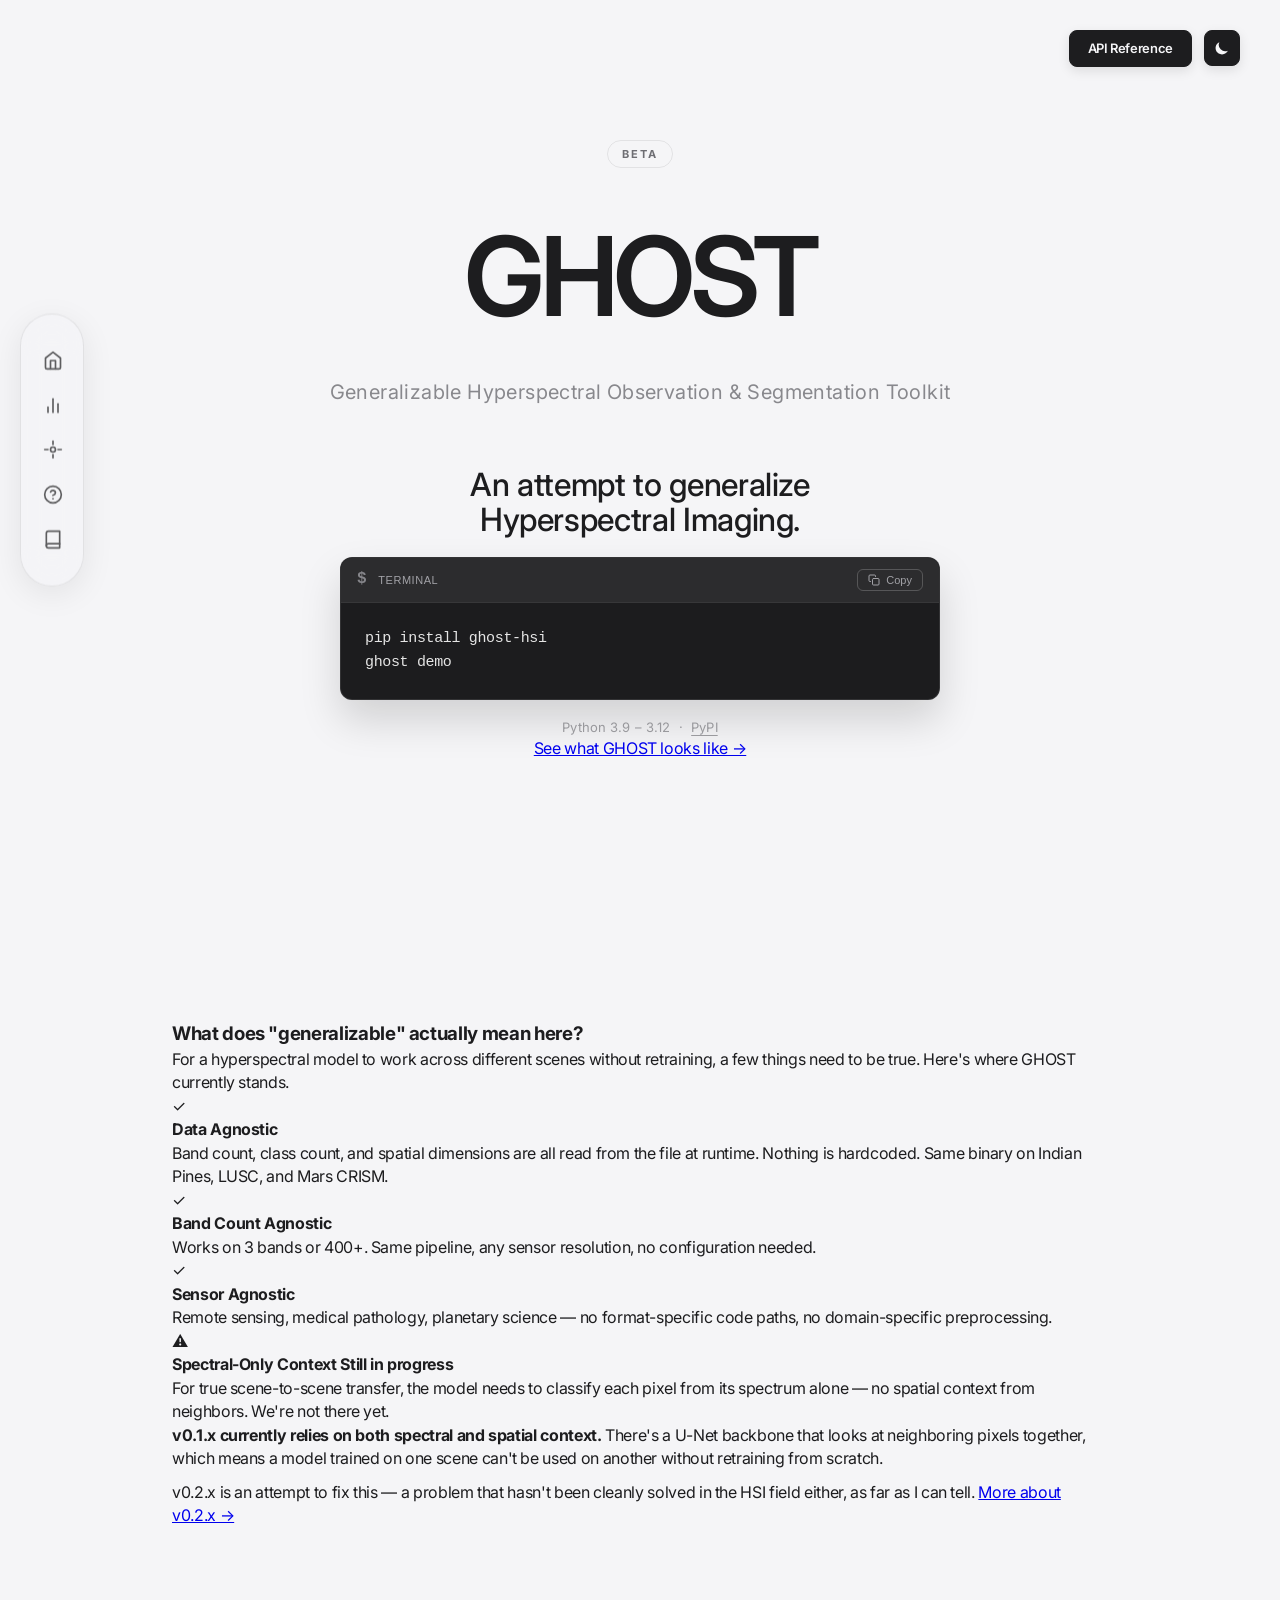
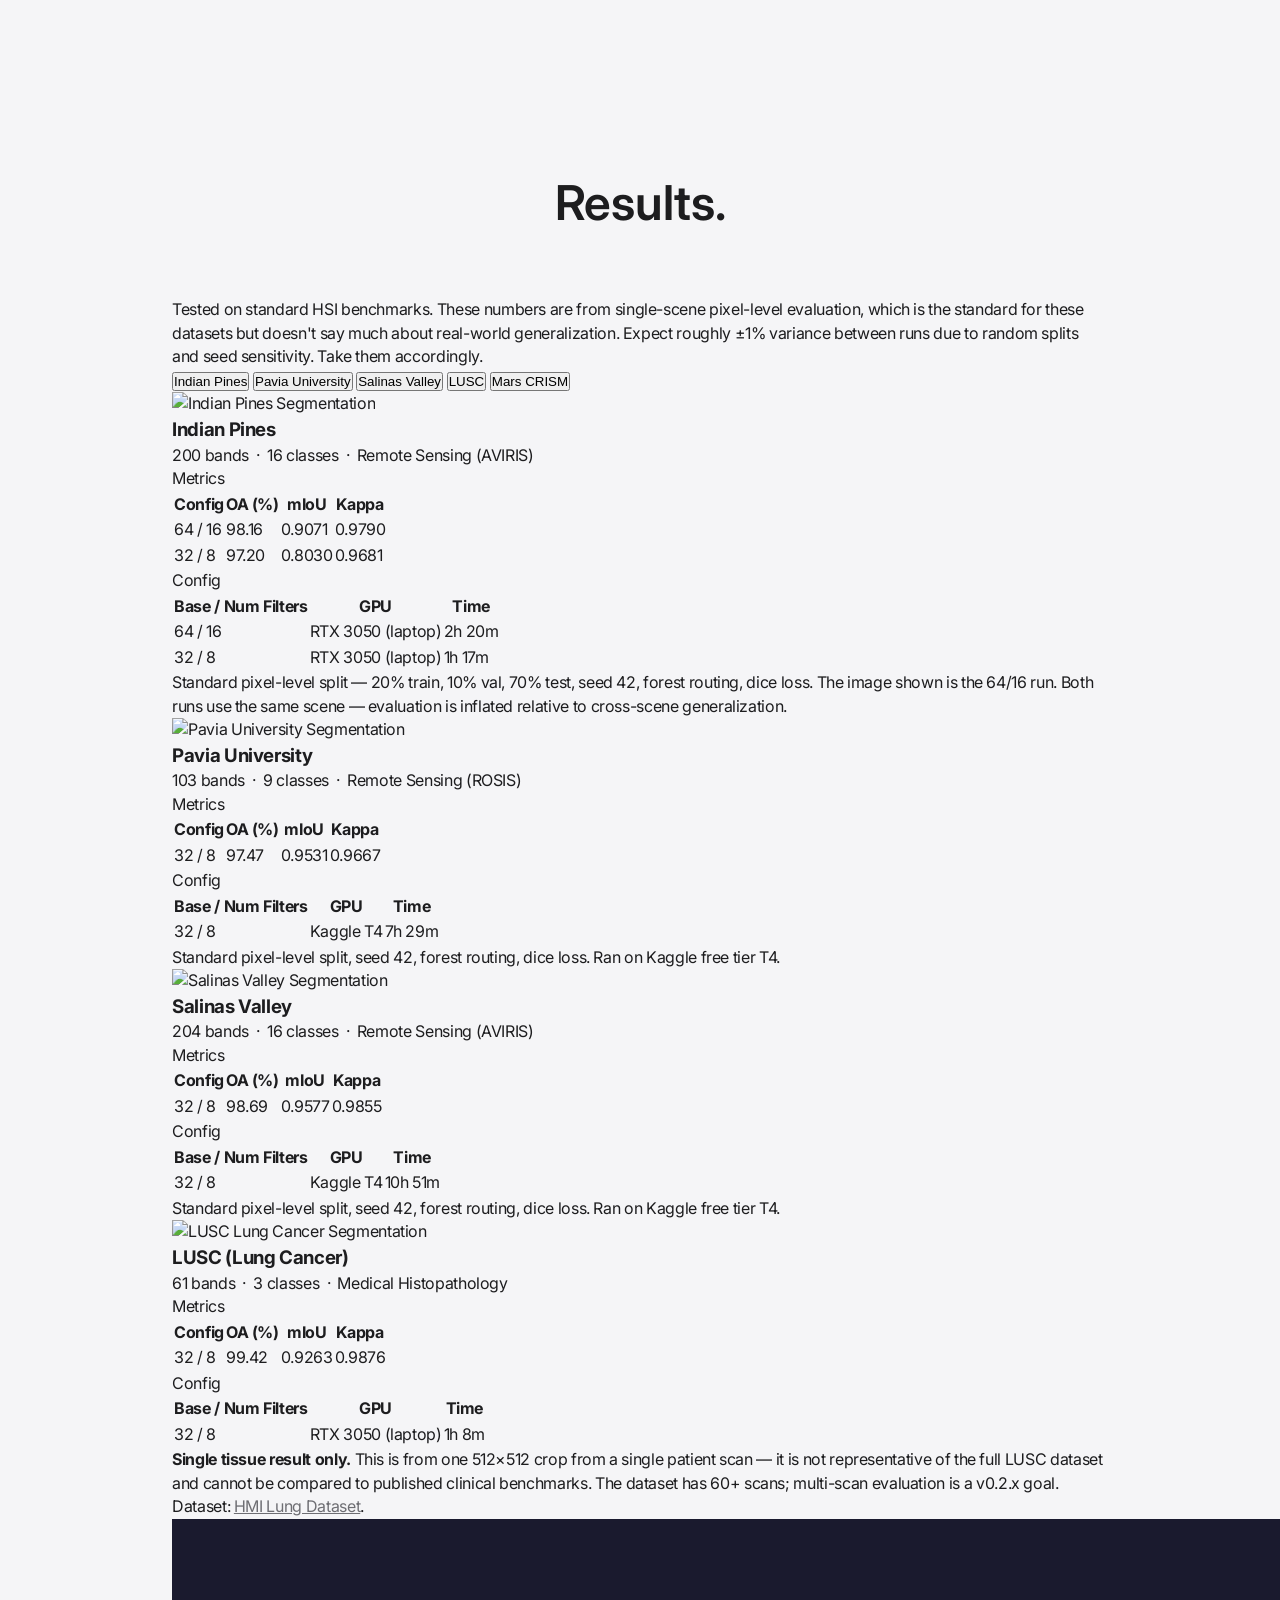
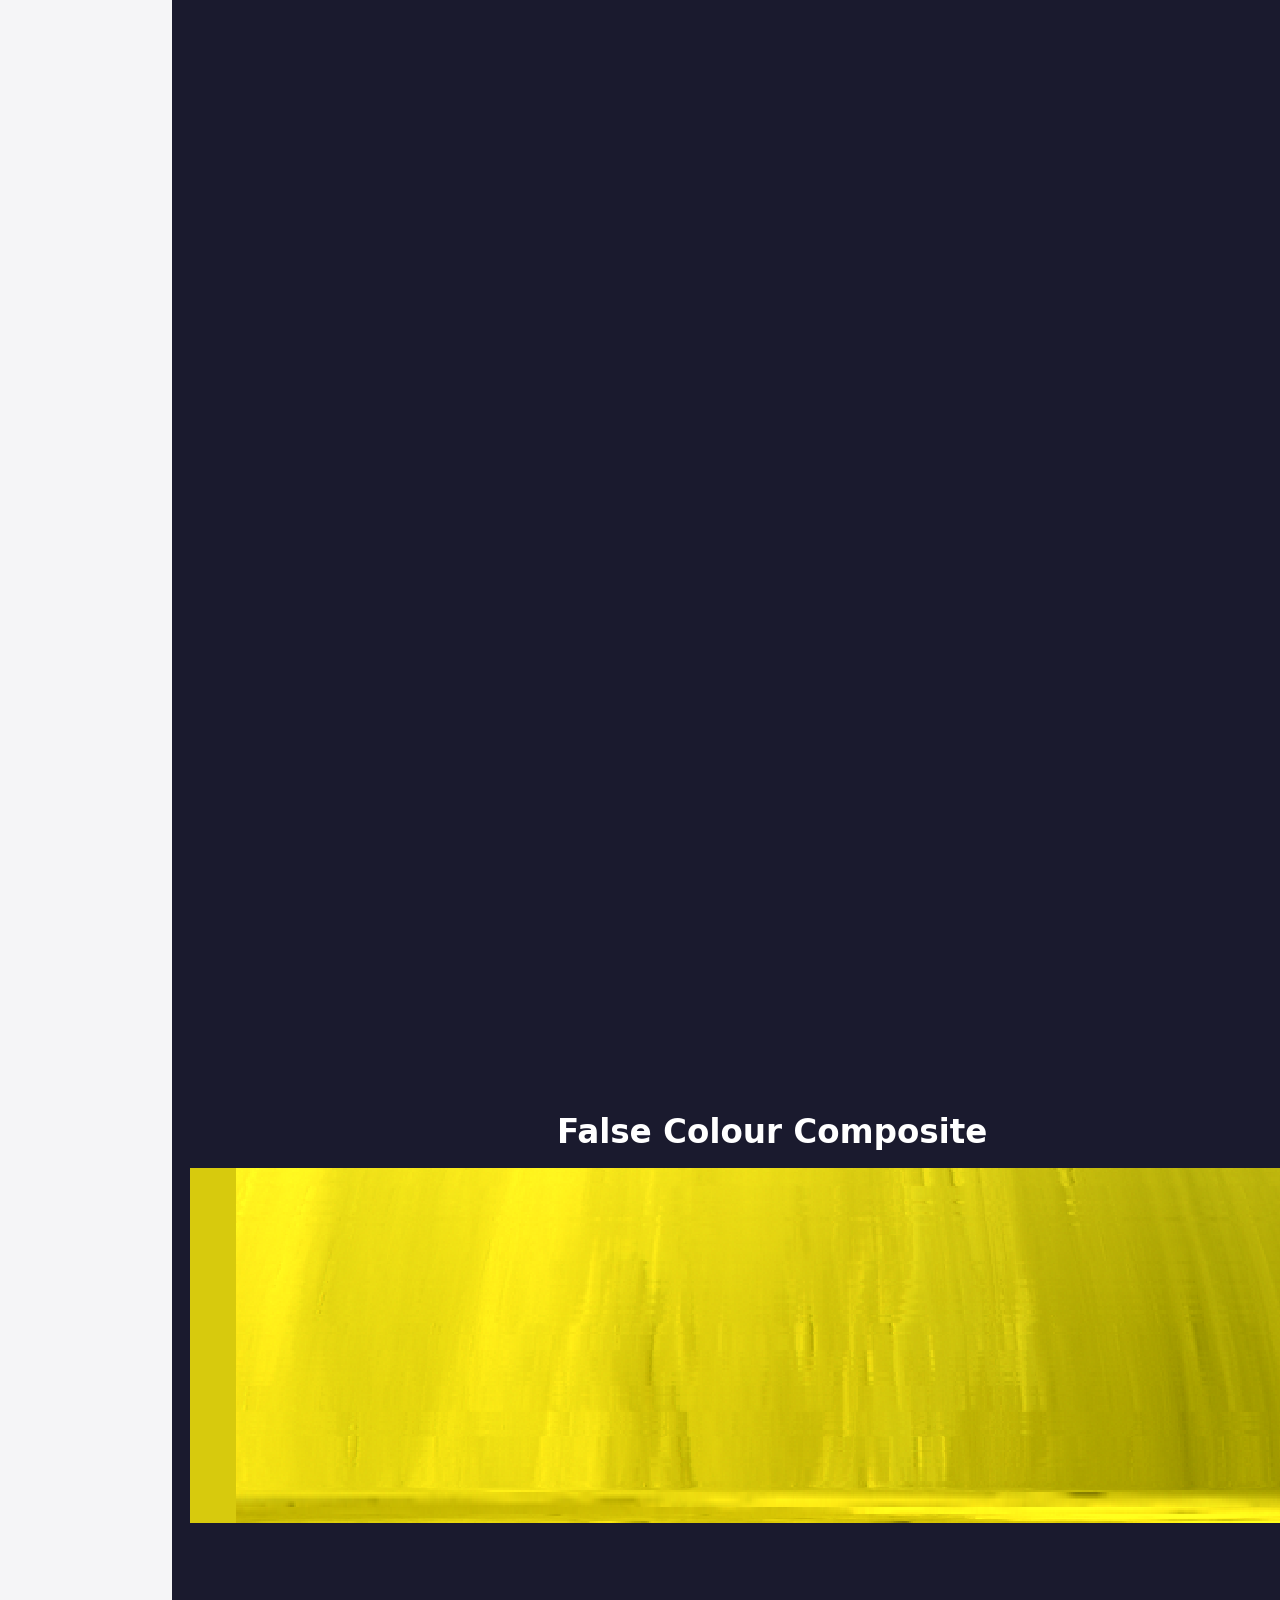
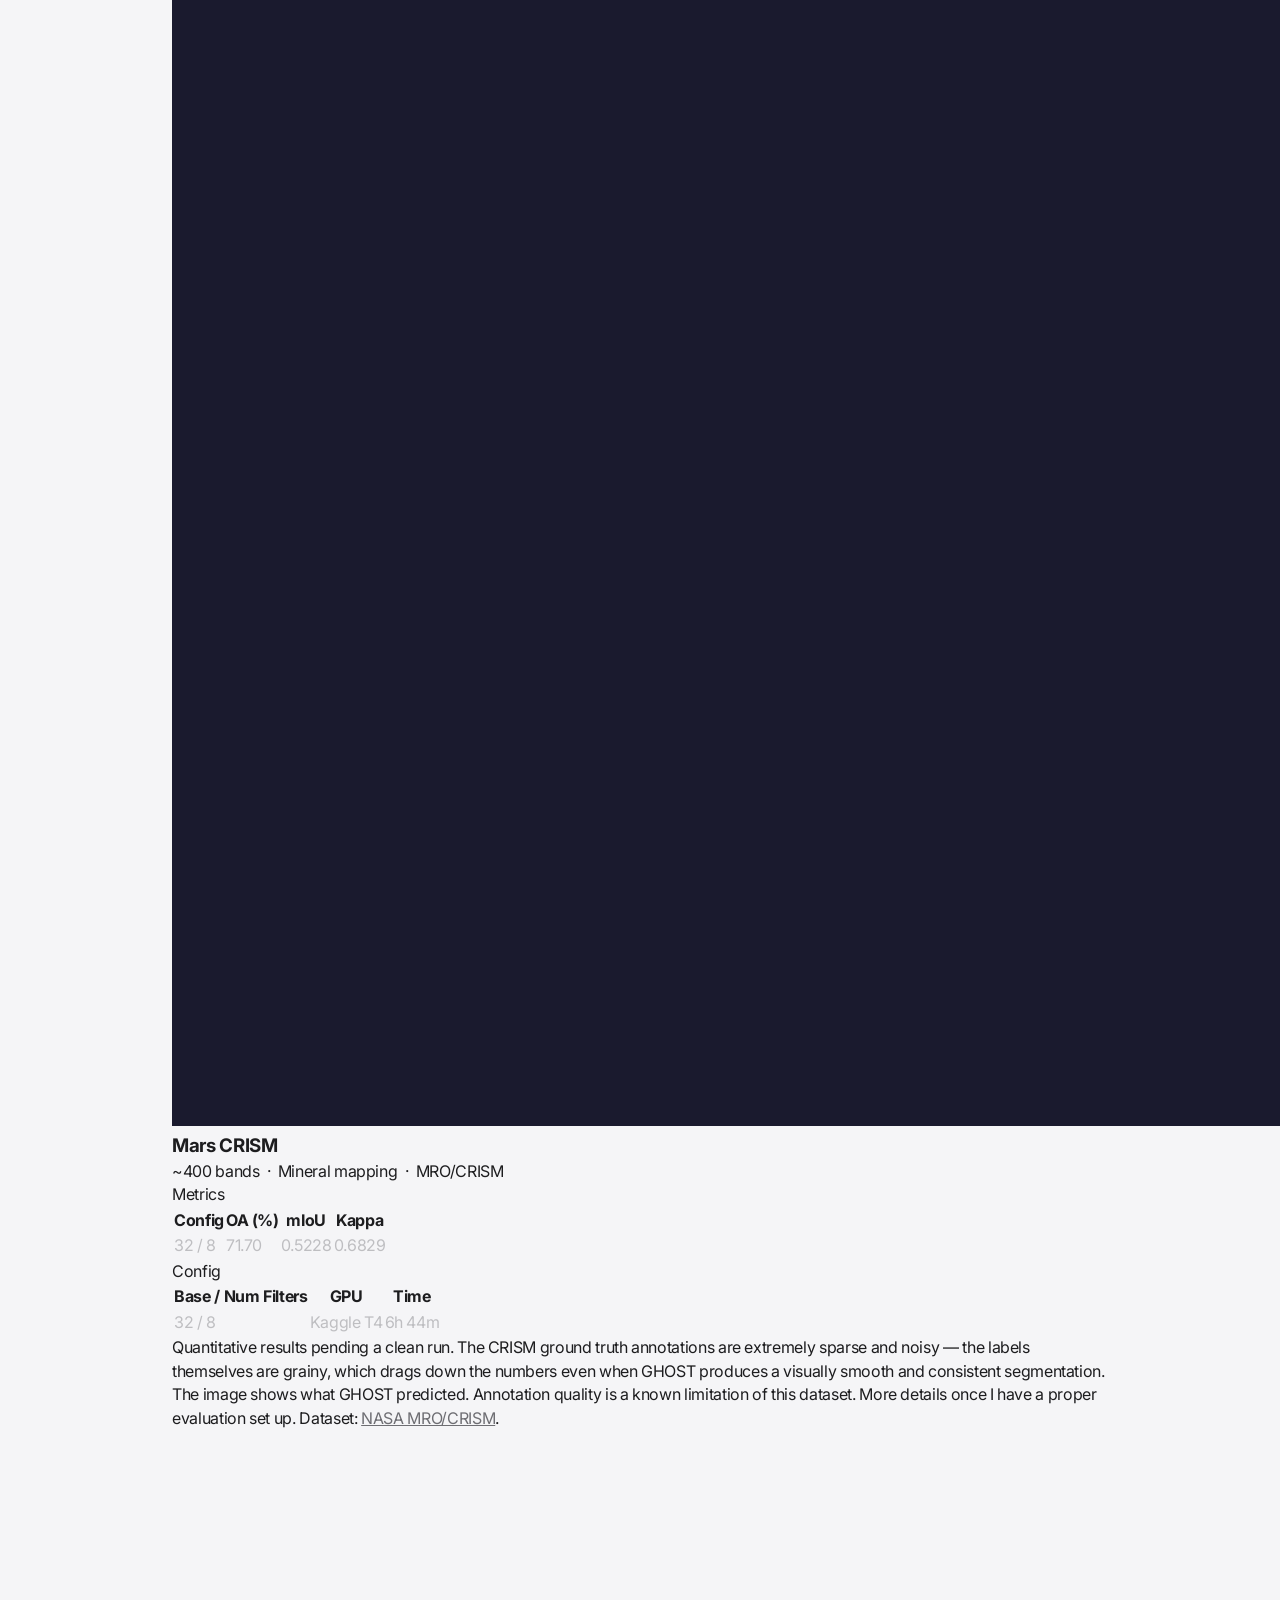
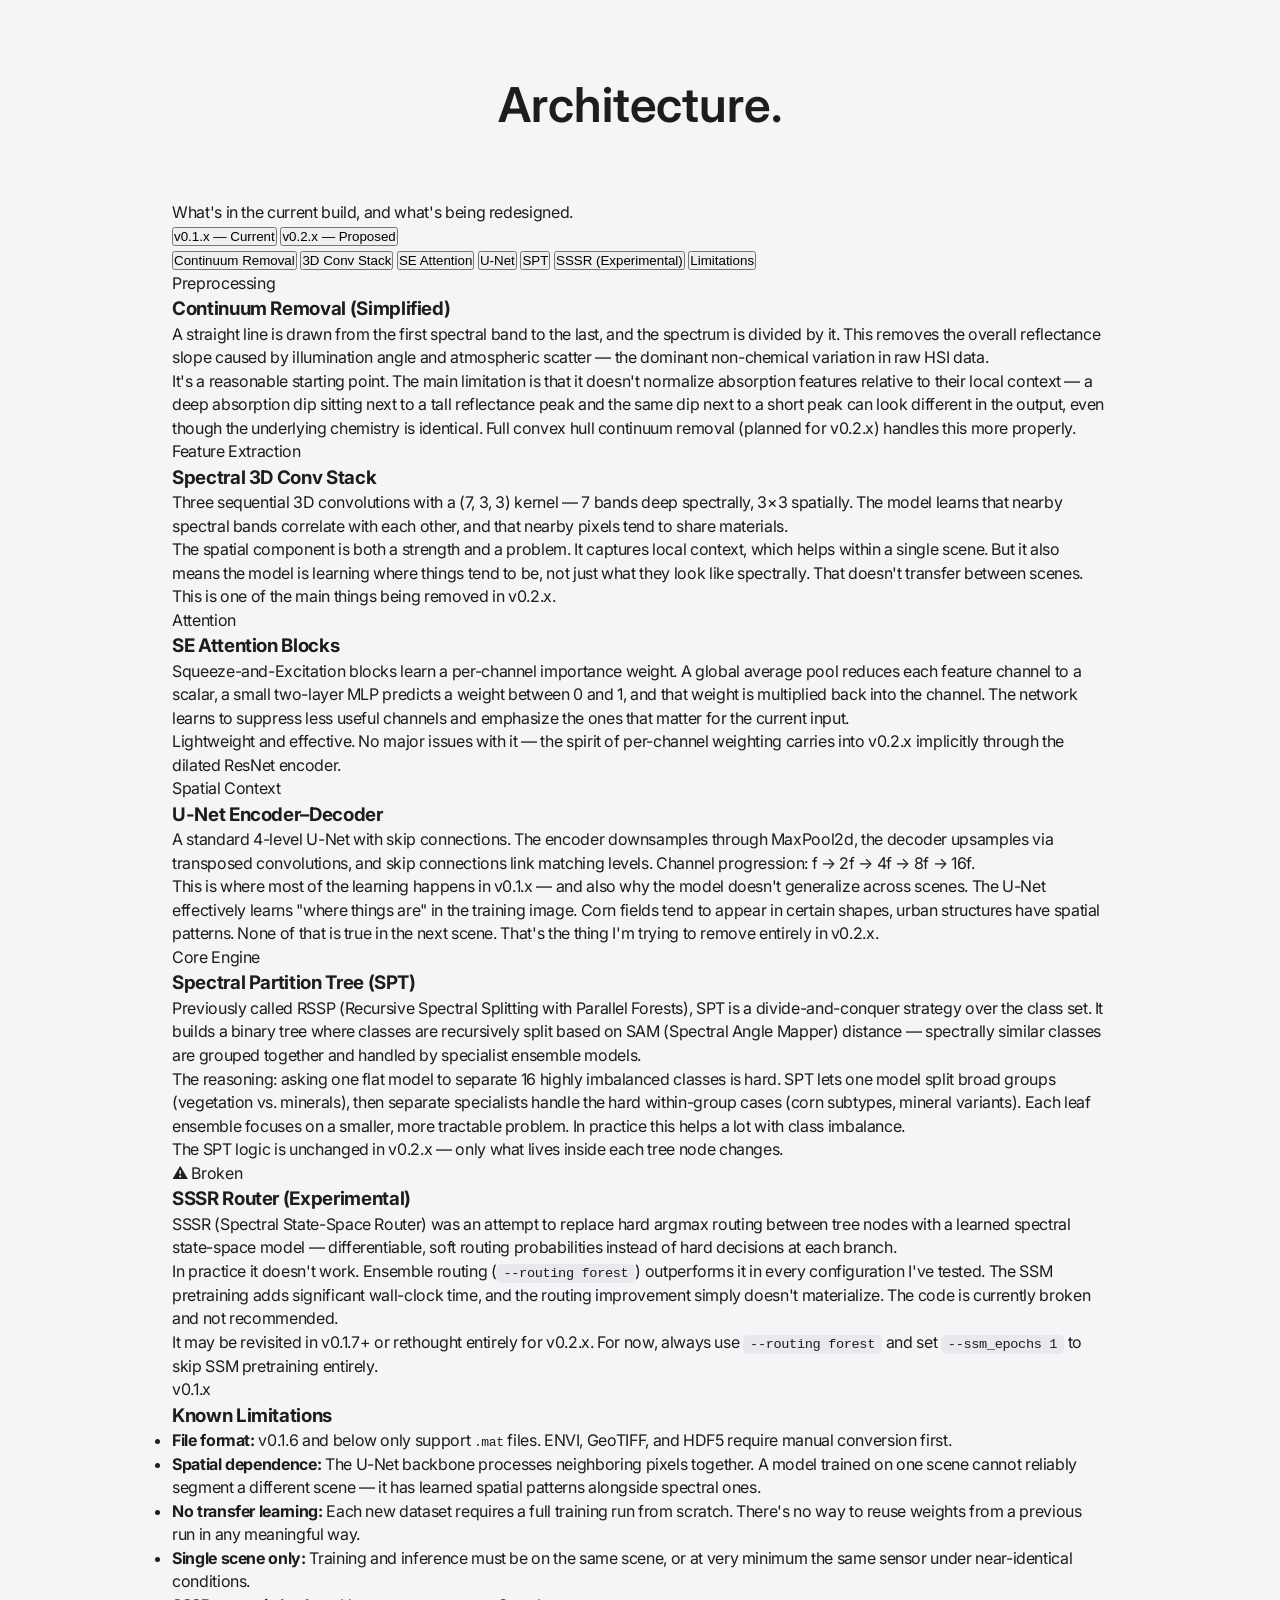
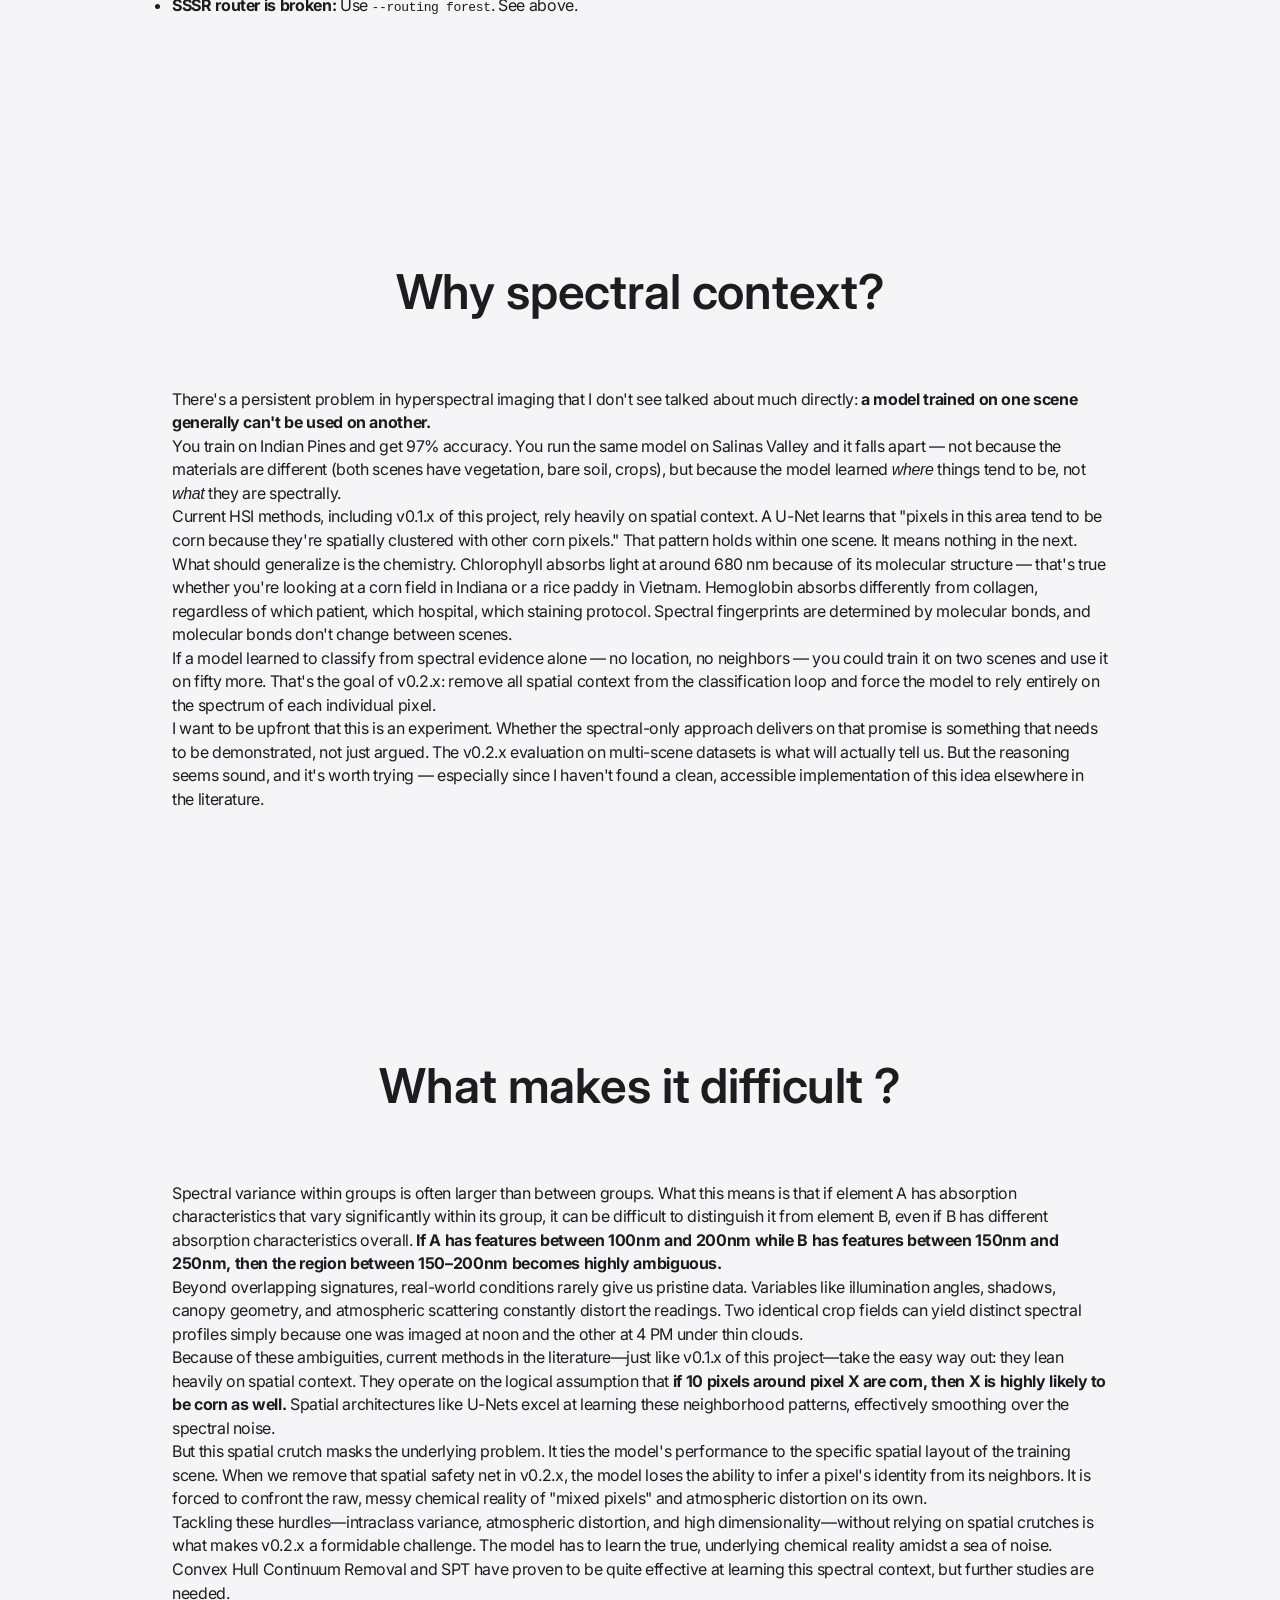
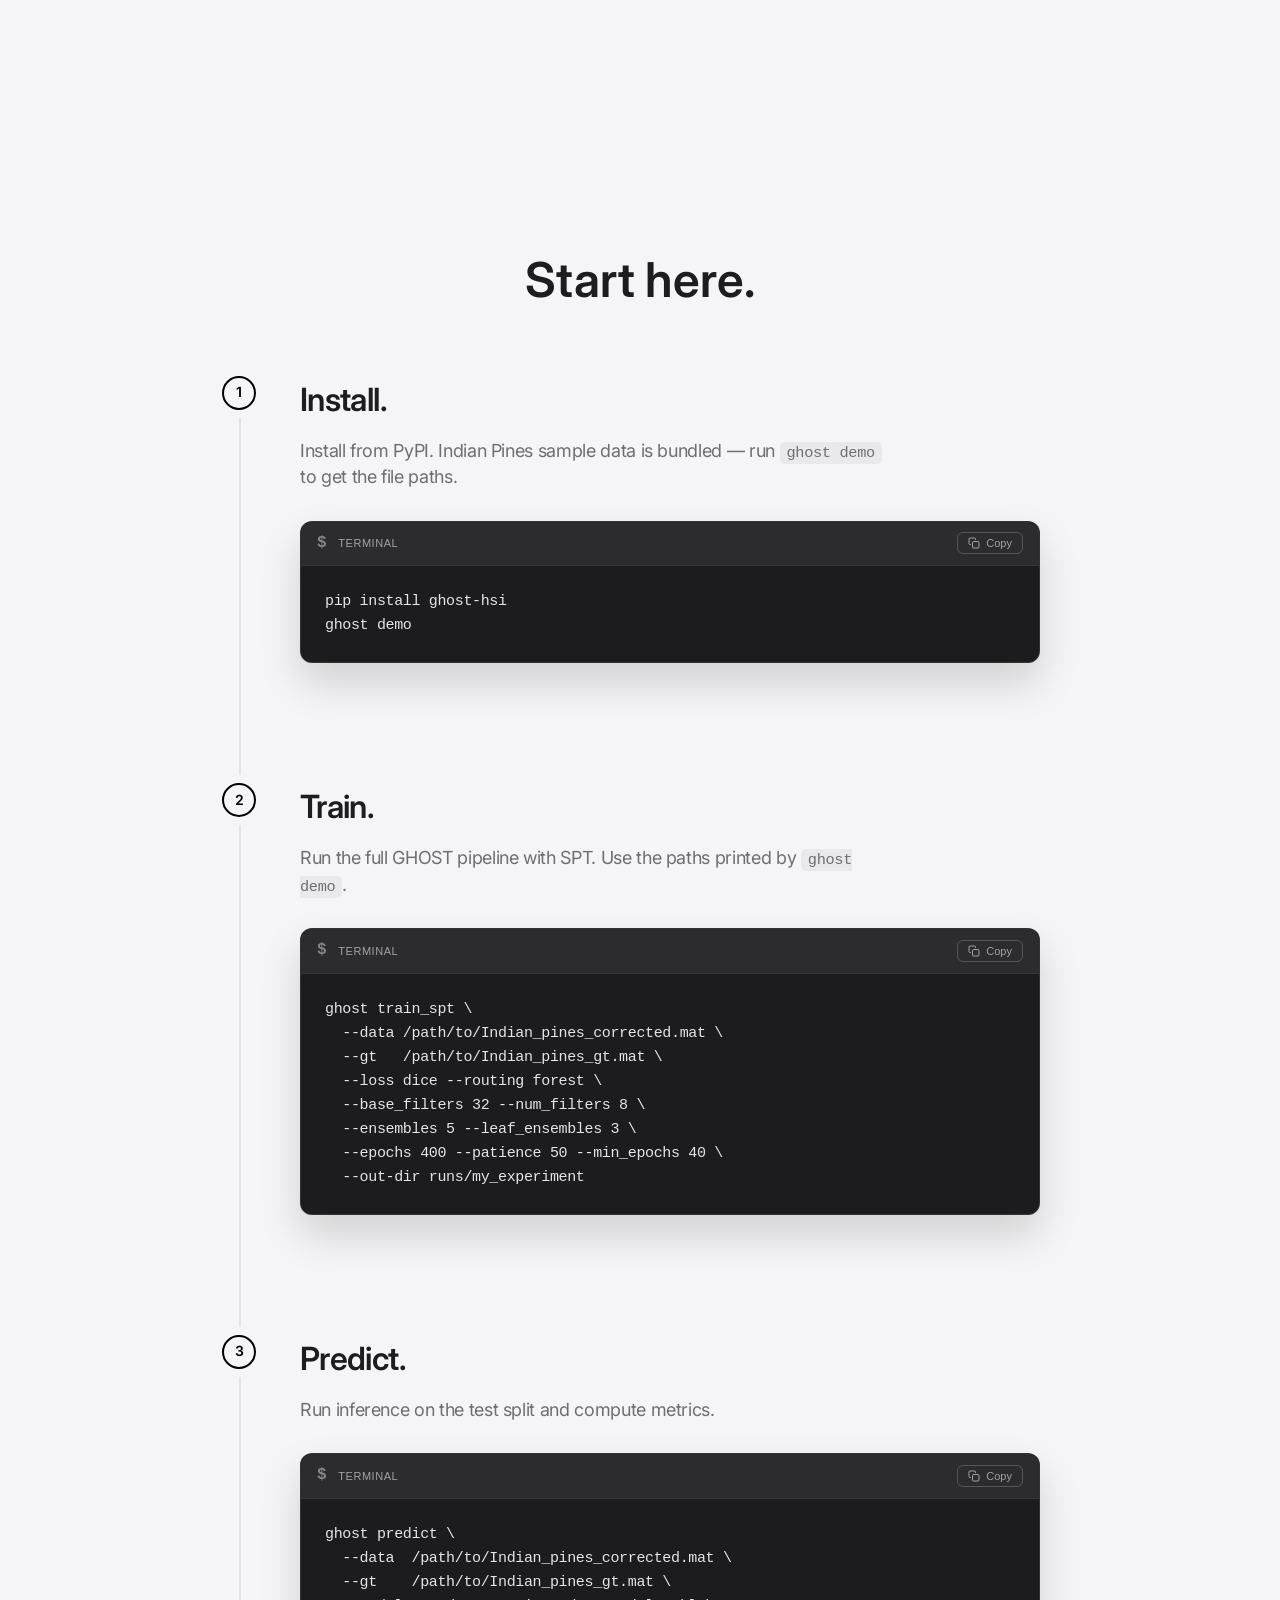
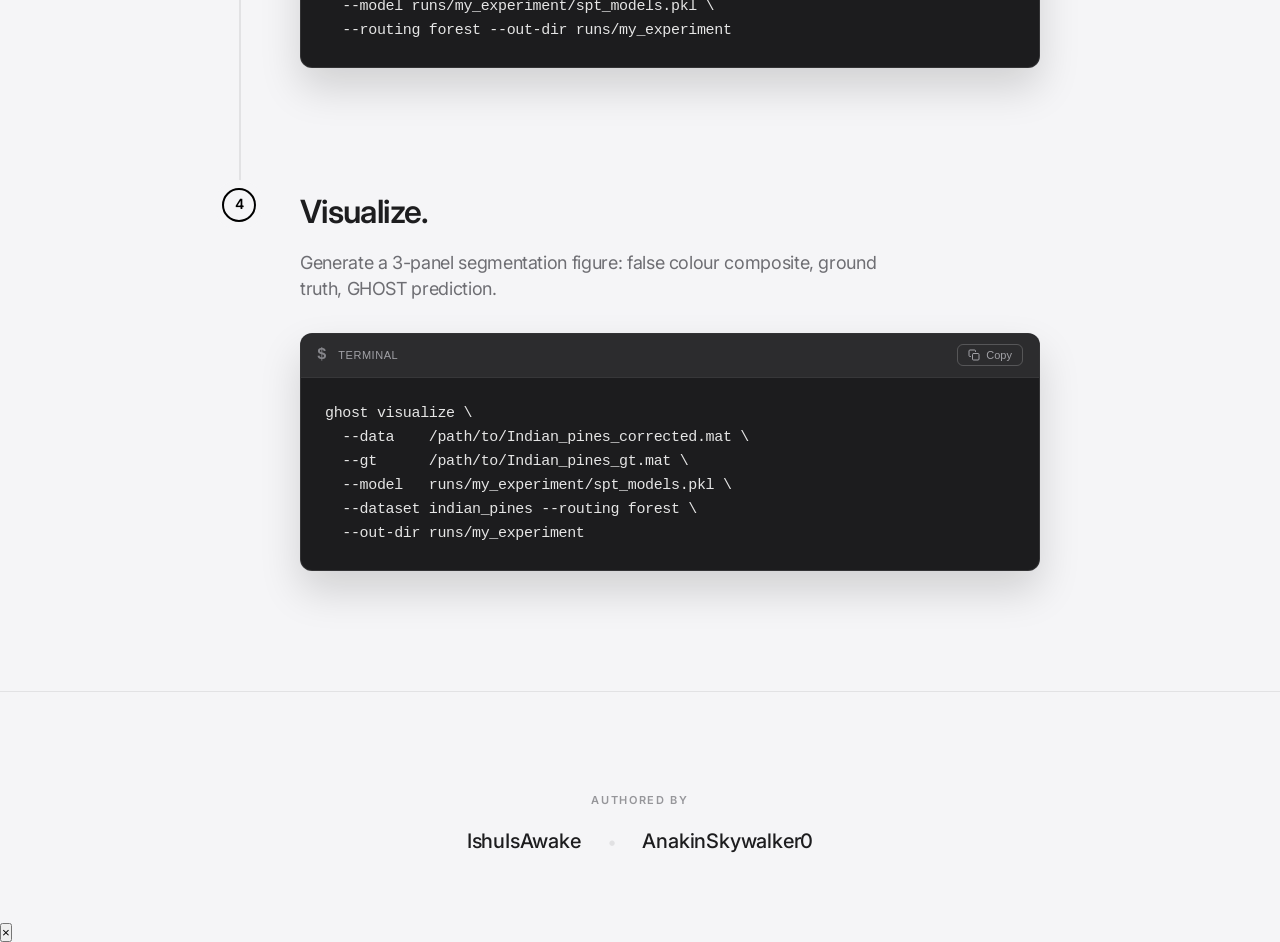
==== commit b52c7a49: "Why is spectral Context is diffuclt has been added. Version ready to be published." ====
--- a/index.html
+++ b/index.html
@@ -5,7 +5,7 @@
     <meta charset="UTF-8">
     <meta name="viewport" content="width=device-width, initial-scale=1.0">
     <title>GHOST | Hyperspectral Segmentation</title>
-    <meta name="description" content="Generalizable Hyperspectral Observation & Segmentation Toolkit. pip install ghost-hsi">
+    <meta name="description" content="GHOST — an attempt to generalize hyperspectral image segmentation. pip install ghost-hsi">
     <link rel="stylesheet" href="style.css">
 </head>
 
@@ -15,7 +15,6 @@
     </div>
 
     <div class="top-bar">
-        <a href="docs.html" class="top-btn">Documentation</a>
         <a href="api.html" class="top-btn">API Reference</a>
         <button class="top-btn-icon" id="theme-toggle" aria-label="Toggle appearance">
             <svg id="theme-toggle-dark-icon" viewBox="0 0 20 20" xmlns="http://www.w3.org/2000/svg">
@@ -36,14 +35,34 @@
             </svg>
             <span>Overview</span>
         </a>
-        <a href="#benchmarks">
+        <a href="#results">
             <svg width="20" height="20" viewBox="0 0 24 24" fill="none" stroke="currentColor" stroke-width="2"
                 stroke-linecap="round" stroke-linejoin="round">
                 <line x1="18" y1="20" x2="18" y2="10"></line>
                 <line x1="12" y1="20" x2="12" y2="4"></line>
                 <line x1="6" y1="20" x2="6" y2="14"></line>
             </svg>
-            <span>Benchmarks</span>
+            <span>Results</span>
+        </a>
+        <a href="#architecture">
+            <svg width="20" height="20" viewBox="0 0 24 24" fill="none" stroke="currentColor" stroke-width="2"
+                stroke-linecap="round" stroke-linejoin="round">
+                <circle cx="12" cy="12" r="3"></circle>
+                <line x1="12" y1="2" x2="12" y2="6"></line>
+                <line x1="12" y1="18" x2="12" y2="22"></line>
+                <line x1="2" y1="12" x2="6" y2="12"></line>
+                <line x1="18" y1="12" x2="22" y2="12"></line>
+            </svg>
+            <span>Architecture</span>
+        </a>
+        <a href="#why-spectral">
+            <svg width="20" height="20" viewBox="0 0 24 24" fill="none" stroke="currentColor" stroke-width="2"
+                stroke-linecap="round" stroke-linejoin="round">
+                <circle cx="12" cy="12" r="10"></circle>
+                <path d="M9.09 9a3 3 0 0 1 5.83 1c0 2-3 3-3 3"></path>
+                <line x1="12" y1="17" x2="12.01" y2="17"></line>
+            </svg>
+            <span>Why Spectral</span>
         </a>
         <a href="#tutorial">
             <svg width="20" height="20" viewBox="0 0 24 24" fill="none" stroke="currentColor" stroke-width="2"
@@ -53,15 +72,6 @@
             </svg>
             <span>Tutorial</span>
         </a>
-        <a href="#applications">
-            <svg width="20" height="20" viewBox="0 0 24 24" fill="none" stroke="currentColor" stroke-width="2"
-                stroke-linecap="round" stroke-linejoin="round">
-                <circle cx="12" cy="12" r="3"></circle>
-                <path d="M19.07 4.93a10 10 0 0 1 0 14.14"></path>
-                <path d="M4.93 4.93a10 10 0 0 0 0 14.14"></path>
-            </svg>
-            <span>Applications</span>
-        </a>
     </nav>
 
     <header>
@@ -69,8 +79,7 @@
             <div class="beta-badge">Beta</div>
             <h1>GHOST</h1>
             <p class="hero-subtitle">Generalizable Hyperspectral Observation &amp; Segmentation Toolkit</p>
-            <p class="hero-tagline">Hyperspectral Intelligence out of the box.</p>
-            <p class="hero-features">No PCA &bull; No fine&#8209;tuning &bull; No augmentation &bull; Data&#8209;agnostic</p>
+            <p class="hero-tagline">An attempt to generalize<br>Hyperspectral Imaging.</p>
             <div class="terminal-window hero-terminal">
                 <div class="terminal-header">
                     <div class="terminal-controls">
@@ -89,132 +98,469 @@
                 <pre><code id="hero-install-code">pip install ghost-hsi
 ghost demo</code></pre>
             </div>
-            <p class="platform-notice">Linux only &nbsp;&middot;&nbsp; Python 3.9–3.12 &nbsp;&middot;&nbsp; <a href="https://pypi.org/project/ghost-hsi/" target="_blank">PyPI</a></p>
+            <p class="platform-notice">Python 3.9 &ndash; 3.12 &nbsp;&middot;&nbsp; <a href="https://pypi.org/project/ghost-hsi/" target="_blank">PyPI</a></p>
+            <!-- GHOST currently supports Python 3.9, 3.10, 3.11, and 3.12.
+                 Python 3.13+ is not yet tested. Older versions are not supported. -->
+            <a class="logs-peek-btn" href="ghost_ip_logs.html" target="_blank" rel="noopener">See what GHOST looks like &rarr;</a>
         </div>
     </header>
 
     <div class="container">
 
-        <section id="benchmarks">
-            <h2 class="section-title reveal">Performance Benchmarks.</h2>
-            <div class="table-container reveal">
-                <table class="benchmark-table">
-                    <thead>
-                        <tr>
-                            <th>Dataset</th>
-                            <th>Config</th>
-                            <th>OA (%)</th>
-                            <th>mIoU</th>
-                            <th>Dice</th>
-                            <th>Kappa</th>
-                            <th>Time</th>
-                        </tr>
-                    </thead>
-                    <tbody>
-                        <tr>
-                            <td class="dataset-name">Indian Pines</td>
-                            <td>32 base / 8 filters</td>
-                            <td>97.55</td>
-                            <td>0.8027</td>
-                            <td>0.8391</td>
-                            <td>0.9721</td>
-                            <td>77m</td>
-                        </tr>
-                        <tr>
-                            <td class="dataset-name">Indian Pines</td>
-                            <td>64 base / 32 filters</td>
-                            <td>97.52</td>
-                            <td>0.8593</td>
-                            <td>0.9038</td>
-                            <td>0.9717</td>
-                            <td>6h 2m</td>
-                        </tr>
-                        <tr class="pending-row">
-                            <td class="dataset-name">Salinas Valley</td>
-                            <td>—</td>
-                            <td>—</td>
-                            <td>—</td>
-                            <td>—</td>
-                            <td>—</td>
-                            <td>—</td>
-                        </tr>
-                        <tr class="pending-row">
-                            <td class="dataset-name">Pavia University</td>
-                            <td>—</td>
-                            <td>—</td>
-                            <td>—</td>
-                            <td>—</td>
-                            <td>—</td>
-                            <td>—</td>
-                        </tr>
-                    </tbody>
-                </table>
-            </div>
-            <p class="table-note reveal">Tested on an NVIDIA RTX 3050 (6&thinsp;GB VRAM) &nbsp;&middot;&nbsp; <code>--train_ratio 0.2 --val_ratio 0.1 --seed 42</code>, forest routing. Standard benchmark datasets available from the <a href="http://www.ehu.eus/ccwintco/index.php/Hyperspectral_Remote_Sensing_Scenes" target="_blank" style="color:var(--text-secondary); text-decoration:underline;">GIC group at UPV/EHU</a>. Salinas Valley and Pavia University pending re-run.</p>
+        <!-- Generalizability Box -->
+        <section id="generalizability">
+            <div class="gen-box reveal">
+                <h3 class="gen-title">What does "generalizable" actually mean here?</h3>
+                <p class="gen-intro">For a hyperspectral model to work across different scenes without retraining, a few things need to be true. Here's where GHOST currently stands.</p>
+                <div class="gen-checklist">
+                    <div class="gen-item gen-checked">
+                        <span class="gen-icon">&#10003;</span>
+                        <div class="gen-item-text">
+                            <strong>Data Agnostic</strong>
+                            <p>Band count, class count, and spatial dimensions are all read from the file at runtime. Nothing is hardcoded. Same binary on Indian Pines, LUSC, and Mars CRISM.</p>
+                        </div>
+                    </div>
+                    <div class="gen-item gen-checked">
+                        <span class="gen-icon">&#10003;</span>
+                        <div class="gen-item-text">
+                            <strong>Band Count Agnostic</strong>
+                            <p>Works on 3 bands or 400+. Same pipeline, any sensor resolution, no configuration needed.</p>
+                        </div>
+                    </div>
+                    <div class="gen-item gen-checked">
+                        <span class="gen-icon">&#10003;</span>
+                        <div class="gen-item-text">
+                            <strong>Sensor Agnostic</strong>
+                            <p>Remote sensing, medical pathology, planetary science — no format-specific code paths, no domain-specific preprocessing.</p>
+                        </div>
+                    </div>
+                    <div class="gen-item gen-warning">
+                        <span class="gen-icon">&#9888;</span>
+                        <div class="gen-item-text">
+                            <strong>Spectral-Only Context <span class="gen-wip-badge">Still in progress</span></strong>
+                            <p>For true scene-to-scene transfer, the model needs to classify each pixel from its spectrum alone — no spatial context from neighbors. We're not there yet.</p>
+                        </div>
+                    </div>
+                </div>
+                <div class="gen-footer-note">
+                    <p><strong>v0.1.x currently relies on both spectral and spatial context.</strong> There's a U-Net backbone that looks at neighboring pixels together, which means a model trained on one scene can't be used on another without retraining from scratch.</p>
+                    <p style="margin-top: 10px;">v0.2.x is an attempt to fix this — a problem that hasn't been cleanly solved in the HSI field either, as far as I can tell. <a href="#architecture" class="gen-v2-link" id="goto-v2">More about v0.2.x &rarr;</a></p>
+                </div>
+            </div>
         </section>
 
-        <section id="applications">
-            <h2 class="section-title reveal">Field Deployment.</h2>
-            <div class="apps-grid">
-                <div class="app-card reveal">
-                    <div class="app-image">
-                        <img src="assets/images/LUSC_segmentation.png" alt="LUSC Lung Cancer Segmentation" style="object-position: center;">
-                    </div>
-                    <div class="app-info">
-                        <div class="app-badge">Medical Pathology</div>
-                        <h3>Lung Cancer (LUSC).</h3>
-                        <p>Applied to lung squamous cell carcinoma hyperspectral pathology slides. GHOST segments tissue regions across 61 spectral bands — the same binary trained on remote sensing data, zero re-configuration.</p>
-                        <a href="https://github.com/Intelligent-Imaging-Center/HMILungDataset" target="_blank" class="app-link-btn">View Dataset &rarr;</a>
-                    </div>
-                </div>
-                <div class="app-card reveal">
-                    <div class="app-image">
-                        <img src="assets/images/Crism.png" alt="Mars CRISM Mineral Map">
-                    </div>
-                    <div class="app-info">
-                        <div class="app-badge">Remote Sensing</div>
-                        <h3>Mars CRISM.</h3>
-                        <p>Mineralogical mapping of the Martian surface from MRO CRISM data. GHOST identifies phyllosilicates, olivine, and carbonates — revealing the aqueous history of the Red Planet.</p>
-                        <a href="https://science.nasa.gov/resource/crism-exploring-the-geology-of-mars/" target="_blank" class="app-link-btn">Learn More &rarr;</a>
-                    </div>
+        <!-- Results Section -->
+        <section id="results">
+            <h2 class="section-title reveal">Results.</h2>
+            <p class="section-subtitle reveal">Tested on standard HSI benchmarks. These numbers are from single-scene pixel-level evaluation, which is the standard for these datasets but doesn't say much about real-world generalization. Expect roughly &plusmn;1% variance between runs due to random splits and seed sensitivity. Take them accordingly.</p>
+
+            <div class="dataset-tabs reveal">
+                <div class="dataset-tab-buttons">
+                    <button class="ds-tab-btn active" data-tab="indian-pines">Indian Pines</button>
+                    <button class="ds-tab-btn" data-tab="pavia">Pavia University</button>
+                    <button class="ds-tab-btn" data-tab="salinas">Salinas Valley</button>
+                    <button class="ds-tab-btn" data-tab="lusc">LUSC</button>
+                    <button class="ds-tab-btn" data-tab="crism">Mars CRISM</button>
+                </div>
+
+                <div class="dataset-tab-content">
+
+                    <!-- Indian Pines -->
+                    <div class="ds-tab-panel active" id="tab-indian-pines">
+                        <div class="ds-layout">
+                            <div class="ds-image-container ds-img-trigger" data-src="assets/images/IndianPines_highfilters.png" title="Click to enlarge">
+                                <img src="assets/images/IndianPines_highfilters.png" alt="Indian Pines Segmentation">
+                            </div>
+                            <div class="ds-info">
+                                <h3>Indian Pines</h3>
+                                <p class="ds-meta">200 bands &nbsp;&middot;&nbsp; 16 classes &nbsp;&middot;&nbsp; Remote Sensing (AVIRIS)</p>
+
+                                <p class="ds-table-label">Metrics</p>
+                                <div class="ds-table-wrap">
+                                    <table class="ds-table">
+                                        <thead>
+                                            <tr><th>Config</th><th>OA (%)</th><th>mIoU</th><th>Kappa</th></tr>
+                                        </thead>
+                                        <tbody>
+                                            <tr><td>64 / 16</td><td>98.16</td><td>0.9071</td><td>0.9790</td></tr>
+                                            <tr><td>32 / 8</td><td>97.20</td><td>0.8030</td><td>0.9681</td></tr>
+                                        </tbody>
+                                    </table>
+                                </div>
+
+                                <p class="ds-table-label">Config</p>
+                                <div class="ds-table-wrap">
+                                    <table class="ds-table">
+                                        <thead>
+                                            <tr><th>Base / Num Filters</th><th>GPU</th><th>Time</th></tr>
+                                        </thead>
+                                        <tbody>
+                                            <tr><td>64 / 16</td><td>RTX 3050 (laptop)</td><td>2h 20m</td></tr>
+                                            <tr><td>32 / 8</td><td>RTX 3050 (laptop)</td><td>1h 17m</td></tr>
+                                        </tbody>
+                                    </table>
+                                </div>
+
+                                <p class="ds-note">Standard pixel-level split — 20% train, 10% val, 70% test, seed 42, forest routing, dice loss. The image shown is the 64/16 run. Both runs use the same scene — evaluation is inflated relative to cross-scene generalization.</p>
+                            </div>
+                        </div>
+                    </div>
+
+                    <!-- Pavia University -->
+                    <div class="ds-tab-panel" id="tab-pavia">
+                        <div class="ds-layout">
+                            <div class="ds-image-container ds-img-trigger" data-src="assets/images/pavia_segmentation.png" title="Click to enlarge">
+                                <img src="assets/images/pavia_segmentation.png" alt="Pavia University Segmentation">
+                            </div>
+                            <div class="ds-info">
+                                <h3>Pavia University</h3>
+                                <p class="ds-meta">103 bands &nbsp;&middot;&nbsp; 9 classes &nbsp;&middot;&nbsp; Remote Sensing (ROSIS)</p>
+
+                                <p class="ds-table-label">Metrics</p>
+                                <div class="ds-table-wrap">
+                                    <table class="ds-table">
+                                        <thead>
+                                            <tr><th>Config</th><th>OA (%)</th><th>mIoU</th><th>Kappa</th></tr>
+                                        </thead>
+                                        <tbody>
+                                            <tr><td>32 / 8</td><td>97.47</td><td>0.9531</td><td>0.9667</td></tr>
+                                        </tbody>
+                                    </table>
+                                </div>
+
+                                <p class="ds-table-label">Config</p>
+                                <div class="ds-table-wrap">
+                                    <table class="ds-table">
+                                        <thead>
+                                            <tr><th>Base / Num Filters</th><th>GPU</th><th>Time</th></tr>
+                                        </thead>
+                                        <tbody>
+                                            <tr><td>32 / 8</td><td>Kaggle T4</td><td>7h 29m</td></tr>
+                                        </tbody>
+                                    </table>
+                                </div>
+
+                                <p class="ds-note">Standard pixel-level split, seed 42, forest routing, dice loss. Ran on Kaggle free tier T4.</p>
+                            </div>
+                        </div>
+                    </div>
+
+                    <!-- Salinas Valley -->
+                    <div class="ds-tab-panel" id="tab-salinas">
+                        <div class="ds-layout">
+                            <div class="ds-image-container ds-img-trigger" data-src="assets/images/salinas_Segmentation.png" title="Click to enlarge">
+                                <img src="assets/images/salinas_Segmentation.png" alt="Salinas Valley Segmentation">
+                            </div>
+                            <div class="ds-info">
+                                <h3>Salinas Valley</h3>
+                                <p class="ds-meta">204 bands &nbsp;&middot;&nbsp; 16 classes &nbsp;&middot;&nbsp; Remote Sensing (AVIRIS)</p>
+
+                                <p class="ds-table-label">Metrics</p>
+                                <div class="ds-table-wrap">
+                                    <table class="ds-table">
+                                        <thead>
+                                            <tr><th>Config</th><th>OA (%)</th><th>mIoU</th><th>Kappa</th></tr>
+                                        </thead>
+                                        <tbody>
+                                            <tr><td>32 / 8</td><td>98.69</td><td>0.9577</td><td>0.9855</td></tr>
+                                        </tbody>
+                                    </table>
+                                </div>
+
+                                <p class="ds-table-label">Config</p>
+                                <div class="ds-table-wrap">
+                                    <table class="ds-table">
+                                        <thead>
+                                            <tr><th>Base / Num Filters</th><th>GPU</th><th>Time</th></tr>
+                                        </thead>
+                                        <tbody>
+                                            <tr><td>32 / 8</td><td>Kaggle T4</td><td>10h 51m</td></tr>
+                                        </tbody>
+                                    </table>
+                                </div>
+
+                                <p class="ds-note">Standard pixel-level split, seed 42, forest routing, dice loss. Ran on Kaggle free tier T4.</p>
+                            </div>
+                        </div>
+                    </div>
+
+                    <!-- LUSC -->
+                    <div class="ds-tab-panel" id="tab-lusc">
+                        <div class="ds-layout">
+                            <div class="ds-image-container ds-img-trigger" data-src="assets/images/segmentation_forest.png" title="Click to enlarge">
+                                <img src="assets/images/segmentation_forest.png" alt="LUSC Lung Cancer Segmentation">
+                            </div>
+                            <div class="ds-info">
+                                <h3>LUSC (Lung Cancer)</h3>
+                                <p class="ds-meta">61 bands &nbsp;&middot;&nbsp; 3 classes &nbsp;&middot;&nbsp; Medical Histopathology</p>
+
+                                <p class="ds-table-label">Metrics</p>
+                                <div class="ds-table-wrap">
+                                    <table class="ds-table">
+                                        <thead>
+                                            <tr><th>Config</th><th>OA (%)</th><th>mIoU</th><th>Kappa</th></tr>
+                                        </thead>
+                                        <tbody>
+                                            <tr><td>32 / 8</td><td>99.42</td><td>0.9263</td><td>0.9876</td></tr>
+                                        </tbody>
+                                    </table>
+                                </div>
+
+                                <p class="ds-table-label">Config</p>
+                                <div class="ds-table-wrap">
+                                    <table class="ds-table">
+                                        <thead>
+                                            <tr><th>Base / Num Filters</th><th>GPU</th><th>Time</th></tr>
+                                        </thead>
+                                        <tbody>
+                                            <tr><td>32 / 8</td><td>RTX 3050 (laptop)</td><td>1h 8m</td></tr>
+                                        </tbody>
+                                    </table>
+                                </div>
+
+                                <p class="ds-note"><strong>Single tissue result only.</strong> This is from one 512&times;512 crop from a single patient scan — it is not representative of the full LUSC dataset and cannot be compared to published clinical benchmarks. The dataset has 60+ scans; multi-scan evaluation is a v0.2.x goal. Dataset: <a href="https://github.com/Intelligent-Imaging-Center/HMILungDataset" target="_blank" style="color:var(--text-secondary);text-decoration:underline;">HMI Lung Dataset</a>.</p>
+                            </div>
+                        </div>
+                    </div>
+
+                    <!-- Mars CRISM -->
+                    <div class="ds-tab-panel" id="tab-crism">
+                        <div class="ds-layout">
+                            <div class="ds-image-container ds-img-trigger" data-src="assets/images/Crism.png" title="Click to enlarge">
+                                <img src="assets/images/Crism.png" alt="Mars CRISM Mineral Mapping">
+                            </div>
+                            <div class="ds-info">
+                                <h3>Mars CRISM</h3>
+                                <p class="ds-meta">~400 bands &nbsp;&middot;&nbsp; Mineral mapping &nbsp;&middot;&nbsp; MRO/CRISM</p>
+
+                                <p class="ds-table-label">Metrics</p>
+                                <div class="ds-table-wrap">
+                                    <table class="ds-table">
+                                        <thead>
+                                            <tr><th>Config</th><th>OA (%)</th><th>mIoU</th><th>Kappa</th></tr>
+                                        </thead>
+                                        <tbody>
+                                            <tr class="pending-row"><td>32 / 8</td><td>71.70</td><td>0.5228</td><td>0.6829</td></tr>
+                                        </tbody>
+                                    </table>
+                                </div>
+
+                                <p class="ds-table-label">Config</p>
+                                <div class="ds-table-wrap">
+                                    <table class="ds-table">
+                                        <thead>
+                                            <tr><th>Base / Num Filters</th><th>GPU</th><th>Time</th></tr>
+                                        </thead>
+                                        <tbody>
+                                            <tr class="pending-row"><td>32 / 8</td><td>Kaggle T4</td><td>6h 44m</td></tr>
+                                        </tbody>
+                                    </table>
+                                </div>
+
+                                <p class="ds-note">Quantitative results pending a clean run. The CRISM ground truth annotations are extremely sparse and noisy — the labels themselves are grainy, which drags down the numbers even when GHOST produces a visually smooth and consistent segmentation. The image shows what GHOST predicted. Annotation quality is a known limitation of this dataset. More details once I have a proper evaluation set up. Dataset: <a href="https://science.nasa.gov/resource/crism-exploring-the-geology-of-mars/" target="_blank" style="color:var(--text-secondary);text-decoration:underline;">NASA MRO/CRISM</a>.</p>
+                            </div>
+                        </div>
+                    </div>
+
                 </div>
             </div>
         </section>
 
-        <section id="architecture-detail">
-            <div class="rssp-container reveal">
-                <div class="rssp-content">
-                    <div class="app-badge">The Core Engine</div>
-                    <h2>RSSP Strategy.</h2>
-                    <p class="rssp-desc">Recursive Spectral Splitting with Parallel Forests builds a dynamic divide-and-conquer hierarchy over your class set. Spectrally similar classes are kept together and handled by specialist ensembles — giving every minority class a dedicated model rather than drowning in a global softmax.</p>
-                    <div class="rssp-features">
-                        <div class="rssp-feature">
-                            <h4>No PCA Required.</h4>
-                            <p>Continuum Removal normalizes away brightness and albedo variations, isolating intrinsic absorption feature shape. All bands preserved — no dimensionality choices, no information discarded.</p>
-                        </div>
-                        <div class="rssp-feature">
-                            <h4>Fully Data-Agnostic.</h4>
-                            <p>Band count, class count, spatial dimensions — all read from the file at runtime. Nothing is hardcoded. The same binary handles remote sensing, medical pathology, and planetary science.</p>
-                        </div>
-                    </div>
-                </div>
-                <div class="rssp-visual">
-                    <div class="shapes-container">
-                        <div class="shape-node level-0"></div>
-                        <div class="shape-node level-1-left"></div>
-                        <div class="shape-node level-1-right"></div>
-                        <div class="shape-node level-2-1"></div>
-                        <div class="shape-node level-2-2"></div>
-                        <div class="shape-node level-2-3"></div>
-                        <div class="shape-node level-2-4"></div>
-                        <div class="particle p1"></div>
-                        <div class="particle p2"></div>
-                        <div class="particle p3"></div>
-                    </div>
+        <!-- Architecture Section -->
+        <section id="architecture">
+            <h2 class="section-title reveal">Architecture.</h2>
+            <p class="section-subtitle reveal">What's in the current build, and what's being redesigned.</p>
+
+            <div class="arch-version-selector reveal">
+                <button class="arch-version-btn active" data-version="v1" id="v1-btn">v0.1.x &mdash; Current</button>
+                <button class="arch-version-btn" data-version="v2" id="v2-btn">v0.2.x &mdash; Proposed</button>
+            </div>
+
+            <!-- v0.1.x Component Tabs -->
+            <div class="arch-tabs" id="arch-v1">
+                <div class="arch-tab-buttons">
+                    <button class="arch-tab-btn active" data-arch-tab="cr-v1">Continuum Removal</button>
+                    <button class="arch-tab-btn" data-arch-tab="conv3d">3D Conv Stack</button>
+                    <button class="arch-tab-btn" data-arch-tab="se">SE Attention</button>
+                    <button class="arch-tab-btn" data-arch-tab="unet">U-Net</button>
+                    <button class="arch-tab-btn" data-arch-tab="spt-v1">SPT</button>
+                    <button class="arch-tab-btn" data-arch-tab="sssr">SSSR (Experimental)</button>
+                    <button class="arch-tab-btn" data-arch-tab="limits">Limitations</button>
+                </div>
+                <div class="arch-tab-content">
+
+                    <div class="arch-panel active" id="arch-cr-v1">
+                        <span class="arch-badge">Preprocessing</span>
+                        <h3>Continuum Removal (Simplified)</h3>
+                        <p>A straight line is drawn from the first spectral band to the last, and the spectrum is divided by it. This removes the overall reflectance slope caused by illumination angle and atmospheric scatter — the dominant non-chemical variation in raw HSI data.</p>
+                        <p>It's a reasonable starting point. The main limitation is that it doesn't normalize absorption features relative to their local context — a deep absorption dip sitting next to a tall reflectance peak and the same dip next to a short peak can look different in the output, even though the underlying chemistry is identical. Full convex hull continuum removal (planned for v0.2.x) handles this more properly.</p>
+                    </div>
+
+                    <div class="arch-panel" id="arch-conv3d">
+                        <span class="arch-badge">Feature Extraction</span>
+                        <h3>Spectral 3D Conv Stack</h3>
+                        <p>Three sequential 3D convolutions with a (7, 3, 3) kernel — 7 bands deep spectrally, 3&times;3 spatially. The model learns that nearby spectral bands correlate with each other, and that nearby pixels tend to share materials.</p>
+                        <p>The spatial component is both a strength and a problem. It captures local context, which helps within a single scene. But it also means the model is learning where things tend to be, not just what they look like spectrally. That doesn't transfer between scenes. This is one of the main things being removed in v0.2.x.</p>
+                    </div>
+
+                    <div class="arch-panel" id="arch-se">
+                        <span class="arch-badge">Attention</span>
+                        <h3>SE Attention Blocks</h3>
+                        <p>Squeeze-and-Excitation blocks learn a per-channel importance weight. A global average pool reduces each feature channel to a scalar, a small two-layer MLP predicts a weight between 0 and 1, and that weight is multiplied back into the channel. The network learns to suppress less useful channels and emphasize the ones that matter for the current input.</p>
+                        <p>Lightweight and effective. No major issues with it — the spirit of per-channel weighting carries into v0.2.x implicitly through the dilated ResNet encoder.</p>
+                    </div>
+
+                    <div class="arch-panel" id="arch-unet">
+                        <span class="arch-badge">Spatial Context</span>
+                        <h3>U-Net Encoder–Decoder</h3>
+                        <p>A standard 4-level U-Net with skip connections. The encoder downsamples through MaxPool2d, the decoder upsamples via transposed convolutions, and skip connections link matching levels. Channel progression: f &rarr; 2f &rarr; 4f &rarr; 8f &rarr; 16f.</p>
+                        <p>This is where most of the learning happens in v0.1.x — and also why the model doesn't generalize across scenes. The U-Net effectively learns "where things are" in the training image. Corn fields tend to appear in certain shapes, urban structures have spatial patterns. None of that is true in the next scene. That's the thing I'm trying to remove entirely in v0.2.x.</p>
+                    </div>
+
+                    <div class="arch-panel" id="arch-spt-v1">
+                        <span class="arch-badge">Core Engine</span>
+                        <h3>Spectral Partition Tree (SPT)</h3>
+                        <p>Previously called RSSP (Recursive Spectral Splitting with Parallel Forests), SPT is a divide-and-conquer strategy over the class set. It builds a binary tree where classes are recursively split based on SAM (Spectral Angle Mapper) distance — spectrally similar classes are grouped together and handled by specialist ensemble models.</p>
+                        <p>The reasoning: asking one flat model to separate 16 highly imbalanced classes is hard. SPT lets one model split broad groups (vegetation vs. minerals), then separate specialists handle the hard within-group cases (corn subtypes, mineral variants). Each leaf ensemble focuses on a smaller, more tractable problem. In practice this helps a lot with class imbalance.</p>
+                        <p>The SPT logic is unchanged in v0.2.x — only what lives inside each tree node changes.</p>
+                    </div>
+
+                    <div class="arch-panel" id="arch-sssr">
+                        <span class="arch-badge arch-badge-warn">&#9888; Broken</span>
+                        <h3>SSSR Router (Experimental)</h3>
+                        <p>SSSR (Spectral State-Space Router) was an attempt to replace hard argmax routing between tree nodes with a learned spectral state-space model — differentiable, soft routing probabilities instead of hard decisions at each branch.</p>
+                        <p>In practice it doesn't work. Ensemble routing (<code>--routing forest</code>) outperforms it in every configuration I've tested. The SSM pretraining adds significant wall-clock time, and the routing improvement simply doesn't materialize. The code is currently broken and not recommended.</p>
+                        <p>It may be revisited in v0.1.7+ or rethought entirely for v0.2.x. For now, always use <code>--routing forest</code> and set <code>--ssm_epochs 1</code> to skip SSM pretraining entirely.</p>
+                    </div>
+
+                    <div class="arch-panel" id="arch-limits">
+                        <span class="arch-badge">v0.1.x</span>
+                        <h3>Known Limitations</h3>
+                        <ul class="arch-list">
+                            <li><strong>File format:</strong> v0.1.6 and below only support <code>.mat</code> files. ENVI, GeoTIFF, and HDF5 require manual conversion first.</li>
+                            <li><strong>Spatial dependence:</strong> The U-Net backbone processes neighboring pixels together. A model trained on one scene cannot reliably segment a different scene — it has learned spatial patterns alongside spectral ones.</li>
+                            <li><strong>No transfer learning:</strong> Each new dataset requires a full training run from scratch. There's no way to reuse weights from a previous run in any meaningful way.</li>
+                            <li><strong>Single scene only:</strong> Training and inference must be on the same scene, or at very minimum the same sensor under near-identical conditions.</li>
+                            <li><strong>SSSR router is broken:</strong> Use <code>--routing forest</code>. See above.</li>
+                        </ul>
+                    </div>
+
+                </div>
+            </div>
+
+            <!-- v0.2.x Component Tabs -->
+            <div class="arch-tabs" id="arch-v2" style="display:none;">
+                <div class="arch-tab-buttons">
+                    <button class="arch-tab-btn active" data-arch-tab="cr-v2">Continuum Removal</button>
+                    <button class="arch-tab-btn" data-arch-tab="resnet1d">1D Dilated ResNet</button>
+                    <button class="arch-tab-btn" data-arch-tab="mlphead">MLP Head</button>
+                    <button class="arch-tab-btn" data-arch-tab="spt-v2">SPT</button>
+                    <button class="arch-tab-btn" data-arch-tab="crf">Dense CRF</button>
+                    <button class="arch-tab-btn" data-arch-tab="ssl">SSL (Future)</button>
+                    <button class="arch-tab-btn" data-arch-tab="goals">Goals</button>
+                </div>
+                <div class="arch-tab-content">
+
+                    <div class="arch-panel active" id="arch-cr-v2">
+                        <span class="arch-badge">Preprocessing</span>
+                        <h3>Full Convex Hull Continuum Removal</h3>
+                        <p>v0.2.x computes the upper convex hull of each pixel's spectrum — a ceiling that touches all the local reflectance peaks. Dividing the raw spectrum by this hull normalizes every absorption feature relative to its local context. Values at 1.0 mean no absorption at that wavelength; values below 1.0 represent absorption depth directly.</p>
+                        <p>This is the physically correct approach. The dip position encodes which molecular bonds are present, the depth encodes concentration, and the width encodes the type of transition. Two spectra of the same material should look nearly identical after this normalization, regardless of illumination or atmospheric conditions, because the underlying chemistry is the same.</p>
+                        <p>Implementation uses Andrew's monotone chain algorithm (O(n), upper hull only) with Savitzky-Golay smoothing applied before hull computation to stop noise spikes from becoming false hull vertices. The raw spectrum — not the smoothed one — is divided by the hull, which preserves narrow real features in the output.</p>
+                    </div>
+
+                    <div class="arch-panel" id="arch-resnet1d">
+                        <span class="arch-badge">Spectral Encoder</span>
+                        <h3>1D Dilated ResNet Encoder</h3>
+                        <p>The core change in v0.2.x: each pixel's spectrum is processed independently by a 1D dilated residual network. There are no 2D or 3D convolutions anywhere. No neighboring pixels. No spatial context. The encoder receives one spectrum and outputs a fixed-size embedding representing its spectral fingerprint.</p>
+                        <p>Dilated convolutions with increasing dilation rates (1, 2, 4, 8, 16...) give the encoder a wide receptive field across the spectral axis without any downsampling, allowing it to see both narrow absorption features and broad spectral shapes simultaneously. The architecture auto-adapts its depth and kernel size to the input band count at construction time — no manual configuration needed for different sensors.</p>
+                        <p>Global average pooling at the end collapses the spectral dimension to a fixed-length vector. The MLP head classifies from this vector. That's the entire model from input to output — no spatial operations anywhere in the chain.</p>
+                    </div>
+
+                    <div class="arch-panel" id="arch-mlphead">
+                        <span class="arch-badge">Classifier</span>
+                        <h3>MLP Classification Head</h3>
+                        <p>A small two-layer MLP on top of the encoder: Linear &rarr; BatchNorm &rarr; ReLU &rarr; Dropout &rarr; Linear. The non-linear hidden layer helps when the spectral embedding isn't perfectly linearly separable for very similar classes — two vegetation subtypes with nearly identical spectral fingerprints, for instance.</p>
+                        <p>Each SPT node trains its own independent encoder + head pair, and each ensemble member at a node uses a different random initialization. Fully independent models, not a shared encoder with different heads. This matters for ensemble diversity — shared encoders collapse toward the same solution regardless of head initialization.</p>
+                    </div>
+
+                    <div class="arch-panel" id="arch-spt-v2">
+                        <span class="arch-badge">Unchanged</span>
+                        <h3>Spectral Partition Tree (SPT)</h3>
+                        <p>The SPT logic from v0.1.x carries over unchanged. SAM-based class clustering, recursive binary splitting, per-node ensemble training, soft cascade inference — all identical. The only difference is what lives inside each node: a 1D ResNet + MLP instead of 3D Conv + U-Net.</p>
+                        <p>The SPT is the part of GHOST I'm most confident about. Splitting a hard multi-class problem into a hierarchy of simpler problems, with specialists for each group, seems to work well regardless of the backbone. It's a clean structural idea that I think will survive into whatever version comes after v0.2.x.</p>
+                    </div>
+
+                    <div class="arch-panel" id="arch-crf">
+                        <span class="arch-badge">Optional</span>
+                        <h3>Dense CRF Post-Processing</h3>
+                        <p>After the per-pixel spectral classification, an optional dense CRF pass can smooth the output probability map spatially. The CRF balances two signals: the spectral model's class probabilities (unary potential) and the spatial and spectral similarity between neighboring pixels (pairwise potential). Confident predictions stay mostly unchanged; uncertain pixels near boundaries are nudged toward their neighbors.</p>
+                        <p>This is the <em>only</em> place spatial information enters v0.2.x, and it operates on the output probabilities, not the learned features. The model's classification decisions are 100% spectral — the CRF just cleans salt-and-pepper noise from uncertain pixels. Off by default. Probably helpful for remote sensing data with large homogeneous regions; probably wrong for medical imaging where cellular-level heterogeneity is real.</p>
+                    </div>
+
+                    <div class="arch-panel" id="arch-ssl">
+                        <span class="arch-badge">Future</span>
+                        <h3>Self-Supervised Learning (SSL)</h3>
+                        <p>One chronic problem in hyperspectral imaging is labeling cost. Annotating every pixel in a scene requires domain expertise, and even expert annotations tend to be noisy and incomplete. Most benchmark datasets have only a few hundred labeled pixels across tens of thousands.</p>
+                        <p>SSL is an attempt to pretrain the spectral encoder on large amounts of unlabeled HSI data using masked spectral modeling — hiding some spectral bands and asking the model to predict them, similar in spirit to BERT-style pretraining for text. The goal is an encoder that already understands spectral chemistry from unlabeled data and needs only a small number of labeled examples to adapt to a new scene or domain.</p>
+                        <p>This is deferred to after v0.2.0. It requires a reasonable collection of diverse unlabeled HSI data and careful evaluation to know if the pretraining is actually learning chemistry or just memorizing sensor response patterns. It's on the radar, just not in the current build.</p>
+                    </div>
+
+                    <div class="arch-panel" id="arch-goals">
+                        <span class="arch-badge">Roadmap</span>
+                        <h3>What v0.2.0 Is Actually Trying to Do</h3>
+                        <p>Being honest about scope: v0.2.0 is not claiming to solve HSI generalization. It's one attempt at a specific subset of it.</p>
+                        <ul class="arch-list arch-goals-list">
+                            <li>
+                                <strong>Spectral-only classification</strong>
+                                <span class="arch-goal-desc">Every pixel classified from its spectrum alone, with no access to neighboring pixels. If it works, the model has learned material chemistry — and chemistry is the same whether the vegetation is in Indiana or Vietnam.</span>
+                            </li>
+                            <li>
+                                <strong>Multiple file formats</strong>
+                                <span class="arch-goal-desc">ENVI (.hdr), GeoTIFF (.tif), HDF5 (.h5) in addition to .mat. Auto-detected by extension. No manual conversion step.</span>
+                            </li>
+                            <li>
+                                <strong>Multi-scene training and inference</strong>
+                                <span class="arch-goal-desc">Train on 2 scenes, run inference on 10 more. The actual test of generalization: if the spectral-only approach works, the model should segment unseen scenes from the same sensor without any retraining.</span>
+                            </li>
+                            <li>
+                                <strong>Same binary, different domains</strong>
+                                <span class="arch-goal-desc">Remote sensing and medical imaging on the same codebase, zero configuration changes between them. Retrain on new data, but change nothing else.</span>
+                            </li>
+                        </ul>
+                        <p class="arch-goals-note">What v0.2.0 won't claim: cross-sensor transfer (different instruments measuring the same materials) or zero-shot generalization (train on crops, segment minerals without retraining). Those are harder problems that likely require SSL and sensor response function handling. They're deferred.</p>
+                    </div>
+
                 </div>
             </div>
         </section>
 
+        <!-- Why Spectral Context -->
+        <section id="why-spectral">
+            <h2 class="section-title reveal">Why spectral context?</h2>
+            <div class="why-spectral-block reveal">
+                <p>There's a persistent problem in hyperspectral imaging that I don't see talked about much directly: <strong>a model trained on one scene generally can't be used on another.</strong></p>
+                <p>You train on Indian Pines and get 97% accuracy. You run the same model on Salinas Valley and it falls apart — not because the materials are different (both scenes have vegetation, bare soil, crops), but because the model learned <em>where</em> things tend to be, not <em>what</em> they are spectrally.</p>
+                <p>Current HSI methods, including v0.1.x of this project, rely heavily on spatial context. A U-Net learns that "pixels in this area tend to be corn because they're spatially clustered with other corn pixels." That pattern holds within one scene. It means nothing in the next.</p>
+                <p>What should generalize is the chemistry. Chlorophyll absorbs light at around 680 nm because of its molecular structure — that's true whether you're looking at a corn field in Indiana or a rice paddy in Vietnam. Hemoglobin absorbs differently from collagen, regardless of which patient, which hospital, which staining protocol. Spectral fingerprints are determined by molecular bonds, and molecular bonds don't change between scenes.</p>
+                <p>If a model learned to classify from spectral evidence alone — no location, no neighbors — you could train it on two scenes and use it on fifty more. That's the goal of v0.2.x: remove all spatial context from the classification loop and force the model to rely entirely on the spectrum of each individual pixel.</p>
+                <p>I want to be upfront that this is an experiment. Whether the spectral-only approach delivers on that promise is something that needs to be demonstrated, not just argued. The v0.2.x evaluation on multi-scene datasets is what will actually tell us. But the reasoning seems sound, and it's worth trying — especially since I haven't found a clean, accessible implementation of this idea elsewhere in the literature.</p>
+            </div>
+        </section>
+
+        <!-- Why Spectral Context -->
+        <section id="why-spectral-difficult">
+            <h2 class="section-title reveal">What makes it difficult ?</h2>
+            <div class="why-spectral-block reveal">
+                <p>Spectral variance within groups is often larger than between groups. What this means is that if element A has absorption characteristics that vary significantly within its group, it can be difficult to distinguish it from element B, even if B has different absorption characteristics overall. <strong>If A has features between 100nm and 200nm while B has features between 150nm and 250nm, then the region between 150–200nm becomes highly ambiguous.</strong></p>
+                <p>Beyond overlapping signatures, real-world conditions rarely give us pristine data. Variables like illumination angles, shadows, canopy geometry, and atmospheric scattering constantly distort the readings. Two identical crop fields can yield distinct spectral profiles simply because one was imaged at noon and the other at 4 PM under thin clouds.</p>
+                <p>Because of these ambiguities, current methods in the literature—just like v0.1.x of this project—take the easy way out: they lean heavily on spatial context. They operate on the logical assumption that <strong>if 10 pixels around pixel X are corn, then X is highly likely to be corn as well.</strong> Spatial architectures like U-Nets excel at learning these neighborhood patterns, effectively smoothing over the spectral noise.</p>
+                <p>But this spatial crutch masks the underlying problem. It ties the model's performance to the specific spatial layout of the training scene. When we remove that spatial safety net in v0.2.x, the model loses the ability to infer a pixel's identity from its neighbors. It is forced to confront the raw, messy chemical reality of "mixed pixels" and atmospheric distortion on its own.</p>
+                <p>Tackling these hurdles—intraclass variance, atmospheric distortion, and high dimensionality—without relying on spatial crutches is what makes v0.2.x a formidable challenge. The model has to learn the true, underlying chemical reality amidst a sea of noise. Convex Hull Continuum Removal and SPT have proven to be quite effective at learning this spectral context, but further studies are needed.</p>
+            </div>
+        </section>
+
+        <!-- Tutorial Section -->
         <section id="tutorial">
             <h2 class="section-title reveal">Start here.</h2>
             <div class="tutorial-stepper">
@@ -246,7 +592,7 @@
                 <div class="step-card reveal">
                     <div class="step-number-circle">2</div>
                     <h3>Train.</h3>
-                    <p>Run the full GHOST pipeline. Use the paths printed by <code>ghost demo</code>.</p>
+                    <p>Run the full GHOST pipeline with SPT. Use the paths printed by <code>ghost demo</code>.</p>
                     <div class="terminal-window">
                         <div class="terminal-header">
                             <div class="terminal-controls">
@@ -262,12 +608,12 @@
                                 <span>Copy</span>
                             </button>
                         </div>
-                        <pre><code id="step-2-code">ghost train_rssp \
+                        <pre><code id="step-2-code">ghost train_spt \
   --data /path/to/Indian_pines_corrected.mat \
   --gt   /path/to/Indian_pines_gt.mat \
   --loss dice --routing forest \
   --base_filters 32 --num_filters 8 \
-  --forests 5 --leaf_forests 3 \
+  --ensembles 5 --leaf_ensembles 3 \
   --epochs 400 --patience 50 --min_epochs 40 \
   --out-dir runs/my_experiment</code></pre>
                     </div>
@@ -295,7 +641,7 @@
                         <pre><code id="step-3-code">ghost predict \
   --data  /path/to/Indian_pines_corrected.mat \
   --gt    /path/to/Indian_pines_gt.mat \
-  --model runs/my_experiment/rssp_models.pkl \
+  --model runs/my_experiment/spt_models.pkl \
   --routing forest --out-dir runs/my_experiment</code></pre>
                     </div>
                 </div>
@@ -322,7 +668,7 @@
                         <pre><code id="step-4-code">ghost visualize \
   --data    /path/to/Indian_pines_corrected.mat \
   --gt      /path/to/Indian_pines_gt.mat \
-  --model   runs/my_experiment/rssp_models.pkl \
+  --model   runs/my_experiment/spt_models.pkl \
   --dataset indian_pines --routing forest \
   --out-dir runs/my_experiment</code></pre>
                     </div>
@@ -343,12 +689,15 @@
                     <a href="https://github.com/AnakinSkywalker0" target="_blank">AnakinSkywalker0</a>
                 </div>
             </div>
-            <div class="footer-bottom">
-                <p>Copyright &copy; 2026 GHOST Team &mdash; Proprietary. All Rights Reserved.</p>
-            </div>
         </div>
     </footer>
 
+    <!-- Lightbox overlay -->
+    <div id="lightbox" class="lightbox" role="dialog" aria-modal="true" aria-label="Image preview">
+        <button class="lightbox-close" id="lightbox-close" aria-label="Close">&times;</button>
+        <img id="lightbox-img" src="" alt="">
+    </div>
+
     <script src="script.js"></script>
 </body>
 
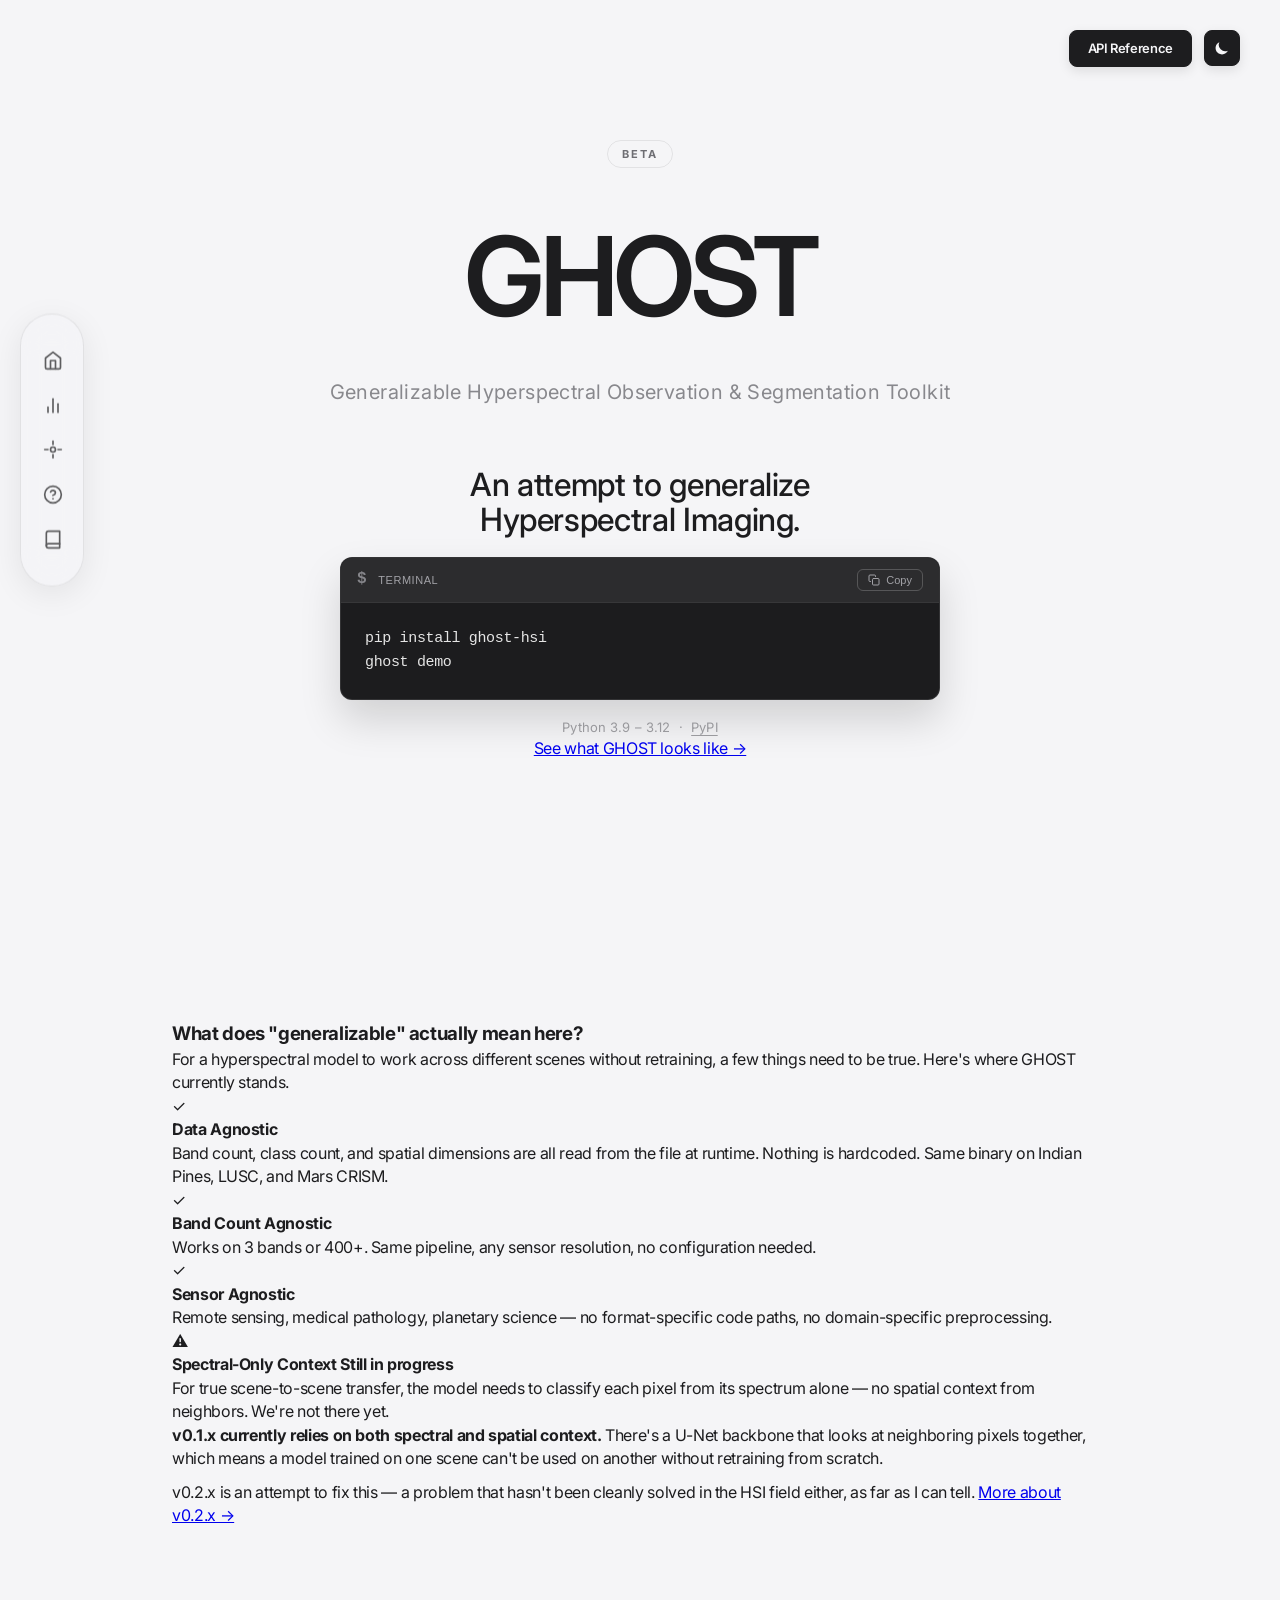
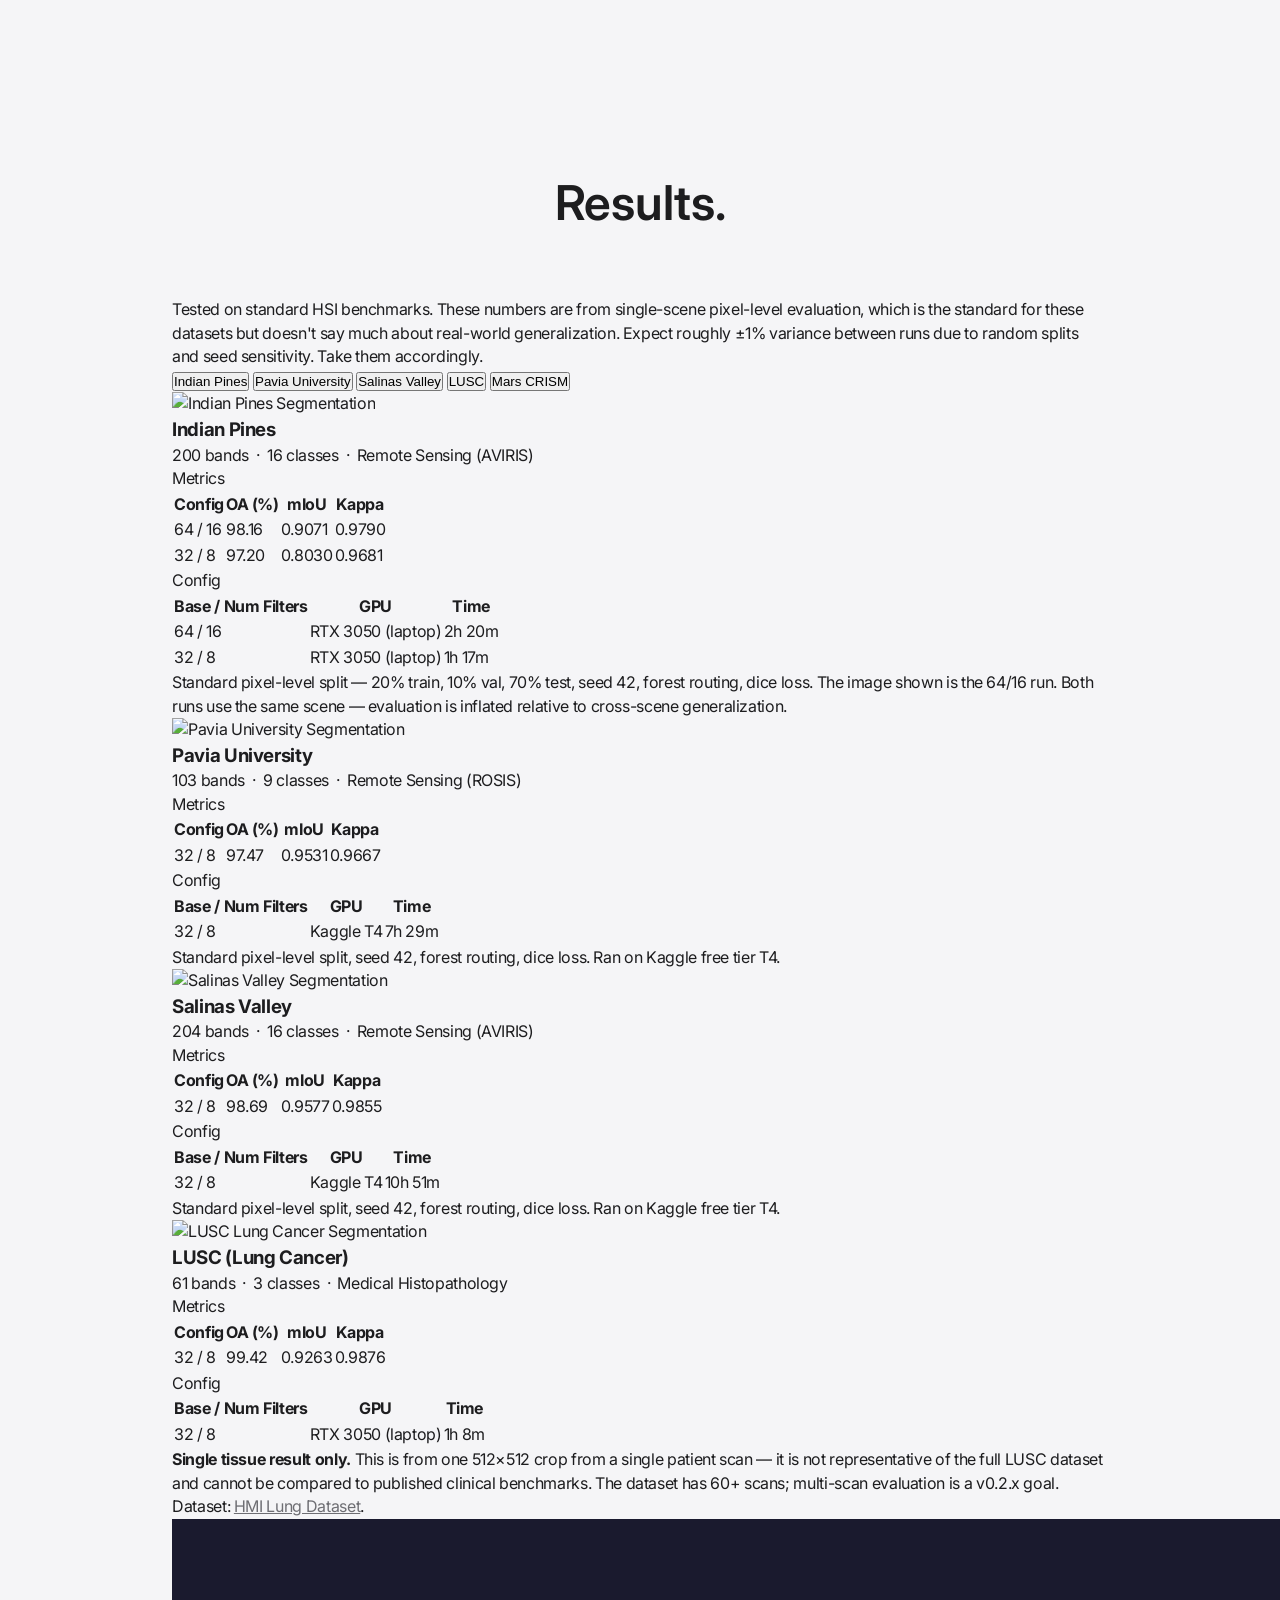
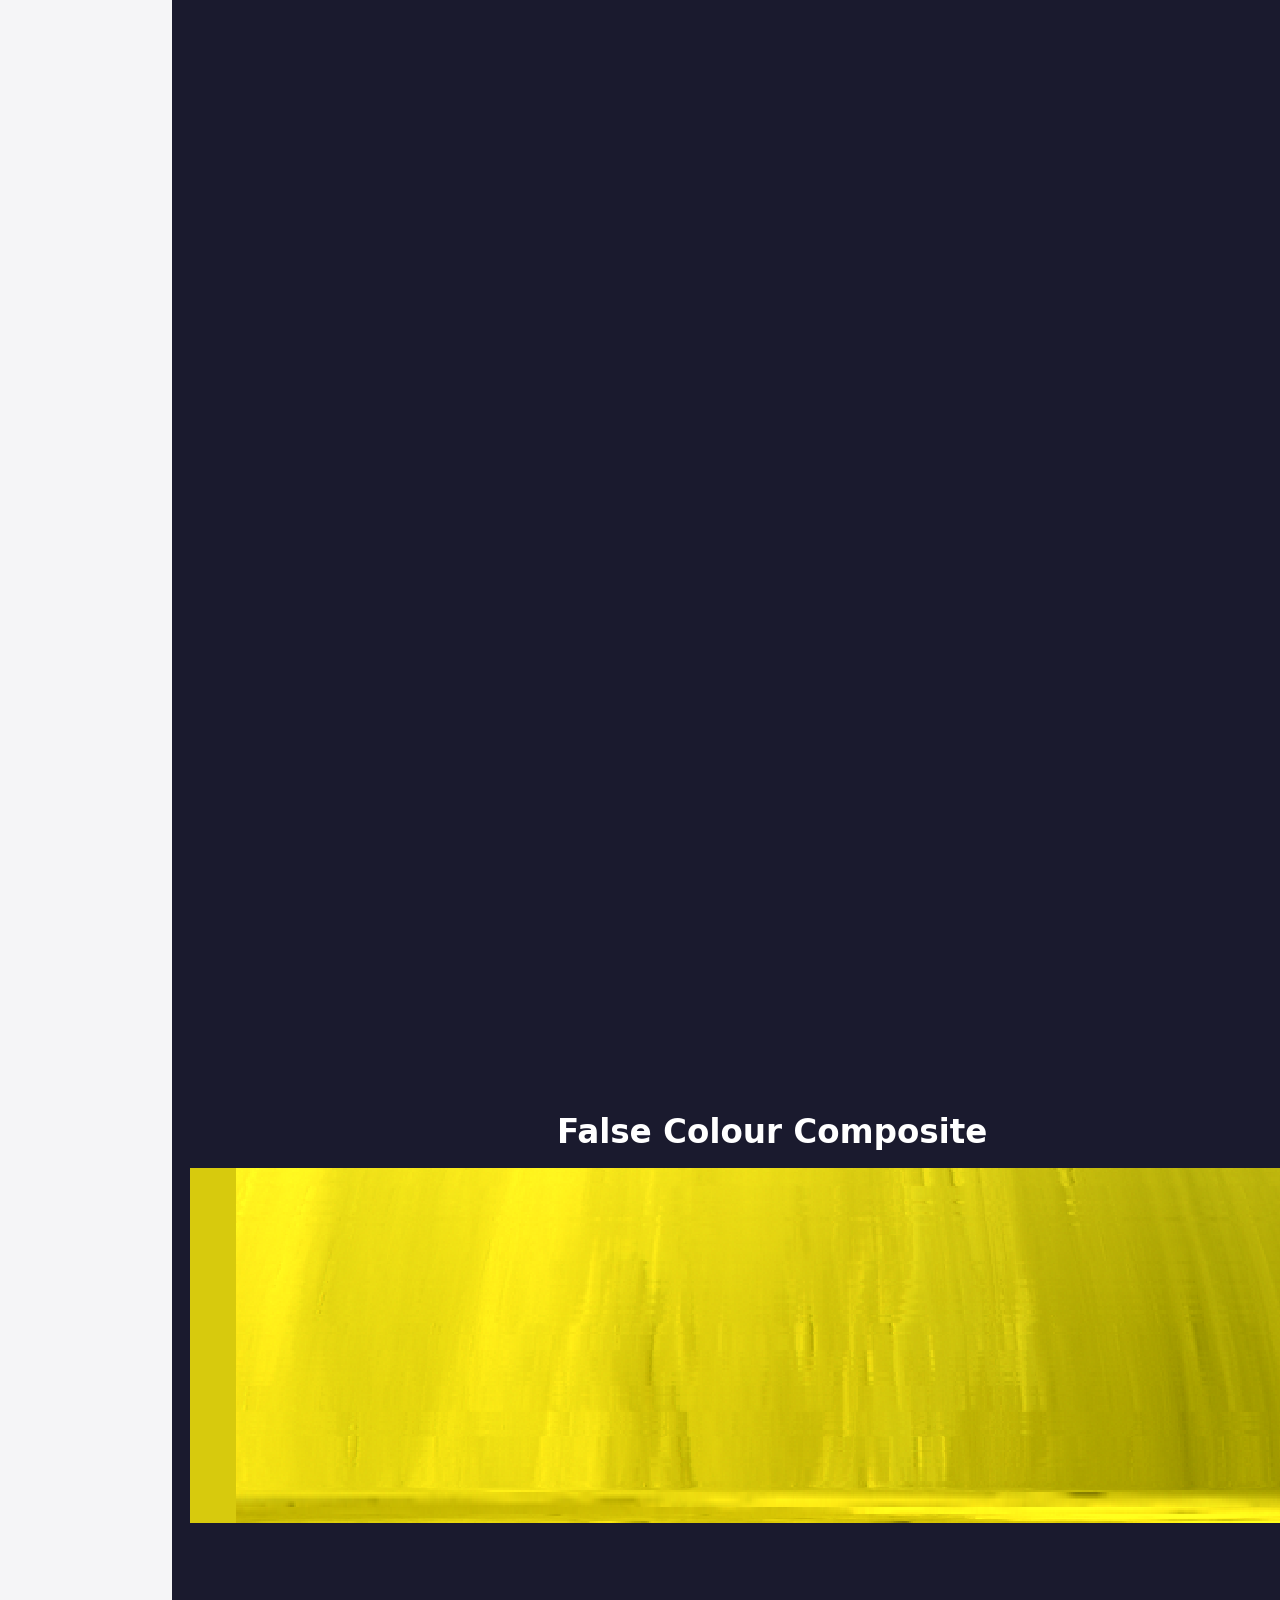
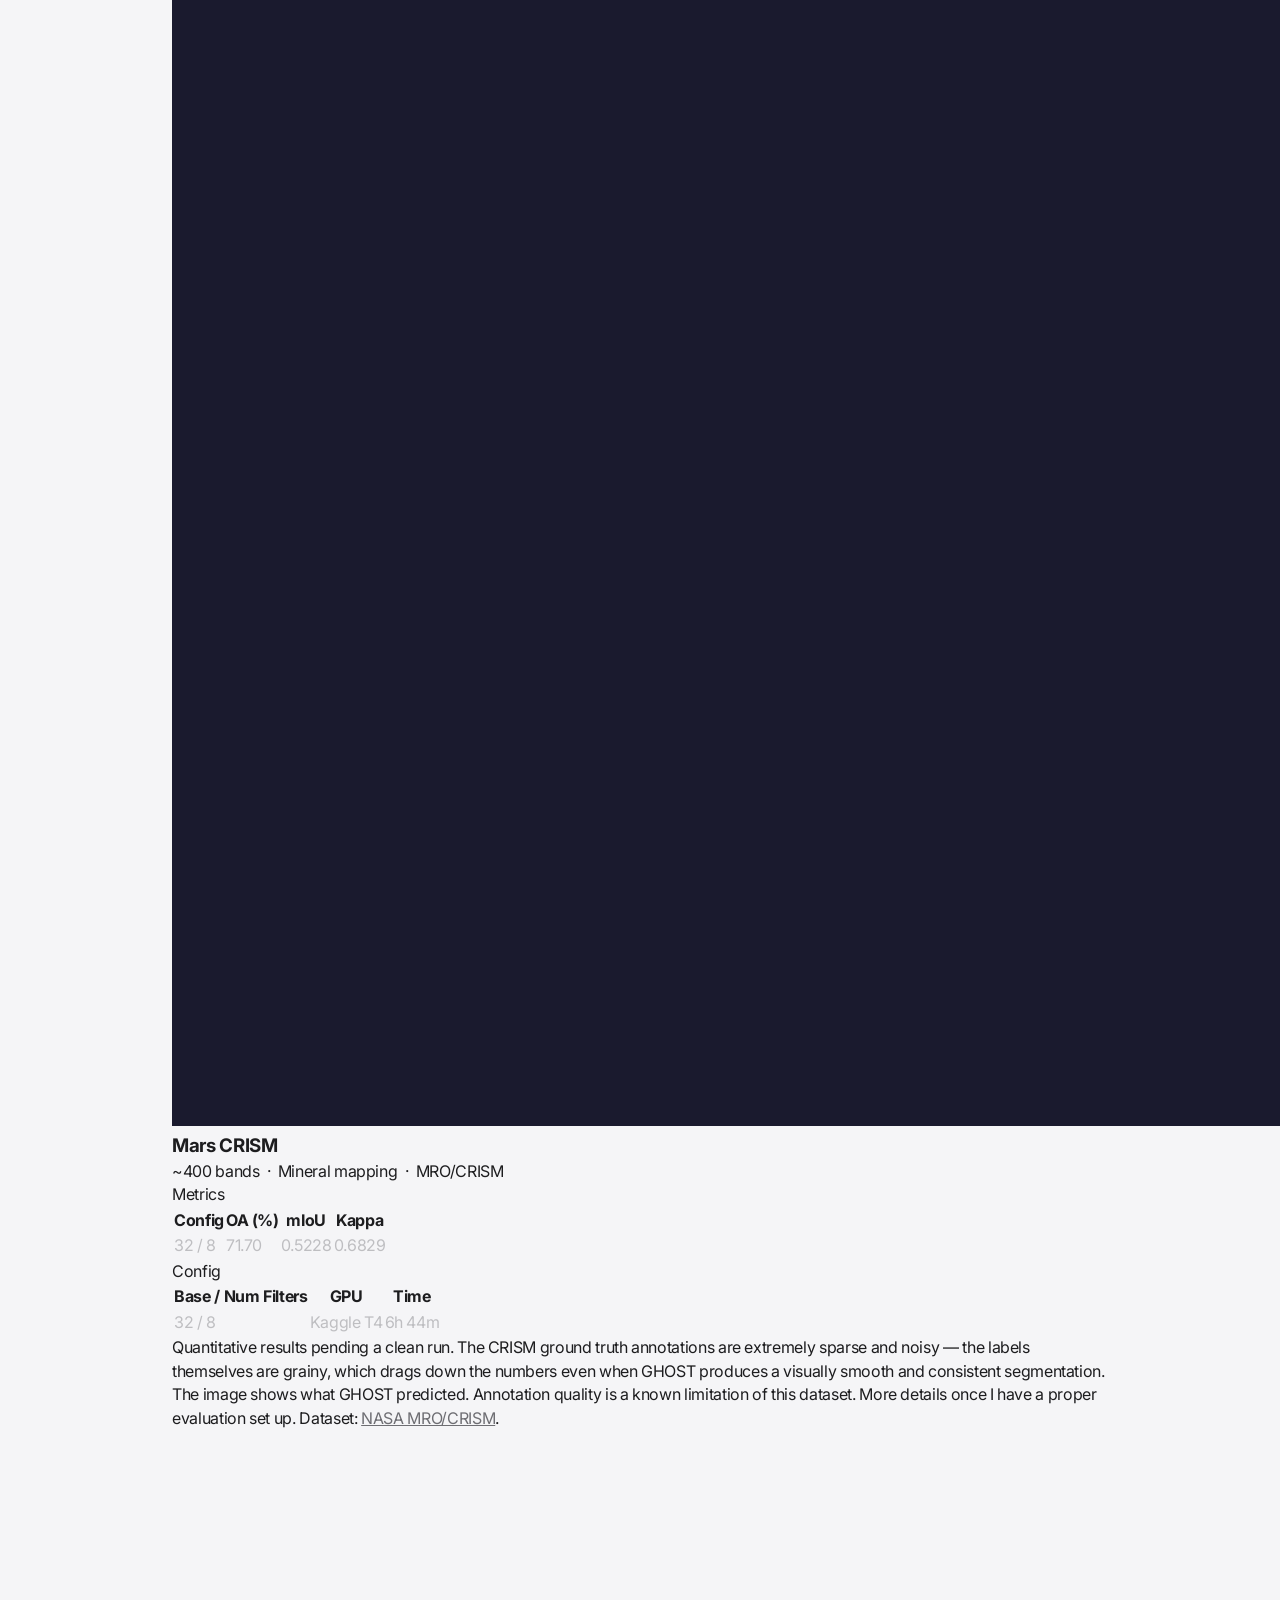
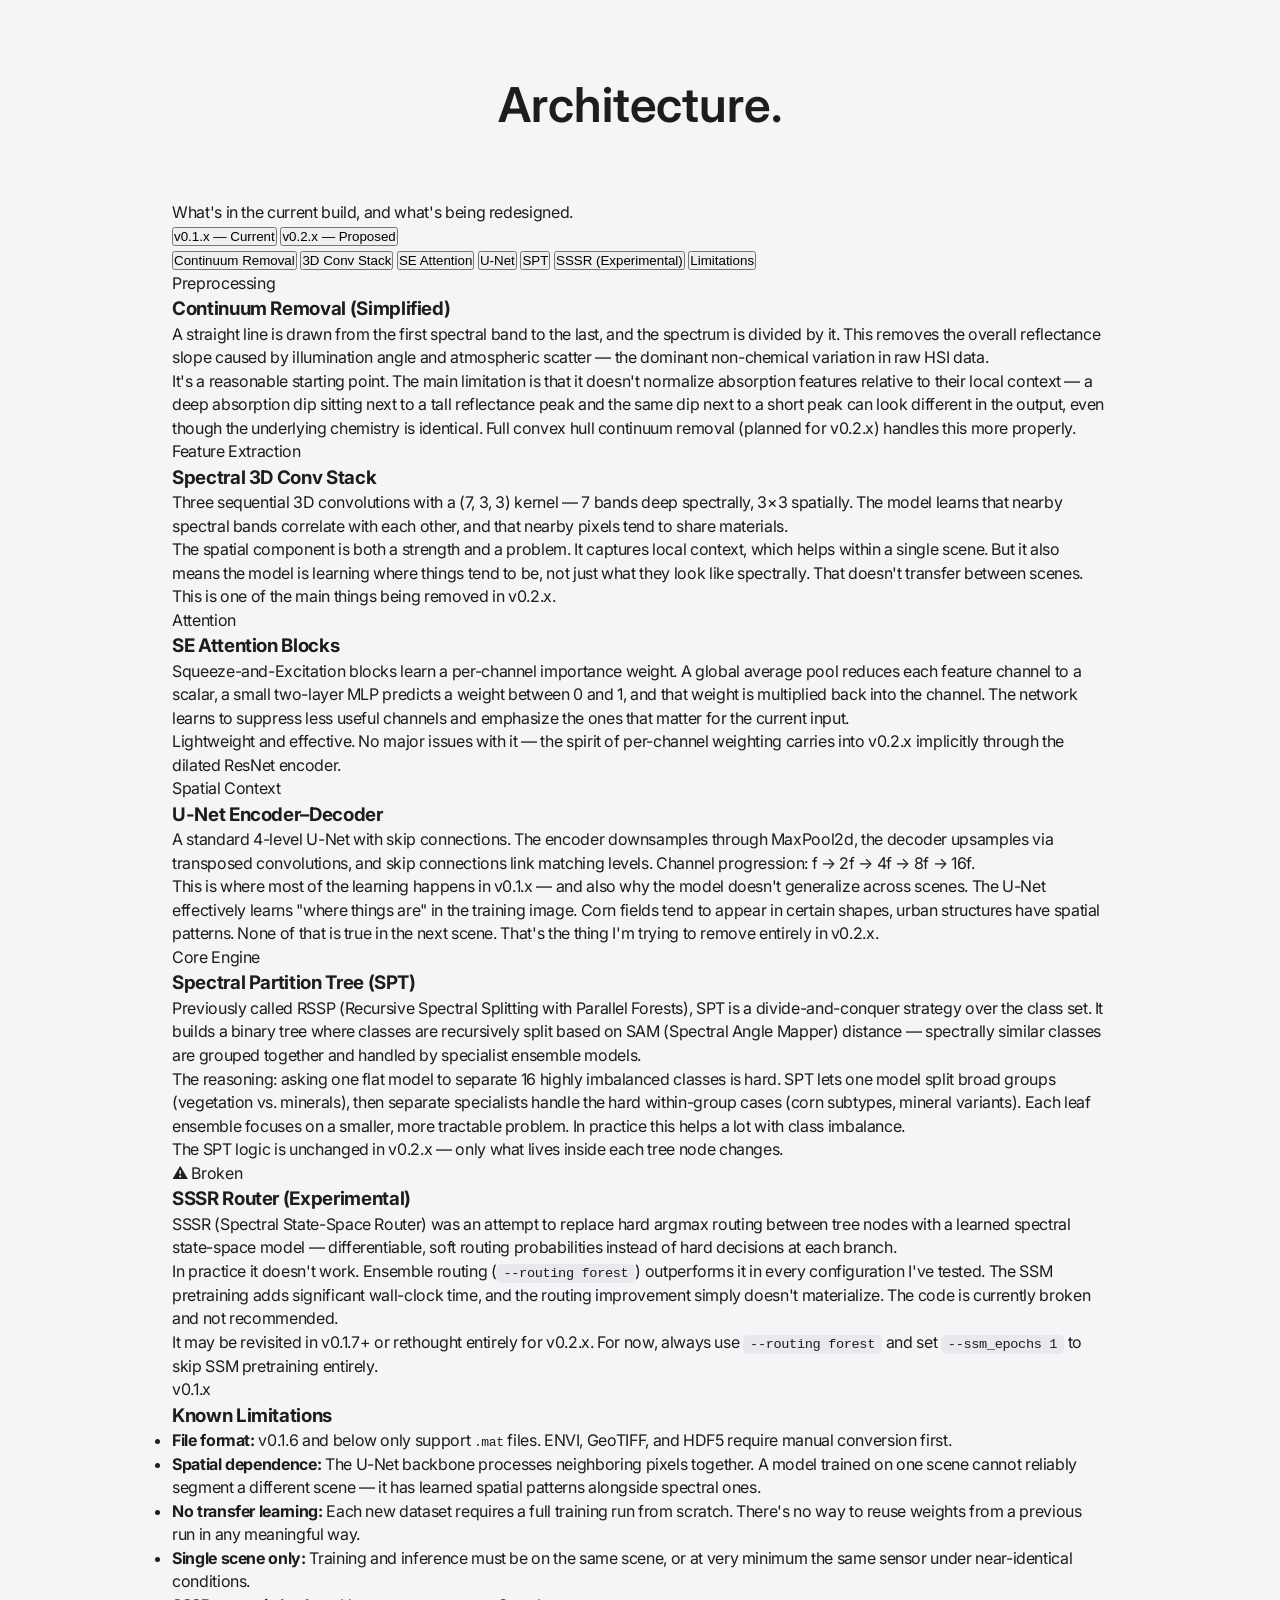
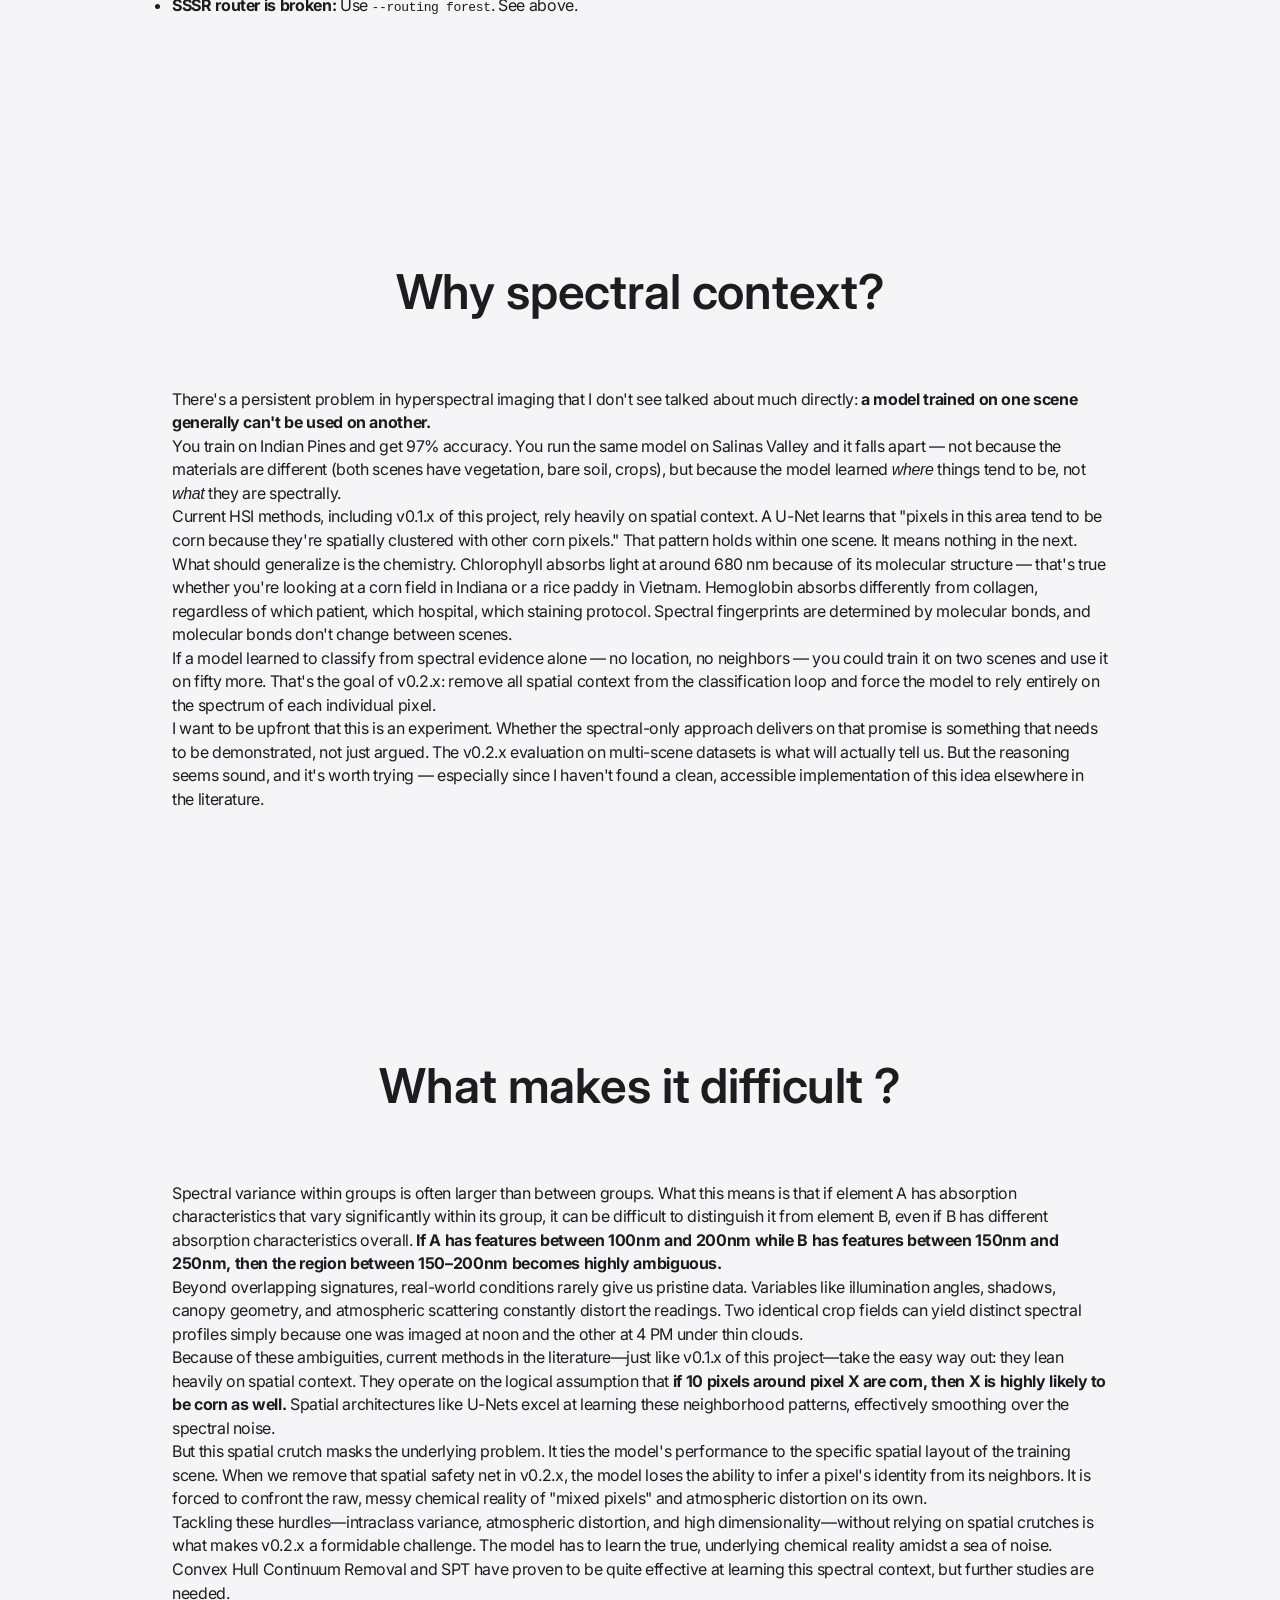
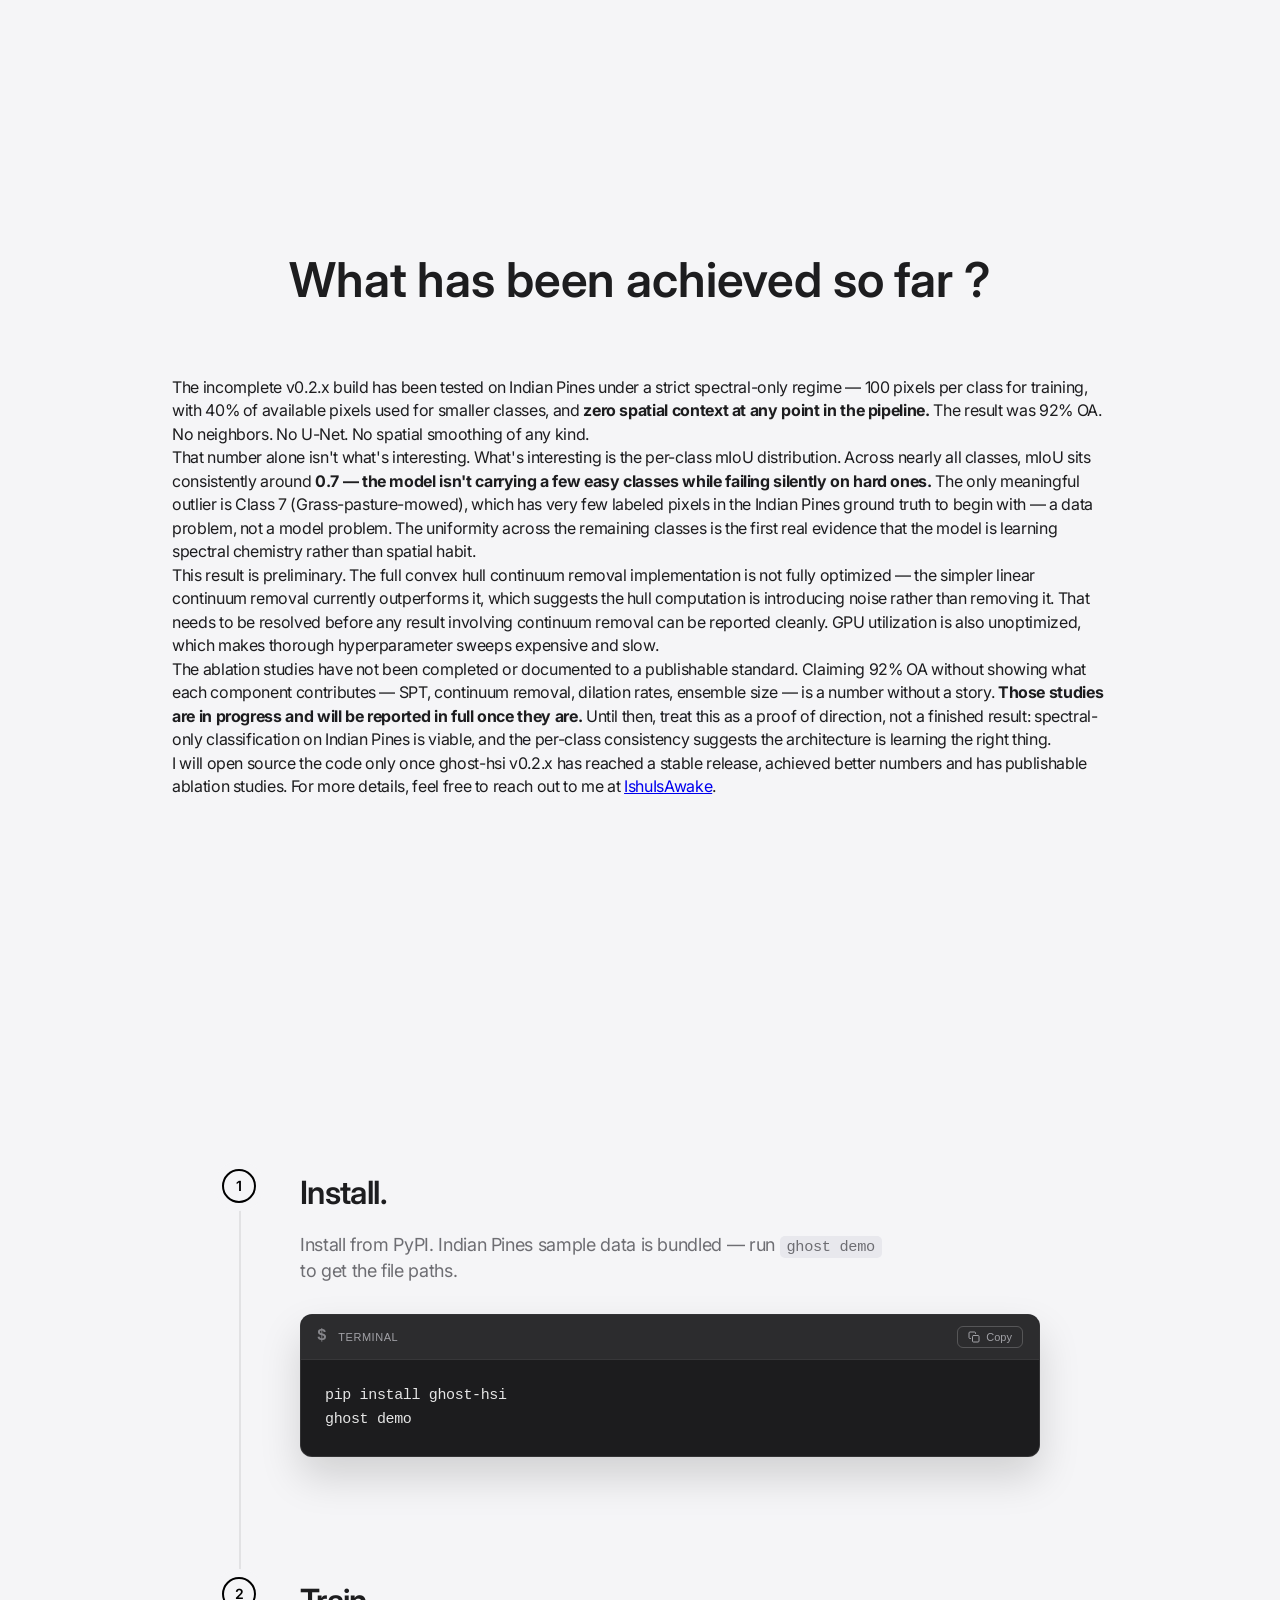
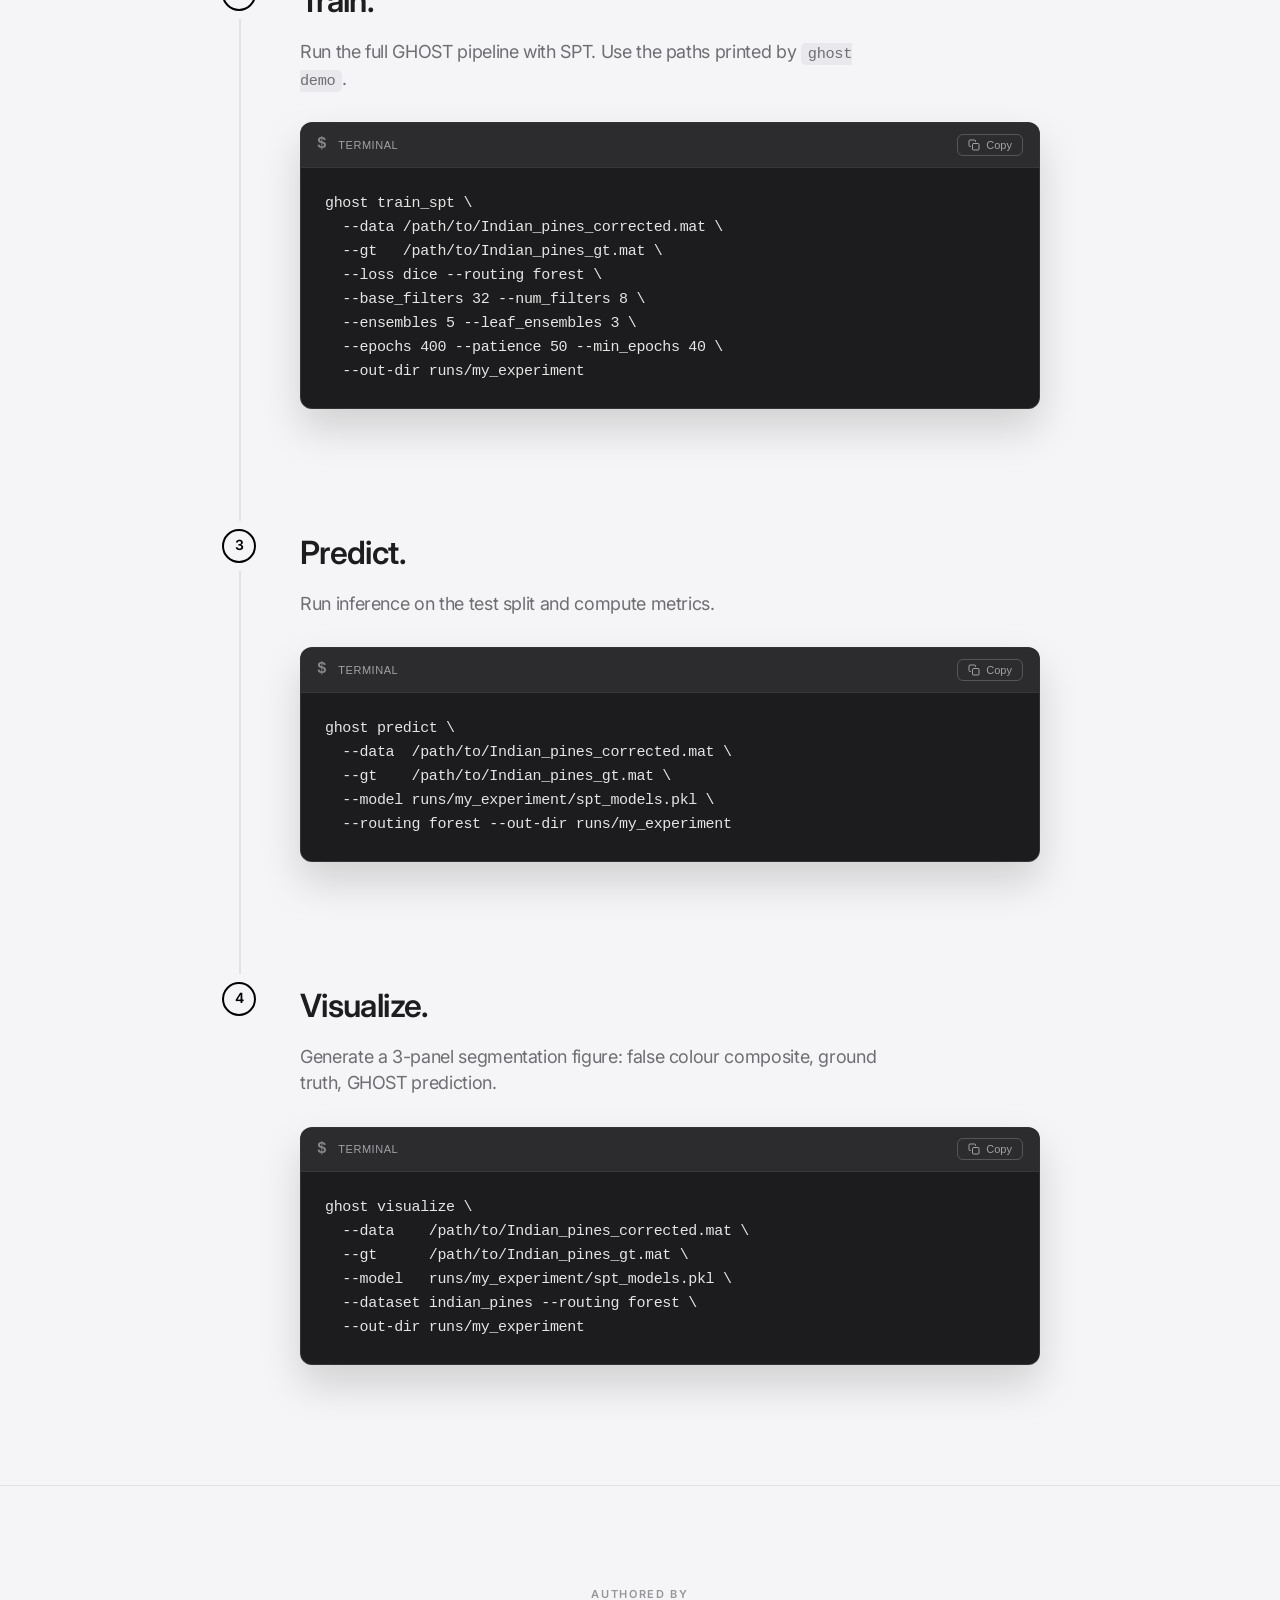
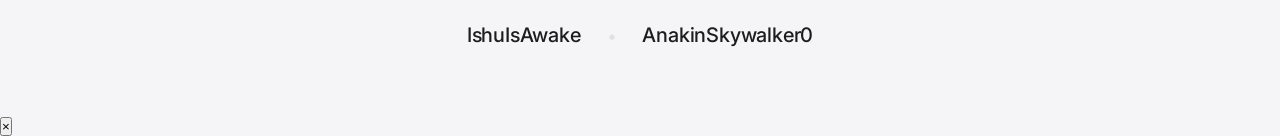
==== commit 8e09526a: "A note on when I will be open sourcing." ====
--- a/index.html
+++ b/index.html
@@ -560,6 +560,21 @@
             </div>
         </section>
 
+        <!-- What has been achieved so far ? -->
+        <section id="what has been achieved">
+            <h2 class="section-title reveal">What has been achieved so far ?</h2>
+            <div class="why-spectral-block reveal">
+                <p>The incomplete v0.2.x build has been tested on Indian Pines under a strict spectral-only regime — 100 pixels per class for training, with 40% of available pixels used for smaller classes, and <strong>zero spatial context at any point in the pipeline.</strong> The result was 92% OA. No neighbors. No U-Net. No spatial smoothing of any kind.</p>
+
+                <p>That number alone isn't what's interesting. What's interesting is the per-class mIoU distribution. Across nearly all classes, mIoU sits consistently around <strong>0.7 — the model isn't carrying a few easy classes while failing silently on hard ones.</strong> The only meaningful outlier is Class 7 (Grass-pasture-mowed), which has very few labeled pixels in the Indian Pines ground truth to begin with — a data problem, not a model problem. The uniformity across the remaining classes is the first real evidence that the model is learning spectral chemistry rather than spatial habit.</p>
+
+                <p>This result is preliminary. The full convex hull continuum removal implementation is not fully optimized — the simpler linear continuum removal currently outperforms it, which suggests the hull computation is introducing noise rather than removing it. That needs to be resolved before any result involving continuum removal can be reported cleanly. GPU utilization is also unoptimized, which makes thorough hyperparameter sweeps expensive and slow.</p>
+
+                <p>The ablation studies have not been completed or documented to a publishable standard. Claiming 92% OA without showing what each component contributes — SPT, continuum removal, dilation rates, ensemble size — is a number without a story. <strong>Those studies are in progress and will be reported in full once they are.</strong> Until then, treat this as a proof of direction, not a finished result: spectral-only classification on Indian Pines is viable, and the per-class consistency suggests the architecture is learning the right thing.</p>
+                <p>I will open source the code only once ghost-hsi v0.2.x has reached a stable release, achieved better numbers and has publishable ablation studies. For more details, feel free to reach out to me at <a href="https://github.com/IshuIsAwake" target="_blank">IshuIsAwake</a>.</p>
+            </div>
+        </section>
+
         <!-- Tutorial Section -->
         <section id="tutorial">
             <h2 class="section-title reveal">Start here.</h2>
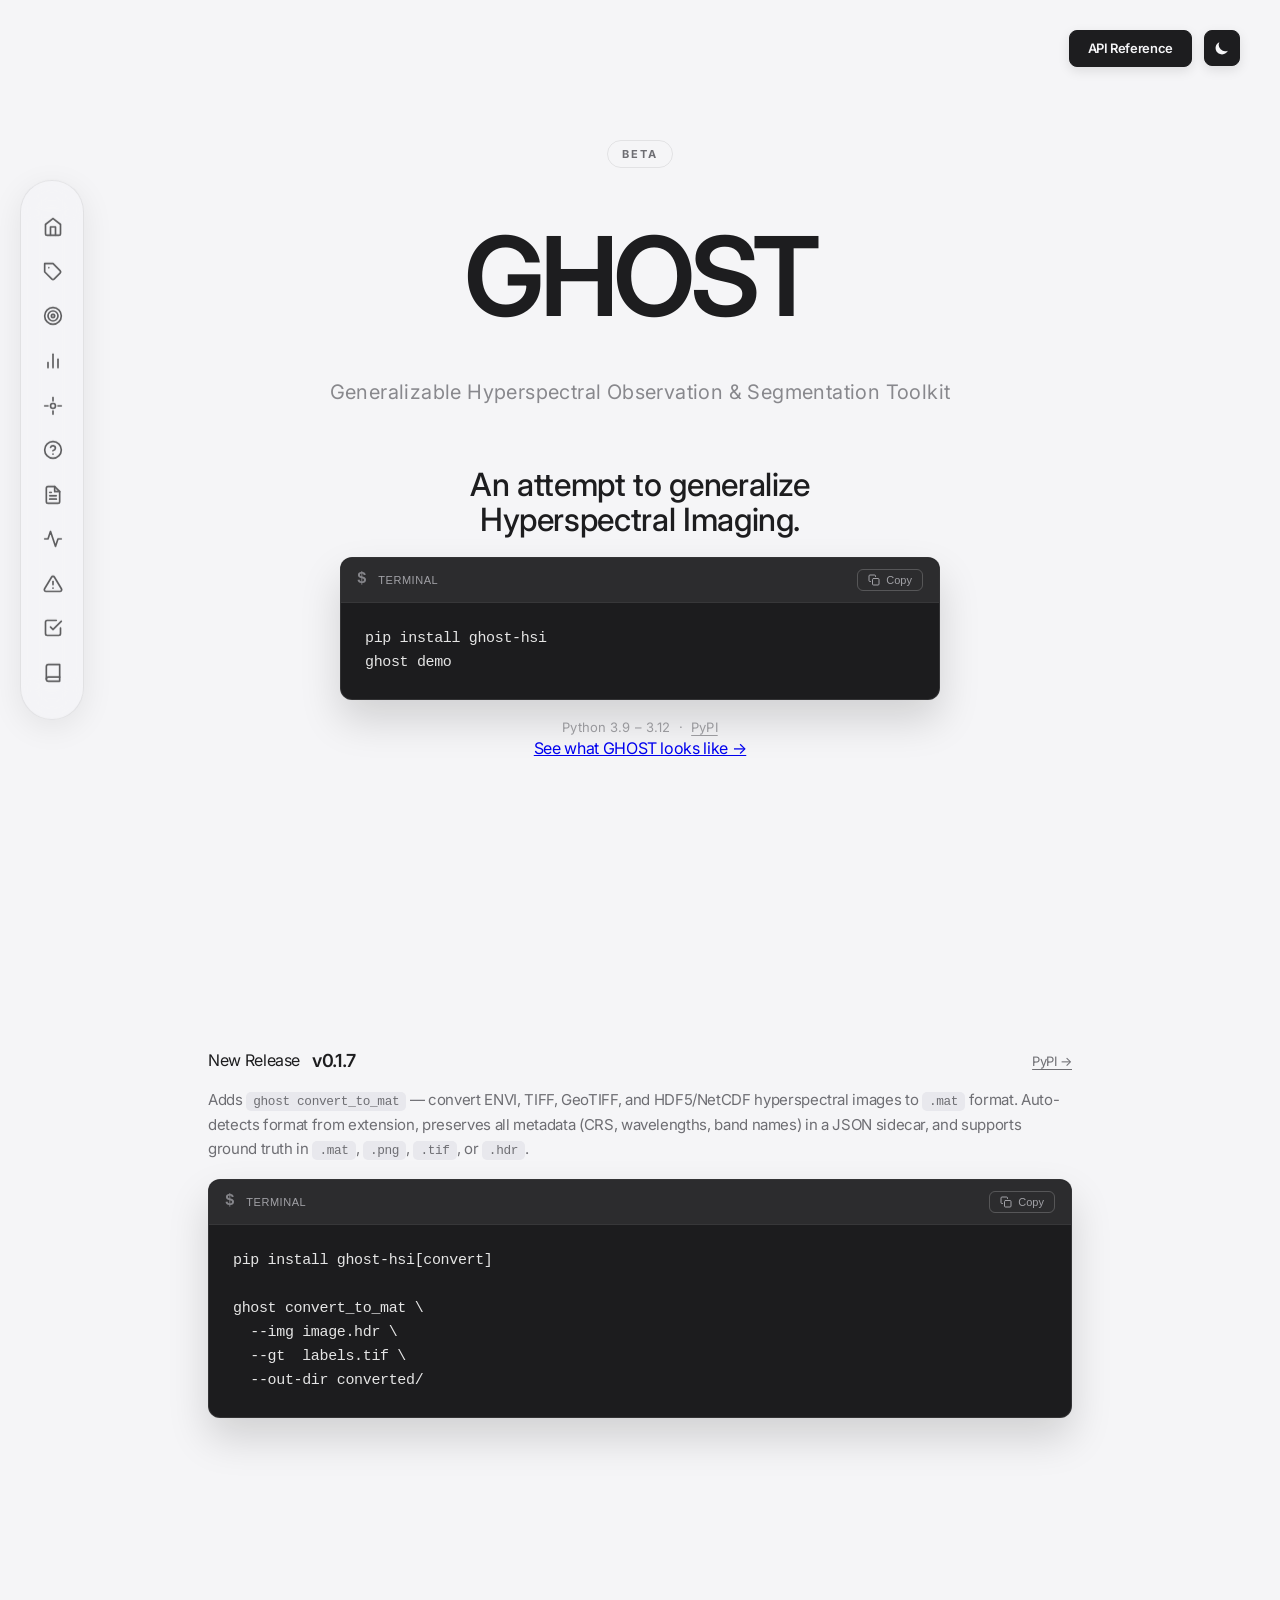
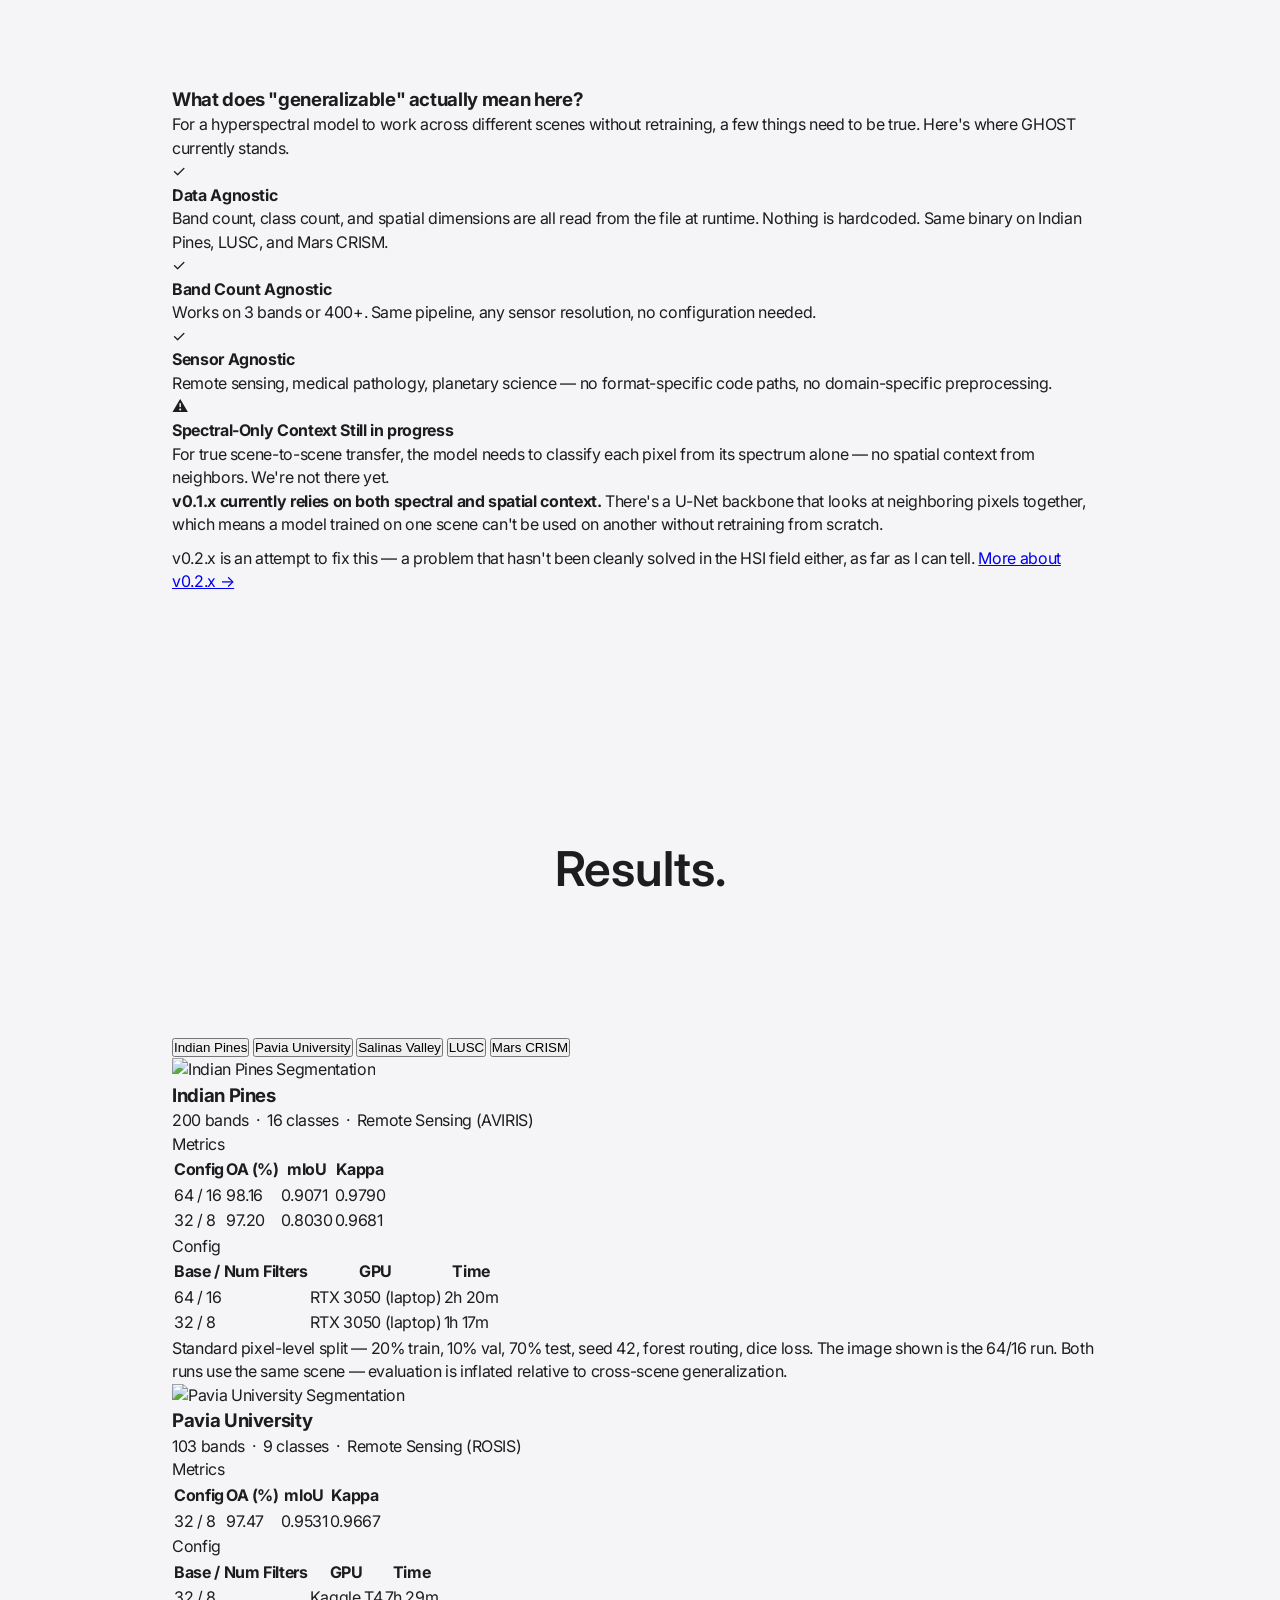
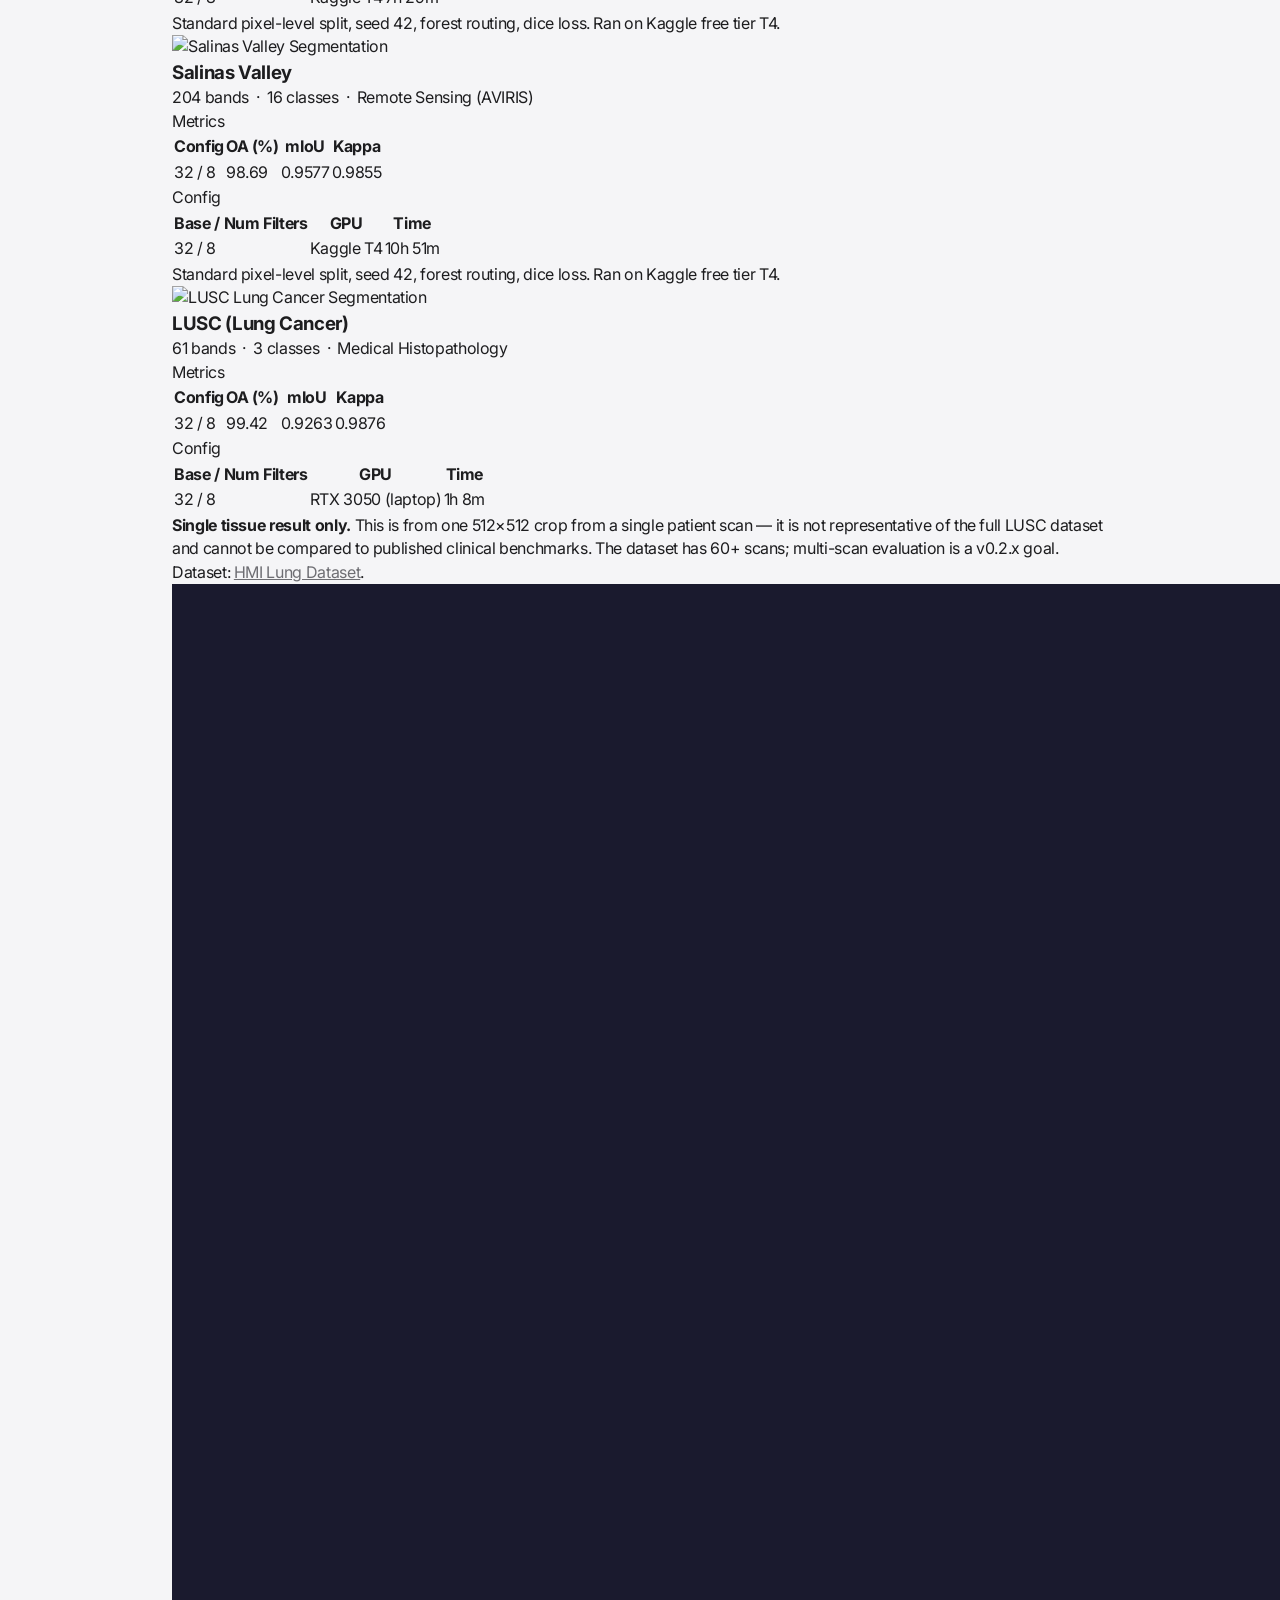
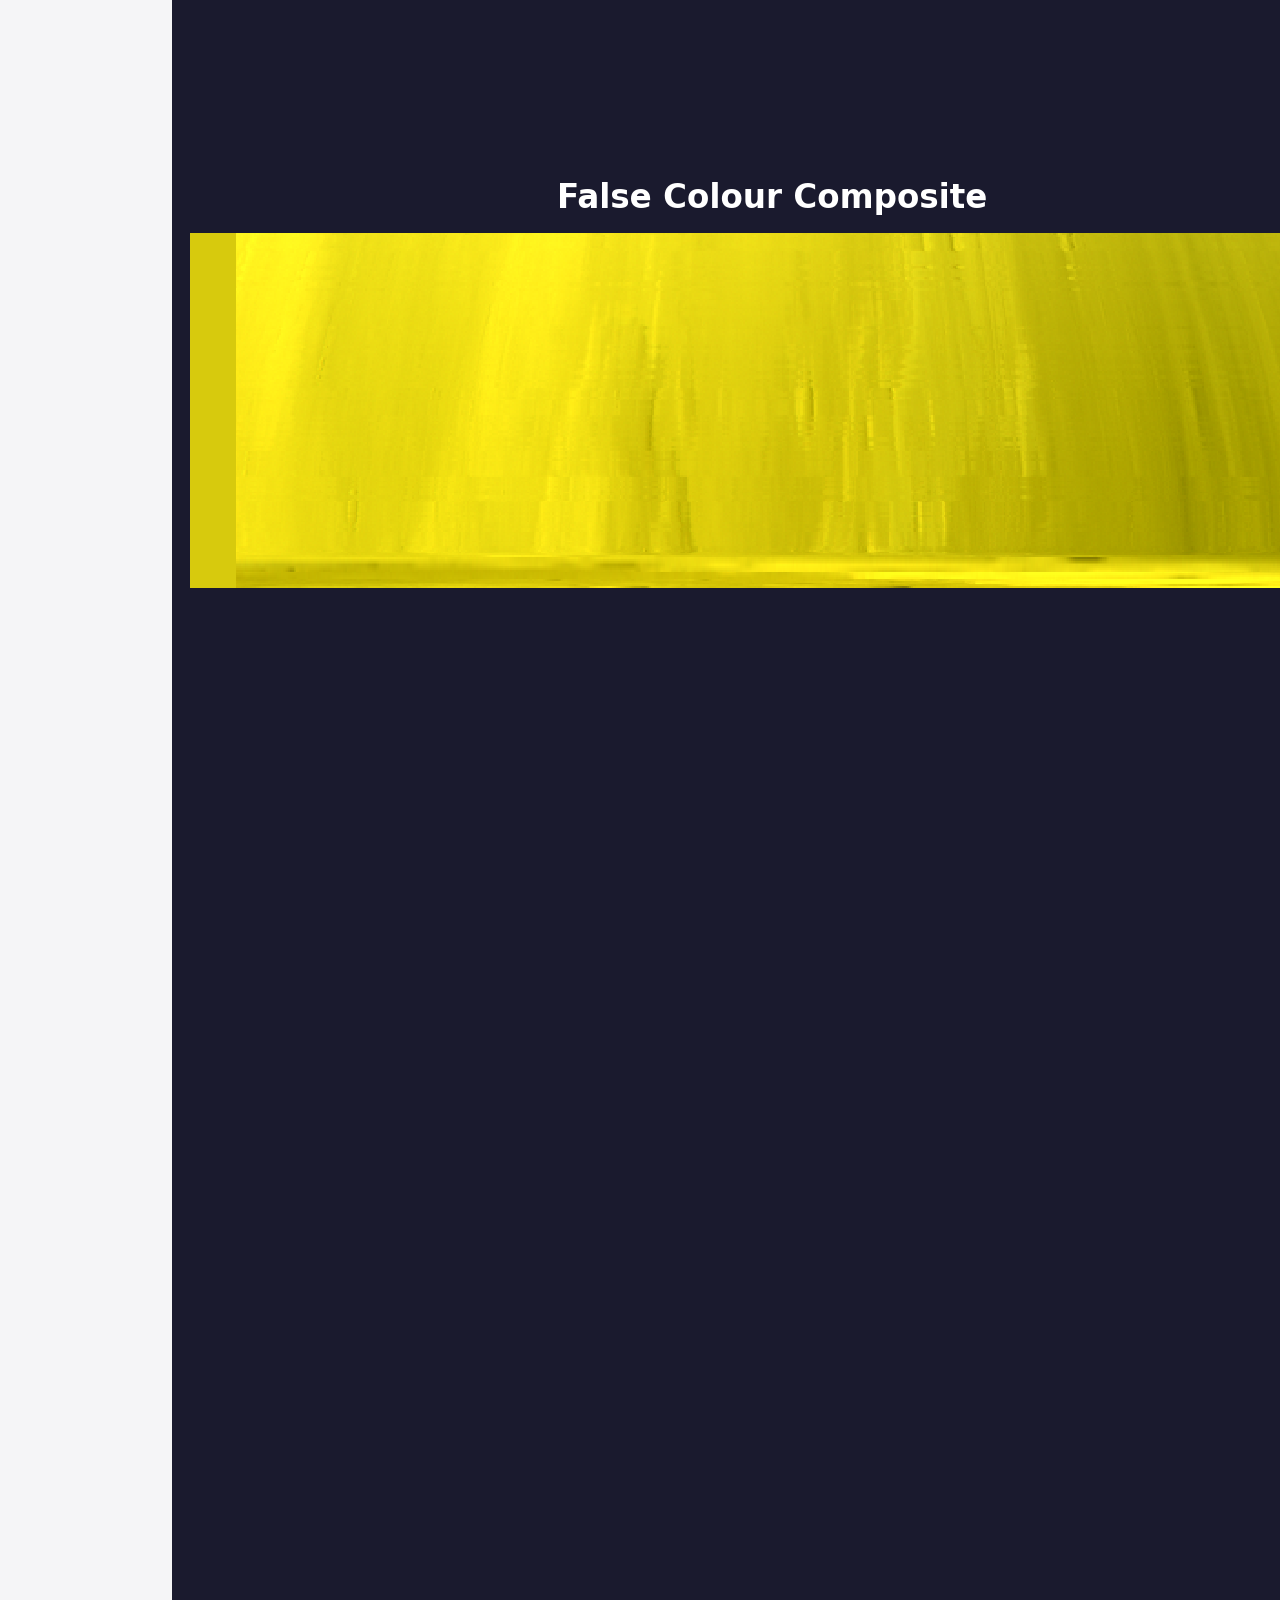
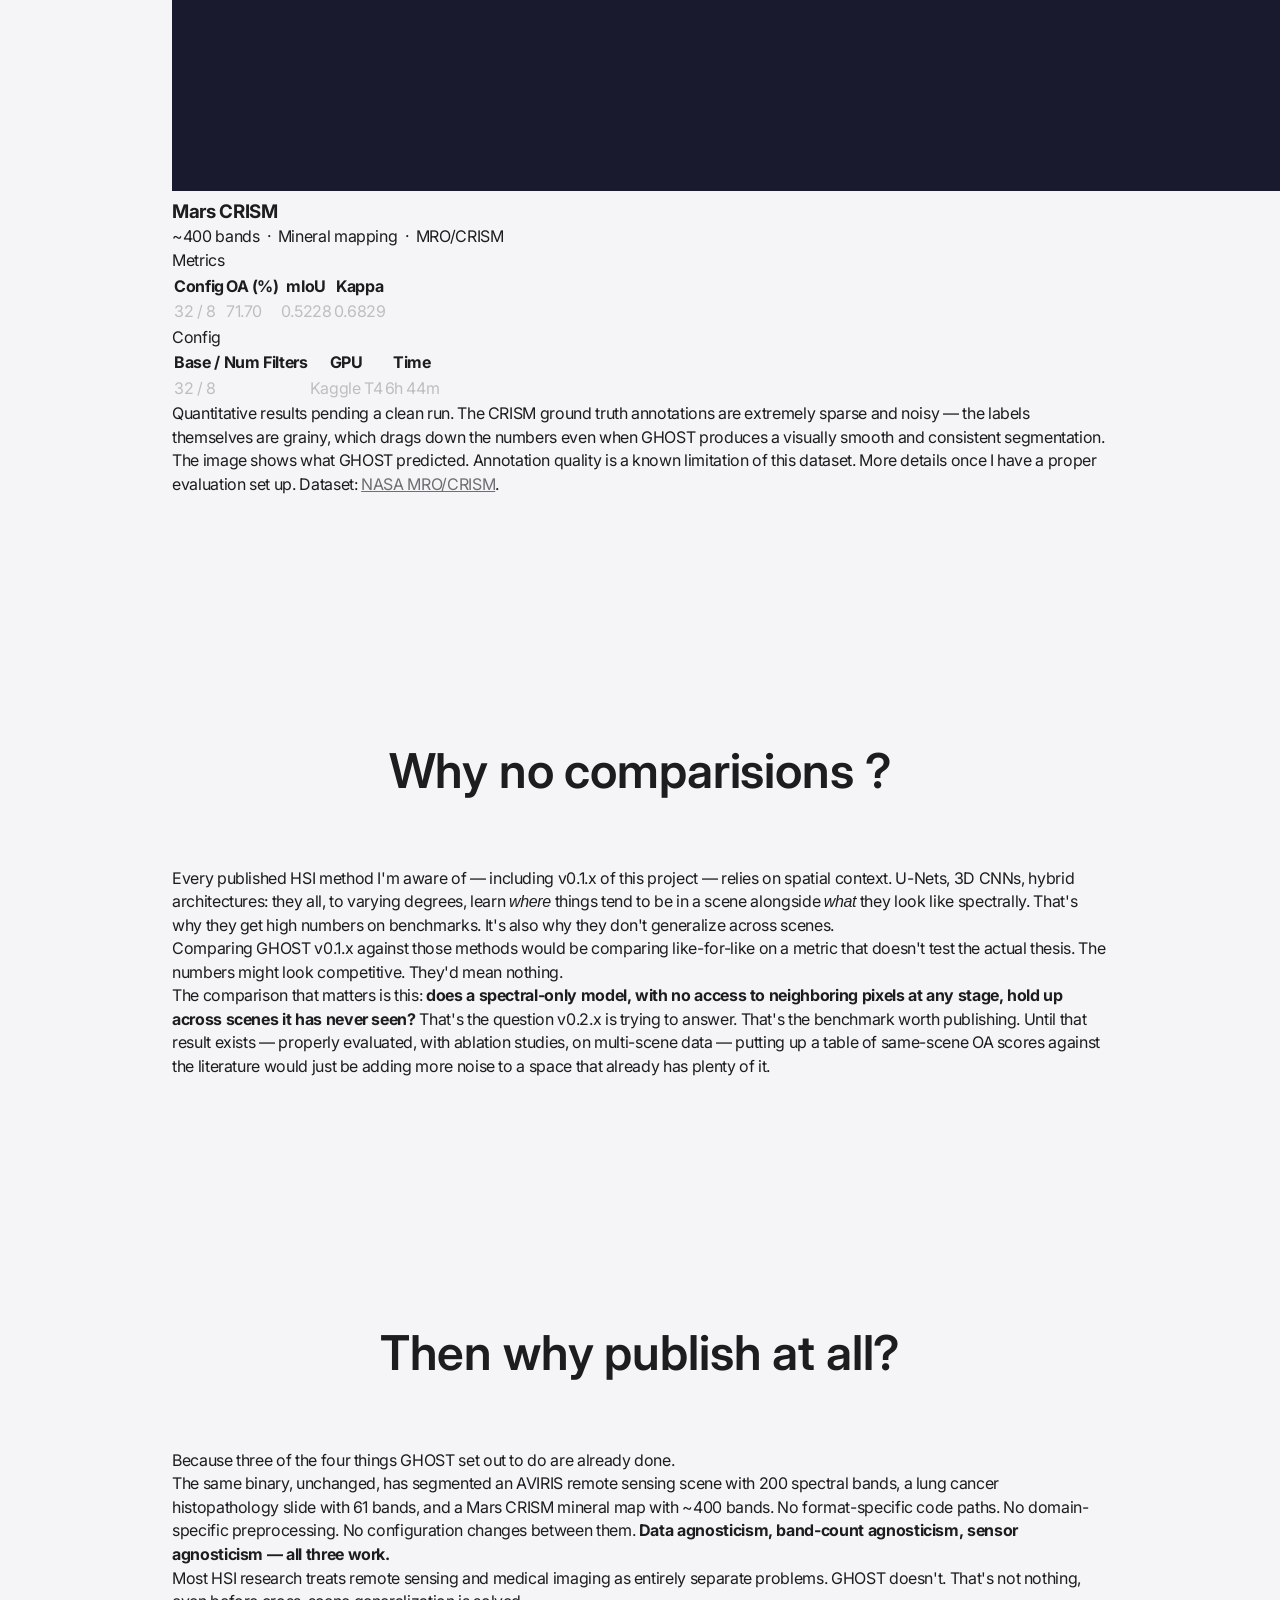
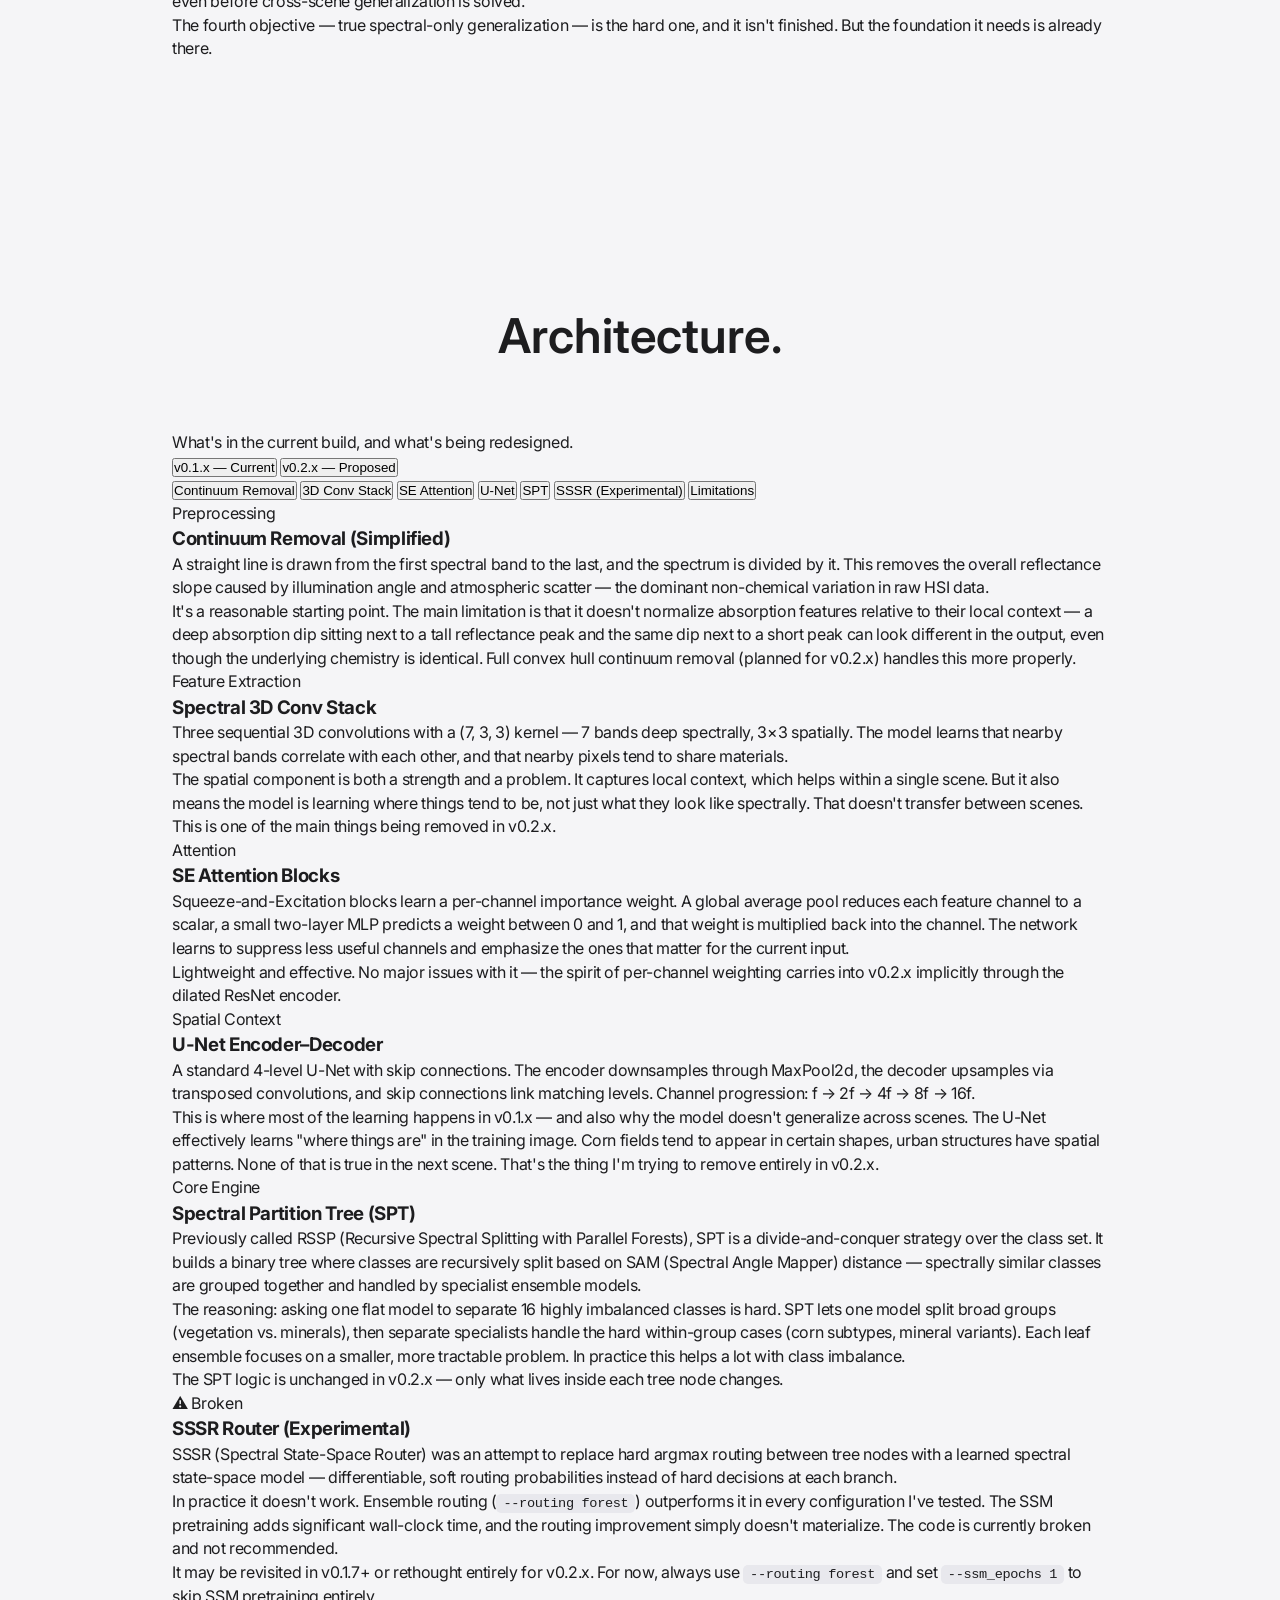
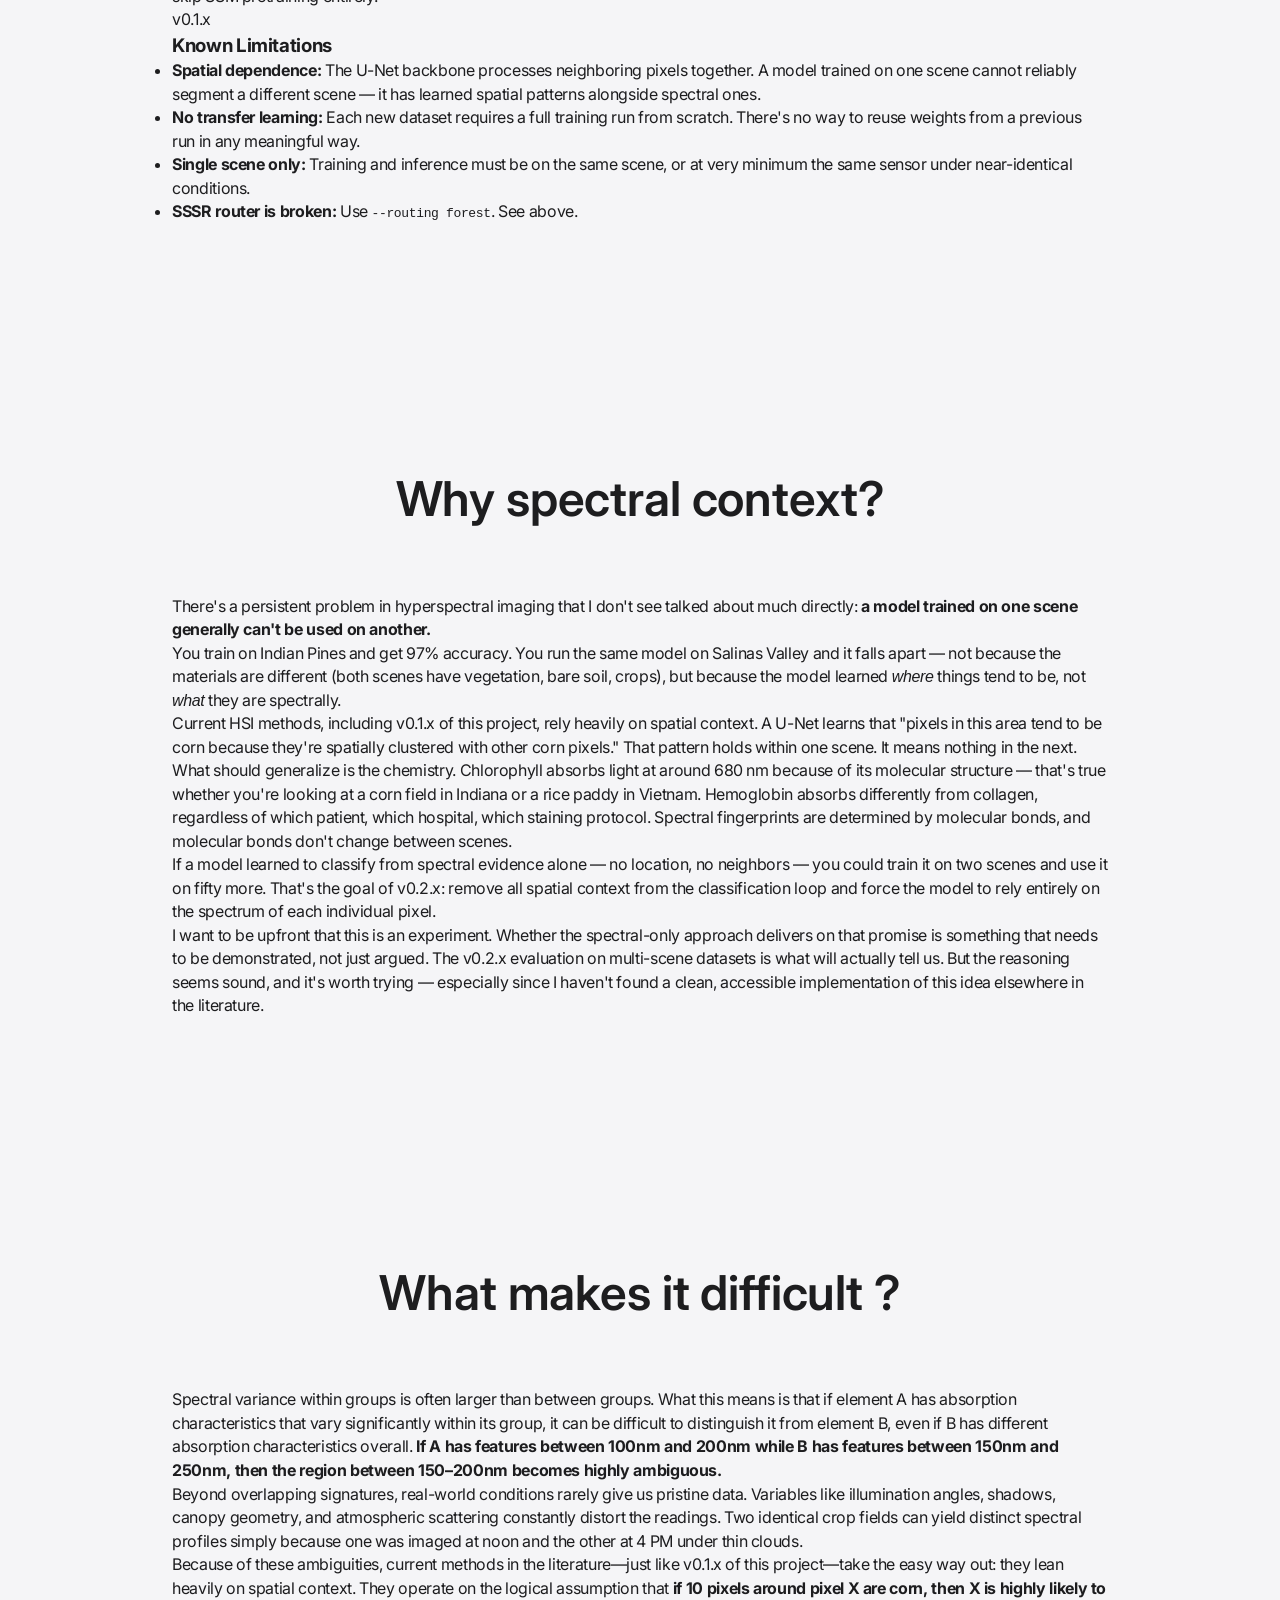
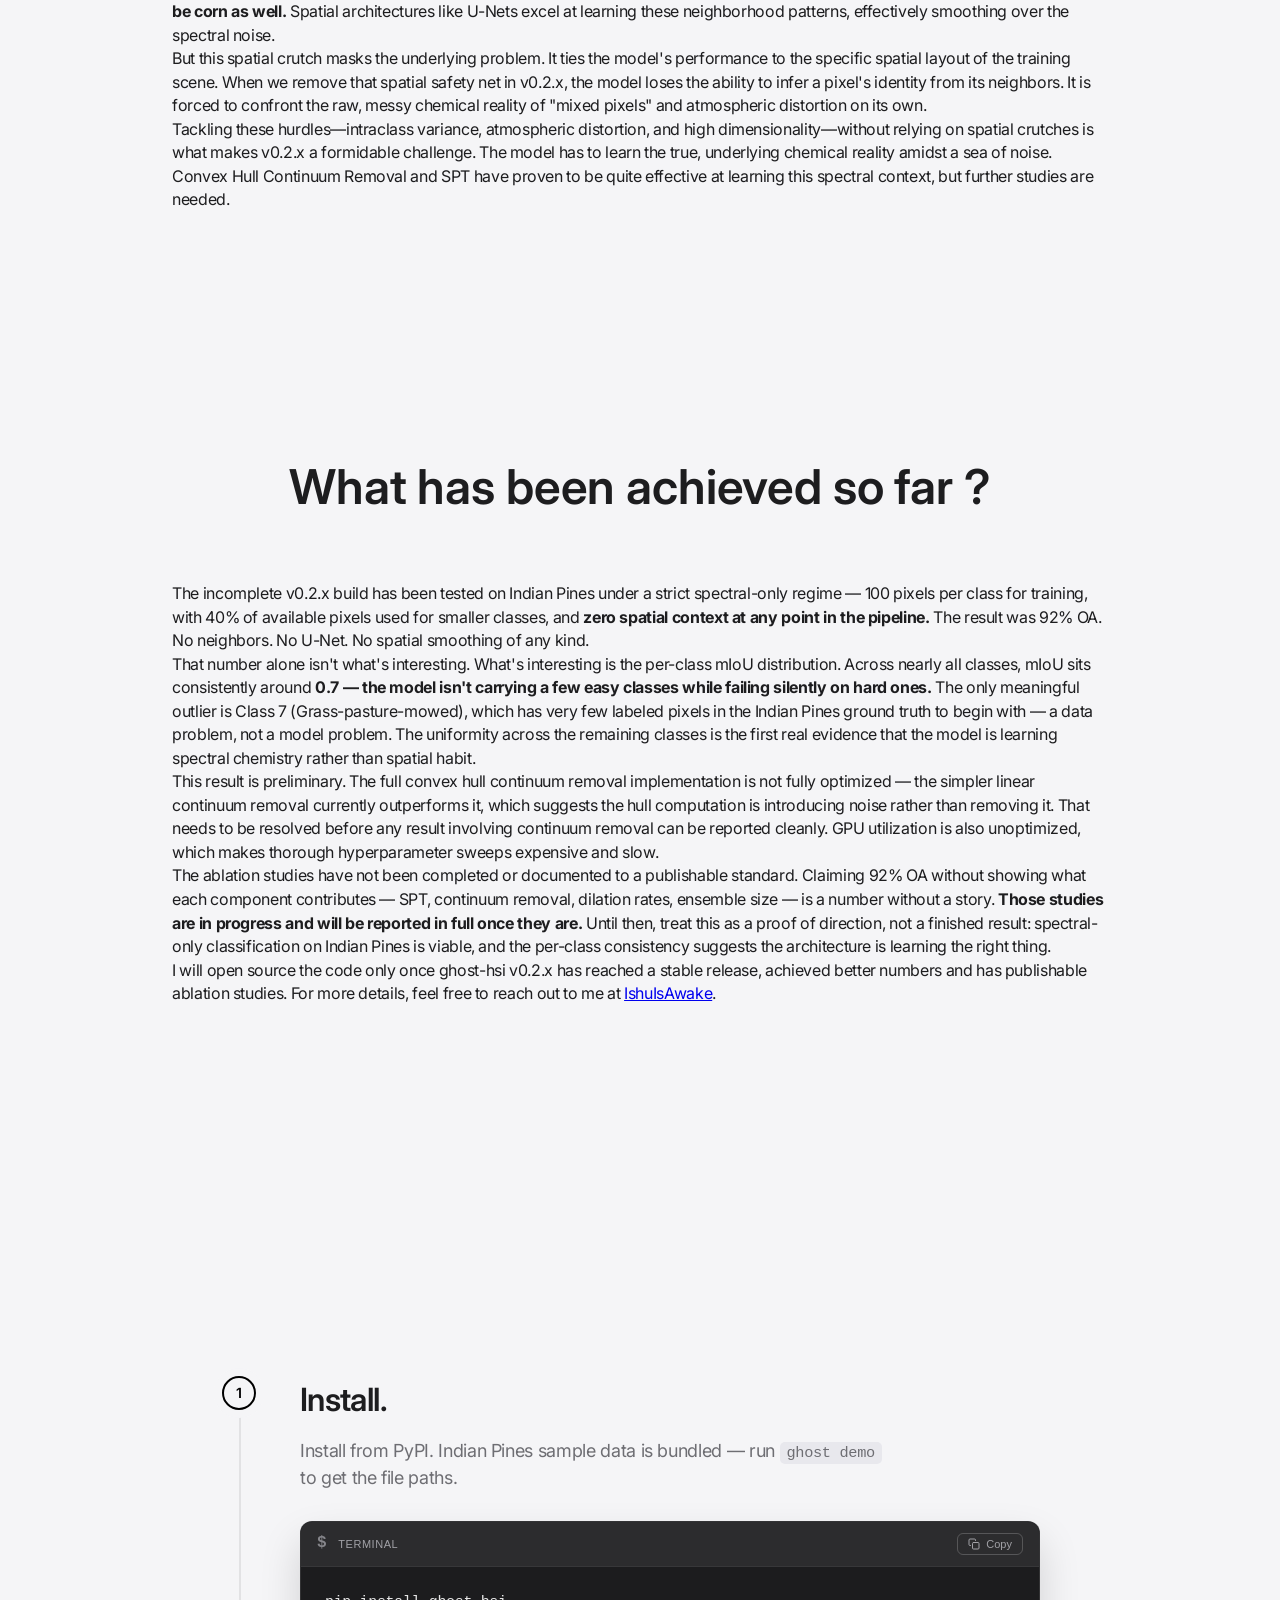
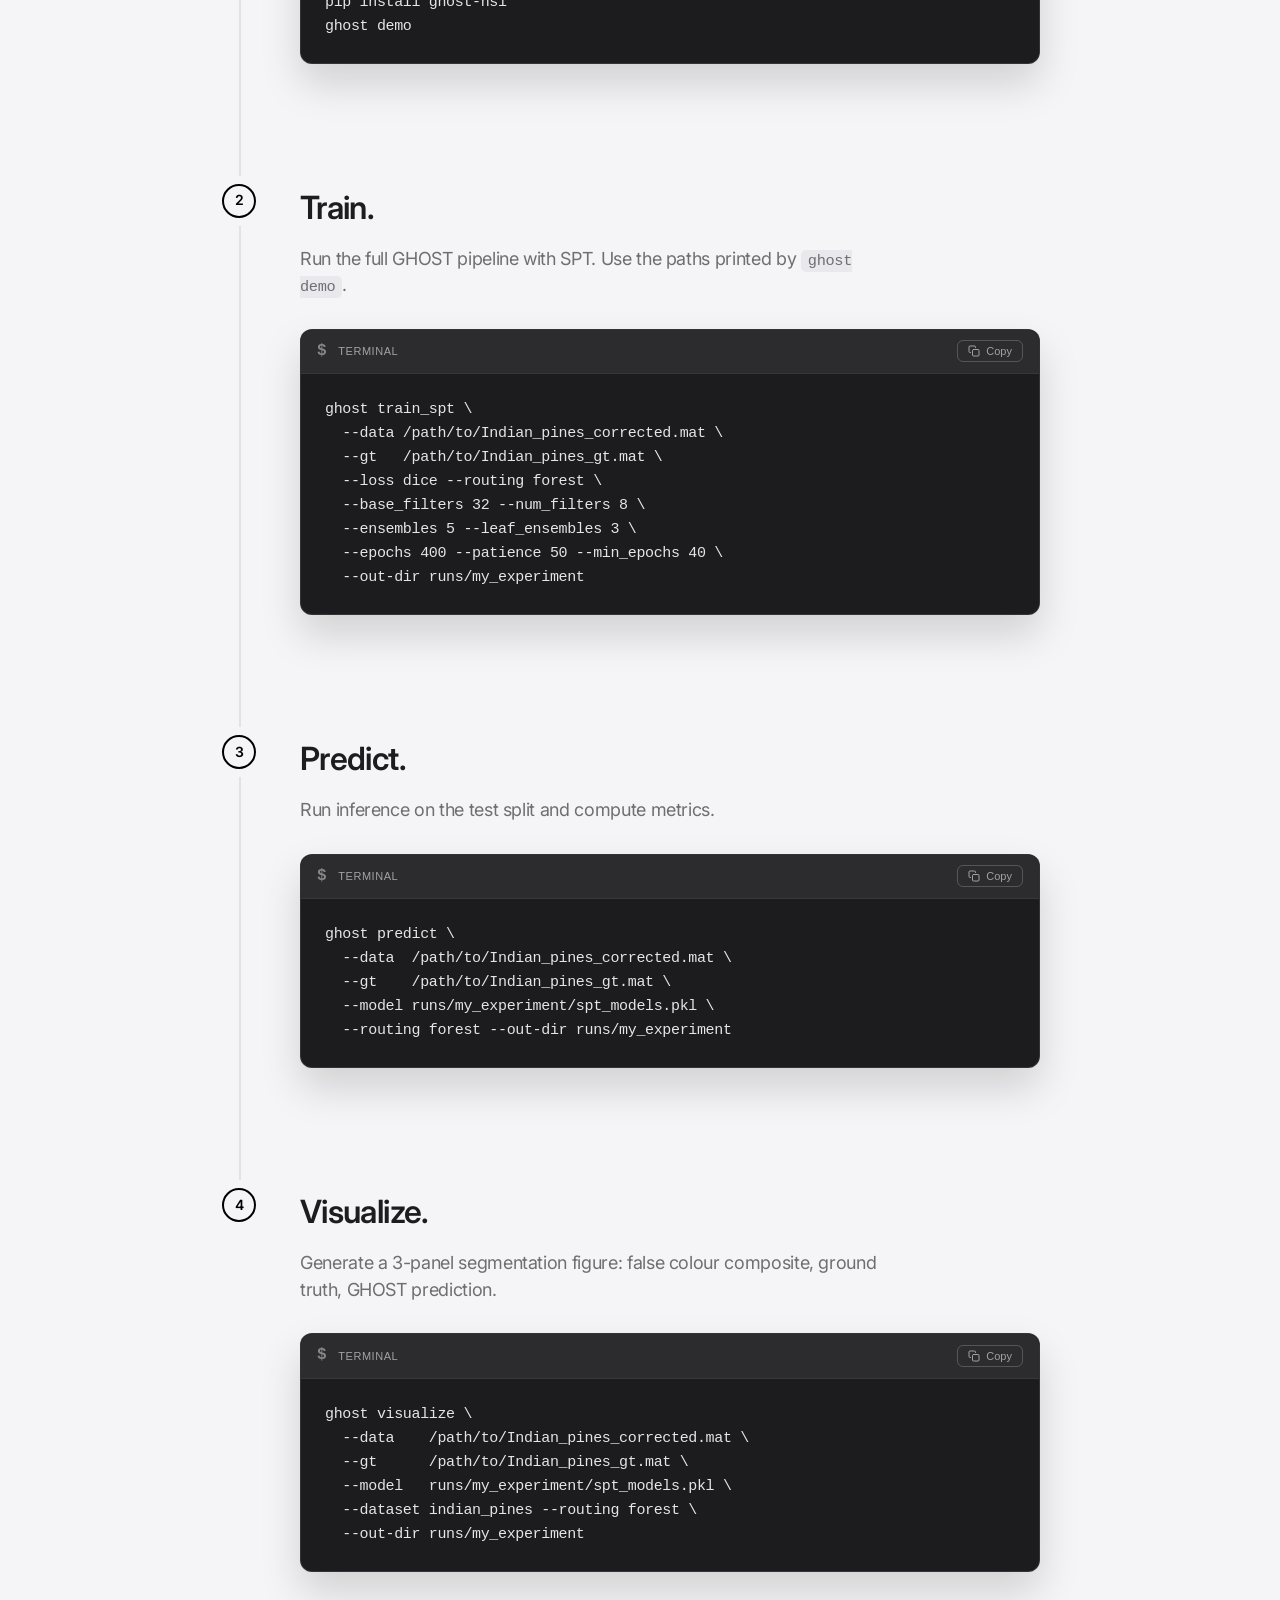
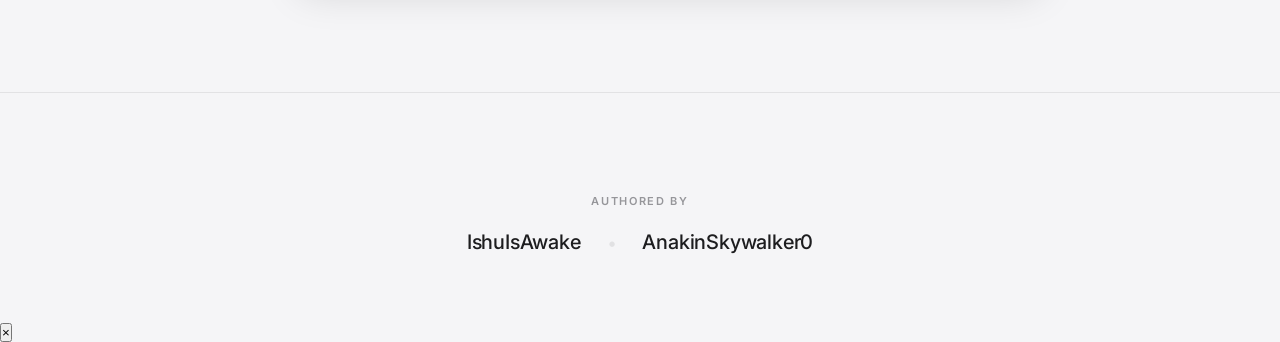
==== commit 066ee390: "Website updated as of v0.1.7" ====
--- a/index.html
+++ b/index.html
@@ -35,6 +35,23 @@
             </svg>
             <span>Overview</span>
         </a>
+        <a href="#v017-release">
+            <svg width="20" height="20" viewBox="0 0 24 24" fill="none" stroke="currentColor" stroke-width="2"
+                stroke-linecap="round" stroke-linejoin="round">
+                <path d="M20.59 13.41l-7.17 7.17a2 2 0 0 1-2.83 0L2 12V2h10l8.59 8.59a2 2 0 0 1 0 2.82z"></path>
+                <line x1="7" y1="7" x2="7.01" y2="7"></line>
+            </svg>
+            <span>v0.1.7</span>
+        </a>
+        <a href="#generalizability">
+            <svg width="20" height="20" viewBox="0 0 24 24" fill="none" stroke="currentColor" stroke-width="2"
+                stroke-linecap="round" stroke-linejoin="round">
+                <circle cx="12" cy="12" r="10"></circle>
+                <circle cx="12" cy="12" r="6"></circle>
+                <circle cx="12" cy="12" r="2"></circle>
+            </svg>
+            <span>Generalizable?</span>
+        </a>
         <a href="#results">
             <svg width="20" height="20" viewBox="0 0 24 24" fill="none" stroke="currentColor" stroke-width="2"
                 stroke-linecap="round" stroke-linejoin="round">
@@ -55,14 +72,49 @@
             </svg>
             <span>Architecture</span>
         </a>
-        <a href="#why-spectral">
+        <a href="#why-no-comparisons">
             <svg width="20" height="20" viewBox="0 0 24 24" fill="none" stroke="currentColor" stroke-width="2"
                 stroke-linecap="round" stroke-linejoin="round">
                 <circle cx="12" cy="12" r="10"></circle>
                 <path d="M9.09 9a3 3 0 0 1 5.83 1c0 2-3 3-3 3"></path>
                 <line x1="12" y1="17" x2="12.01" y2="17"></line>
             </svg>
+            <span>Why No Comparisons</span>
+        </a>
+        <a href="#why-publish">
+            <svg width="20" height="20" viewBox="0 0 24 24" fill="none" stroke="currentColor" stroke-width="2"
+                stroke-linecap="round" stroke-linejoin="round">
+                <path d="M14 2H6a2 2 0 0 0-2 2v16a2 2 0 0 0 2 2h12a2 2 0 0 0 2-2V8z"></path>
+                <polyline points="14 2 14 8 20 8"></polyline>
+                <line x1="16" y1="13" x2="8" y2="13"></line>
+                <line x1="16" y1="17" x2="8" y2="17"></line>
+                <polyline points="10 9 9 9 8 9"></polyline>
+            </svg>
+            <span>Why Publish</span>
+        </a>
+        <a href="#why-spectral">
+            <svg width="20" height="20" viewBox="0 0 24 24" fill="none" stroke="currentColor" stroke-width="2"
+                stroke-linecap="round" stroke-linejoin="round">
+                <polyline points="22 12 18 12 15 21 9 3 6 12 2 12"></polyline>
+            </svg>
             <span>Why Spectral</span>
+        </a>
+        <a href="#why-spectral-difficult">
+            <svg width="20" height="20" viewBox="0 0 24 24" fill="none" stroke="currentColor" stroke-width="2"
+                stroke-linecap="round" stroke-linejoin="round">
+                <path d="M10.29 3.86L1.82 18a2 2 0 0 0 1.71 3h16.94a2 2 0 0 0 1.71-3L13.71 3.86a2 2 0 0 0-3.42 0z"></path>
+                <line x1="12" y1="9" x2="12" y2="13"></line>
+                <line x1="12" y1="17" x2="12.01" y2="17"></line>
+            </svg>
+            <span>Why Difficult</span>
+        </a>
+        <a href="#what has been achieved">
+            <svg width="20" height="20" viewBox="0 0 24 24" fill="none" stroke="currentColor" stroke-width="2"
+                stroke-linecap="round" stroke-linejoin="round">
+                <polyline points="9 11 12 14 22 4"></polyline>
+                <path d="M21 12v7a2 2 0 0 1-2 2H5a2 2 0 0 1-2-2V5a2 2 0 0 1 2-2h11"></path>
+            </svg>
+            <span>Achieved</span>
         </a>
         <a href="#tutorial">
             <svg width="20" height="20" viewBox="0 0 24 24" fill="none" stroke="currentColor" stroke-width="2"
@@ -107,6 +159,40 @@
 
     <div class="container">
 
+        <!-- v0.1.7 Release Block -->
+        <section id="v017-release">
+            <div class="gen-box reveal" style="padding:28px 36px;">
+                <div style="display:flex; align-items:center; gap:12px; margin-bottom:14px;">
+                    <span class="arch-badge" style="margin-bottom:0;">New Release</span>
+                    <span style="font-weight:600; font-size:18px;">v0.1.7</span>
+                    <span style="font-size:13px; color:var(--text-secondary); margin-left:auto;"><a href="https://pypi.org/project/ghost-hsi/" target="_blank" rel="noopener" style="color:var(--text-secondary); text-decoration:underline; text-underline-offset:3px;">PyPI &rarr;</a></span>
+                </div>
+                <p style="font-size:15px; color:var(--text-secondary); margin-bottom:18px; line-height:1.6;">Adds <code>ghost convert_to_mat</code> — convert ENVI, TIFF, GeoTIFF, and HDF5/NetCDF hyperspectral images to <code>.mat</code> format. Auto-detects format from extension, preserves all metadata (CRS, wavelengths, band names) in a JSON sidecar, and supports ground truth in <code>.mat</code>, <code>.png</code>, <code>.tif</code>, or <code>.hdr</code>.</p>
+                <div class="terminal-window">
+                    <div class="terminal-header">
+                        <div class="terminal-controls">
+                            <span class="terminal-prompt">$</span>
+                            <span class="terminal-title">Terminal</span>
+                        </div>
+                        <button class="terminal-copy-btn" data-copy-target="v017-install-code">
+                            <svg width="12" height="12" viewBox="0 0 24 24" fill="none" stroke="currentColor"
+                                stroke-width="2" stroke-linecap="round" stroke-linejoin="round">
+                                <rect x="9" y="9" width="13" height="13" rx="2" ry="2"></rect>
+                                <path d="M5 15H4a2 2 0 0 1-2-2V4a2 2 0 0 1 2-2h9a2 2 0 0 1 2 2v1"></path>
+                            </svg>
+                            <span>Copy</span>
+                        </button>
+                    </div>
+                    <pre><code id="v017-install-code">pip install ghost-hsi[convert]
+
+ghost convert_to_mat \
+  --img image.hdr \
+  --gt  labels.tif \
+  --out-dir converted/</code></pre>
+                </div>
+            </div>
+        </section>
+
         <!-- Generalizability Box -->
         <section id="generalizability">
             <div class="gen-box reveal">
@@ -366,6 +452,26 @@
             </div>
         </section>
 
+        <!-- Why no comparisons ? -->
+        <section id="why-no-comparisons">
+            <h2 class="section-title reveal">Why no comparisions ?</h2>
+            <div class="why-spectral-block reveal">
+                <p>Every published HSI method I'm aware of — including v0.1.x of this project — relies on spatial context. U-Nets, 3D CNNs, hybrid architectures: they all, to varying degrees, learn <em>where</em> things tend to be in a scene alongside <em>what</em> they look like spectrally. That's why they get high numbers on benchmarks. It's also why they don't generalize across scenes.</p>
+                <p>Comparing GHOST v0.1.x against those methods would be comparing like-for-like on a metric that doesn't test the actual thesis. The numbers might look competitive. They'd mean nothing.</p>
+                <p>The comparison that matters is this: <strong>does a spectral-only model, with no access to neighboring pixels at any stage, hold up across scenes it has never seen?</strong> That's the question v0.2.x is trying to answer. That's the benchmark worth publishing. Until that result exists — properly evaluated, with ablation studies, on multi-scene data — putting up a table of same-scene OA scores against the literature would just be adding more noise to a space that already has plenty of it.</p>
+            </div>
+        </section>
+
+        <section id="why-publish">
+            <h2 class="section-title reveal">Then why publish at all?</h2>
+            <div class="why-spectral-block reveal">
+                <p>Because three of the four things GHOST set out to do are already done.</p>
+                <p>The same binary, unchanged, has segmented an AVIRIS remote sensing scene with 200 spectral bands, a lung cancer histopathology slide with 61 bands, and a Mars CRISM mineral map with ~400 bands. No format-specific code paths. No domain-specific preprocessing. No configuration changes between them. <strong>Data agnosticism, band-count agnosticism, sensor agnosticism — all three work.</strong></p>
+                <p>Most HSI research treats remote sensing and medical imaging as entirely separate problems. GHOST doesn't. That's not nothing, even before cross-scene generalization is solved.</p>
+                <p>The fourth objective — true spectral-only generalization — is the hard one, and it isn't finished. But the foundation it needs is already there.</p>
+            </div>
+        </section>
+
         <!-- Architecture Section -->
         <section id="architecture">
             <h2 class="section-title reveal">Architecture.</h2>
@@ -437,7 +543,6 @@
                         <span class="arch-badge">v0.1.x</span>
                         <h3>Known Limitations</h3>
                         <ul class="arch-list">
-                            <li><strong>File format:</strong> v0.1.6 and below only support <code>.mat</code> files. ENVI, GeoTIFF, and HDF5 require manual conversion first.</li>
                             <li><strong>Spatial dependence:</strong> The U-Net backbone processes neighboring pixels together. A model trained on one scene cannot reliably segment a different scene — it has learned spatial patterns alongside spectral ones.</li>
                             <li><strong>No transfer learning:</strong> Each new dataset requires a full training run from scratch. There's no way to reuse weights from a previous run in any meaningful way.</li>
                             <li><strong>Single scene only:</strong> Training and inference must be on the same scene, or at very minimum the same sensor under near-identical conditions.</li>
@@ -516,8 +621,8 @@
                                 <span class="arch-goal-desc">Every pixel classified from its spectrum alone, with no access to neighboring pixels. If it works, the model has learned material chemistry — and chemistry is the same whether the vegetation is in Indiana or Vietnam.</span>
                             </li>
                             <li>
-                                <strong>Multiple file formats</strong>
-                                <span class="arch-goal-desc">ENVI (.hdr), GeoTIFF (.tif), HDF5 (.h5) in addition to .mat. Auto-detected by extension. No manual conversion step.</span>
+                                <strong>Native multi-format support</strong>
+                                <span class="arch-goal-desc">ENVI (.hdr), GeoTIFF (.tif), HDF5 (.h5) read directly by the training and inference pipeline — no conversion step needed. v0.1.7 ships <code>ghost convert_to_mat</code> as a bridge in the meantime.</span>
                             </li>
                             <li>
                                 <strong>Multi-scene training and inference</strong>
